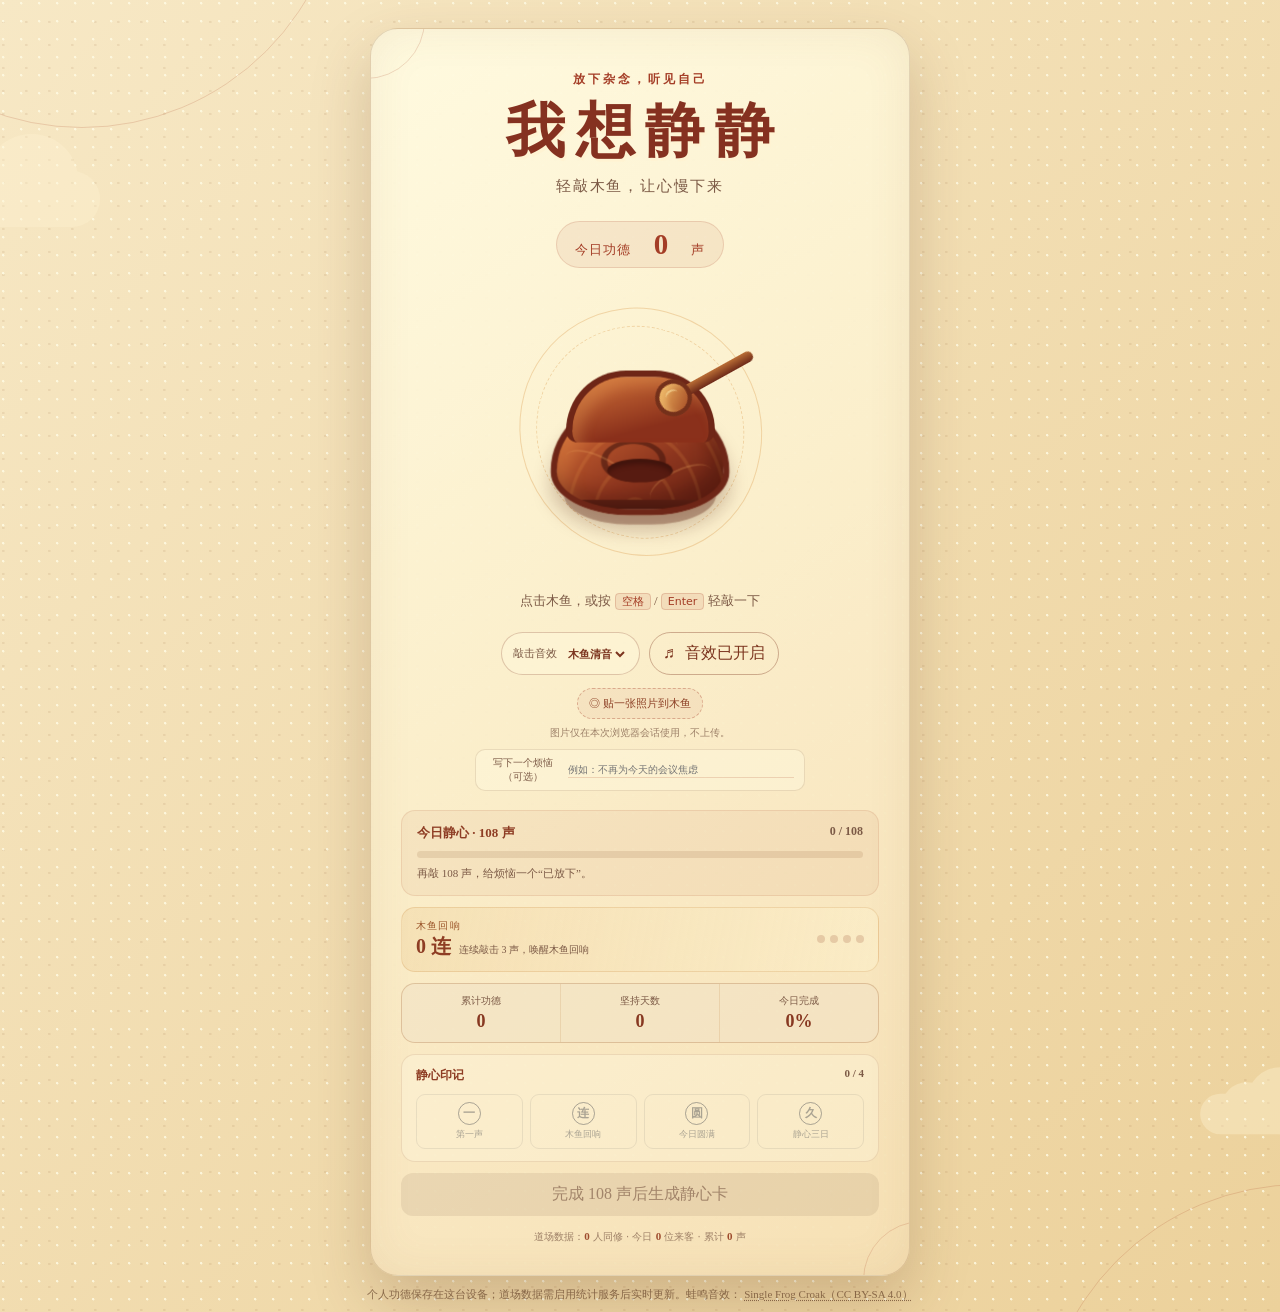
==== index.html @ 7ac3e167 "feat: initialize quiet woodfish game" ====
<!doctype html>
<html lang="zh-CN">
  <head>
    <meta charset="UTF-8" />
    <meta name="viewport" content="width=device-width, initial-scale=1.0" />
    <meta name="theme-color" content="#b4502f" />
    <meta
      name="description"
      content="我想静静：一个无需联网、轻轻敲木鱼的静心小游戏。"
    />
    <title>我想静静 · 敲木鱼</title>
    <link rel="stylesheet" href="style.css" />
  </head>
  <body>
    <main class="page-shell">
      <div class="cloud cloud-left" aria-hidden="true"></div>
      <div class="cloud cloud-right" aria-hidden="true"></div>
      <div class="moon" aria-hidden="true"></div>

      <section class="game-card" aria-labelledby="game-title">
        <header class="game-header">
          <p class="eyebrow">放下杂念，听见自己</p>
          <h1 id="game-title">我想静静</h1>
          <p class="subtitle">轻敲木鱼，让心慢下来</p>
        </header>

        <div class="merit-board" aria-live="polite" aria-atomic="true">
          <span>今日功德</span>
          <strong id="merit-count">0</strong>
          <small>声</small>
        </div>

        <div class="fish-stage" id="fish-stage" data-model="classic">
          <div class="halo halo-one" aria-hidden="true"></div>
          <div class="halo halo-two" aria-hidden="true"></div>
          <button
            class="wood-fish"
            id="wood-fish"
            type="button"
            aria-label="敲一下木鱼，增加一声功德"
          >
            <span class="fish-cap" aria-hidden="true"></span>
            <span class="fish-body" aria-hidden="true">
              <span class="fish-grain grain-one"></span>
              <span class="fish-grain grain-two"></span>
              <span class="fish-opening"></span>
              <span class="photo-frame" id="photo-frame" aria-hidden="true">
                <img id="photo-overlay" alt="" />
              </span>
            </span>
            <span class="fish-side side-left" aria-hidden="true"></span>
            <span class="fish-side side-right" aria-hidden="true"></span>
            <span class="fish-base" aria-hidden="true"></span>
            <span class="fish-mallet" aria-hidden="true">
              <span></span>
            </span>
          </button>
          <div class="feedback-layer" id="feedback-layer" aria-hidden="true"></div>
        </div>

        <p class="hint">点击木鱼，或按 <kbd>空格</kbd> / <kbd>Enter</kbd> 轻敲一下</p>

        <section class="play-controls" aria-label="游戏设置">
          <label class="sound-picker" for="sound-select">
            <span>敲击音效</span>
            <select id="sound-select" aria-label="选择敲击音效">
              <option value="wood">木鱼清音</option>
              <option value="frog">池畔蛙鸣</option>
              <option value="chime">山寺风铃</option>
            </select>
          </label>
          <button class="sound-toggle" id="sound-toggle" type="button" aria-pressed="true">
            <span class="sound-icon" aria-hidden="true">♬</span>
            <span id="sound-label">音效已开启</span>
          </button>
        </section>

        <section class="photo-play" aria-label="照片木鱼趣味玩法">
          <label class="photo-upload" for="photo-input">
            <span aria-hidden="true">◎</span> 贴一张照片到木鱼
          </label>
          <input id="photo-input" type="file" accept="image/png,image/jpeg,image/webp,image/gif" />
          <button class="photo-clear" id="photo-clear" type="button" hidden>取下照片</button>
          <small id="photo-tip">图片仅在本次浏览器会话使用，不上传。</small>
          <label class="worry-input" for="worry-input">
            <span>写下一个烦恼（可选）</span>
            <input id="worry-input" maxlength="24" placeholder="例如：不再为今天的会议焦虑" />
          </label>
        </section>

        <section class="stillness-level" aria-label="静心进度">
          <div class="level-heading"><span id="level-name">今日静心 · 108 声</span><small id="level-progress">0 / 108</small></div>
          <div class="level-track" aria-hidden="true"><span id="level-fill"></span></div>
          <p id="level-note">完成 108 声，给今天的烦恼一个“已放下”。</p>
        </section>

        <section class="rhythm-mode" aria-label="节奏连击玩法">
          <div>
            <span class="rhythm-eyebrow">木鱼回响</span>
            <strong id="combo-count">0 连</strong>
            <small id="rhythm-status">连续敲击 3 声，唤醒木鱼回响</small>
          </div>
          <div class="rhythm-dots" id="rhythm-dots" aria-hidden="true"><i></i><i></i><i></i><i></i></div>
        </section>

        <section class="personal-progress" aria-label="个人静心记录">
          <div><span>累计功德</span><strong id="total-count">0</strong></div>
          <div><span>坚持天数</span><strong id="streak-count">0</strong></div>
          <div><span>今日完成</span><strong id="completion-rate">0%</strong></div>
        </section>

        <section class="achievement-board" aria-label="静心印记">
          <div class="achievement-heading"><span>静心印记</span><small id="achievement-count">0 / 4</small></div>
          <div class="achievement-list" id="achievement-list"></div>
        </section>

        <button class="share-card" id="share-card" type="button" disabled>完成 108 声后生成静心卡</button>

        <section class="temple-stats" aria-label="道场数据">
          <span>道场数据：<b id="online-count">0</b> 人同修 · 今日 <b id="visitor-count">0</b> 位来客 · 累计 <b id="global-merit-count">0</b> 声</span>
        </section>

        <aside class="wisdom-toast" id="wisdom-toast" role="status" aria-live="polite" aria-hidden="true">
          <span class="toast-seal">静</span>
          <p id="wisdom-text"></p>
        </aside>
      </section>

      <p class="local-note">
        个人功德保存在这台设备；道场数据需启用统计服务后实时更新。蛙鸣音效：
        <a href="https://commons.wikimedia.org/wiki/File:Single_Frog_Croak.oga" target="_blank" rel="noopener">Single Frog Croak（CC BY-SA 4.0）</a>
      </p>
    </main>
    <section class="release-modal" id="release-modal" role="dialog" aria-modal="true" aria-labelledby="release-title" hidden>
      <div class="release-card">
        <span class="release-mark">放</span>
        <p class="release-kicker">今日静心已圆满</p>
        <h2 id="release-title">已放下</h2>
        <p id="release-text">愿此刻的心事，随木鱼声慢慢远去。</p>
        <button id="release-close" type="button">收下此刻</button>
      </div>
    </section>
    <audio id="frog-audio" preload="auto" src="assets/single-frog-croak.oga"></audio>
    <script src="stats-config.js"></script>
    <script src="game.js"></script>
  </body>
</html>
---- style.css ----
:root {
  color-scheme: light;
  --ink: #3a251c;
  --muted: #7c5a46;
  --paper: #f8eaca;
  --paper-deep: #eed3a1;
  --red: #a43d26;
  --red-light: #d66c40;
  --wood: #8c351e;
  --wood-light: #c66031;
  --gold: #d99538;
  font-family: "Noto Serif SC", "Songti SC", "STSong", "SimSun", serif;
}

* { box-sizing: border-box; }

body {
  min-width: 320px;
  min-height: 100vh;
  margin: 0;
  color: var(--ink);
  background:
    radial-gradient(circle at 18% 18%, rgb(255 252 229 / 80%) 0 1px, transparent 1.5px) 0 0 / 18px 18px,
    radial-gradient(circle at 80% 65%, rgb(132 82 40 / 10%) 0 1px, transparent 1.5px) 8px 7px / 23px 23px,
    linear-gradient(135deg, #f7e8c5, #ecd19b);
}

button { font: inherit; }

.page-shell {
  position: relative;
  display: grid;
  min-height: 100vh;
  place-items: center;
  overflow: hidden;
  padding: 28px 18px 36px;
}

.page-shell::before,
.page-shell::after {
  position: absolute;
  width: min(55vw, 520px);
  height: min(55vw, 520px);
  border: 1px solid rgb(164 61 38 / 18%);
  border-radius: 50%;
  content: "";
  pointer-events: none;
}

.page-shell::before { top: -30%; left: -14%; }
.page-shell::after { right: -22%; bottom: -30%; }

.game-card {
  position: relative;
  z-index: 1;
  width: min(100%, 540px);
  min-height: 800px;
  overflow: hidden;
  padding: 42px 30px 30px;
  text-align: center;
  background:
    linear-gradient(90deg, transparent 49.5%, rgb(148 84 46 / 7%) 50%, transparent 50.5%) 0 0 / 22px 22px,
    linear-gradient(145deg, rgb(255 251 225 / 95%), rgb(246 225 182 / 95%));
  border: 1px solid rgb(122 73 35 / 22%);
  border-radius: 28px;
  box-shadow: 0 26px 60px rgb(92 48 22 / 22%), inset 0 0 45px rgb(149 86 35 / 9%);
}

.game-card::before,
.game-card::after {
  position: absolute;
  width: 116px;
  height: 116px;
  border: 1px solid rgb(164 61 38 / 18%);
  border-radius: 50%;
  content: "";
  pointer-events: none;
}

.game-card::before { top: -68px; left: -64px; }
.game-card::after { right: -72px; bottom: -64px; }

.game-header { position: relative; z-index: 1; }

.eyebrow {
  margin: 0 0 11px;
  color: var(--red);
  font-family: system-ui, sans-serif;
  font-size: 12px;
  font-weight: 700;
  letter-spacing: .25em;
}

h1 {
  margin: 0;
  color: #853120;
  font-size: clamp(42px, 9vw, 59px);
  font-weight: 800;
  letter-spacing: .18em;
  line-height: 1.1;
  text-indent: .18em;
  text-shadow: 2px 3px 0 rgb(255 243 209 / 90%);
}

.subtitle { margin: 13px 0 0; color: var(--muted); font-size: 15px; letter-spacing: .12em; }

.temple-stats { position: relative; z-index: 1; margin-top: 12px; color: rgb(124 90 70 / 72%); font-family: system-ui, sans-serif; font-size: 10px; line-height: 1.6; }
.temple-stats b { color: #9e4c2e; font-family: Georgia, serif; font-size: 11px; }

.merit-board {
  position: relative;
  z-index: 1;
  display: inline-flex;
  align-items: baseline;
  gap: 7px;
  margin-top: 25px;
  padding: 8px 18px;
  color: var(--red);
  background: rgb(167 64 38 / 8%);
  border: 1px solid rgb(167 64 38 / 16%);
  border-radius: 999px;
}

.merit-board span, .merit-board small { font-size: 13px; letter-spacing: .08em; }
.merit-board strong { min-width: 1.6em; font-family: Georgia, serif; font-size: 29px; line-height: 1; }

.fish-stage {
  position: relative;
  display: grid;
  height: 320px;
  place-items: center;
  margin: 4px auto 0;
  perspective: 700px;
}

.fish-stage.is-impact { animation: stage-jolt .34s cubic-bezier(.22, .75, .3, 1); }

.halo {
  position: absolute;
  width: 245px;
  height: 245px;
  border: 1px solid rgb(210 132 46 / 28%);
  border-radius: 48% 52% 47% 53%;
  transform: rotate(15deg);
}

.halo-one { animation: breathe 4.2s ease-in-out infinite; }
.halo-two { width: 210px; height: 210px; border-style: dashed; animation: breathe 4.2s ease-in-out 1.2s infinite reverse; }

.wood-fish {
  position: relative;
  z-index: 1;
  width: 230px;
  height: 195px;
  padding: 0;
  cursor: pointer;
  background: none;
  border: 0;
  outline: none;
  transform-origin: 50% 65%;
  transform-style: preserve-3d;
  -webkit-tap-highlight-color: transparent;
}

.wood-fish:focus-visible { filter: drop-shadow(0 0 0 4px rgb(164 61 38 / 38%)); }
.wood-fish:active, .wood-fish.is-knocking { animation: knock .28s cubic-bezier(.2, .75, .25, 1); }
.fish-stage[data-model="3d"] .wood-fish:active, .fish-stage[data-model="3d"] .wood-fish.is-knocking { animation: knock-3d .28s cubic-bezier(.2, .75, .25, 1); }
.wood-fish.is-knocking .fish-mallet { animation: mallet .28s ease-out; }
.wood-fish.is-knocking .fish-body { filter: saturate(1.24) brightness(1.1); }

.fish-body {
  position: absolute;
  bottom: 16px;
  left: 28px;
  width: 174px;
  height: 116px;
  overflow: hidden;
  background:
    radial-gradient(ellipse at 46% 55%, transparent 0 20%, rgb(65 20 13 / 58%) 21% 25%, transparent 26%),
    repeating-radial-gradient(ellipse at 47% 110%, transparent 0 13px, rgb(255 177 84 / 14%) 14px 16px, transparent 17px 25px),
    linear-gradient(148deg, #db7a3d, var(--wood-light) 18%, var(--wood) 60%, #612012);
  border: 6px solid #6e2617;
  border-radius: 48% 48% 44% 44% / 62% 62% 36% 36%;
  box-shadow: inset 12px 13px 16px rgb(255 184 93 / 20%), inset -12px -12px 17px rgb(55 13 8 / 34%), 0 15px 19px rgb(88 37 20 / 25%), 0 22px 0 -13px rgb(91 31 16 / 35%);
  transform: translateZ(18px);
}

.fish-body::before { position: absolute; right: 15px; bottom: -19px; left: 15px; height: 28px; background: linear-gradient(#6c2516, #40120b); border-radius: 0 0 50% 50%; content: ""; filter: brightness(.8); }
.fish-body::after { position: absolute; top: 11px; left: 19px; width: 100px; height: 35px; border-top: 3px solid rgb(255 210 129 / 19%); border-radius: 50%; content: ""; transform: rotate(16deg); }

.fish-cap {
  position: absolute;
  z-index: 2;
  top: 39px;
  left: 44px;
  width: 143px;
  height: 69px;
  background: linear-gradient(165deg, #d3743b, #8a301b 70%);
  border: 6px solid #6e2617;
  border-bottom: 0;
  border-radius: 72px 72px 14px 14px;
  box-shadow: inset 8px 9px 12px rgb(255 191 104 / 22%);
  transform: translateZ(28px);
}

.fish-opening {
  position: absolute;
  bottom: 26px;
  left: 49px;
  width: 64px;
  height: 23px;
  background: #571b11;
  border-radius: 50%;
  box-shadow: inset 0 5px 4px rgb(0 0 0 / 25%);
}

.photo-frame { position: absolute; z-index: 2; top: 39px; left: 62px; display: none; width: 50px; height: 50px; overflow: hidden; background: #e9c47e; border: 3px solid #f6dda4; border-radius: 50% 50% 47% 47%; box-shadow: 0 3px 7px rgb(48 12 8 / 42%); transform: rotate(-6deg); }
.photo-frame.is-visible { display: block; }
.photo-frame img { display: block; width: 100%; height: 100%; object-fit: cover; }
.wood-fish.is-knocking .photo-frame { animation: photo-knock .28s ease-out; }

.fish-grain { position: absolute; width: 66px; height: 30px; border-top: 2px solid rgb(255 192 110 / 22%); border-radius: 50%; }
.grain-one { top: 51px; left: 5px; transform: rotate(25deg); }
.grain-two { top: 65px; right: 8px; transform: rotate(-26deg); }

.fish-mallet {
  position: absolute;
  z-index: 3;
  top: 19px;
  right: 9px;
  width: 100px;
  height: 34px;
  transform: rotate(-29deg);
  transform-origin: 80% 50%;
  transform: translateZ(55px) rotate(-29deg);
}

.fish-mallet::before {
  position: absolute;
  top: 12px;
  right: 0;
  width: 72px;
  height: 10px;
  background: linear-gradient(#b96d35, #6f2b19);
  border-radius: 9px;
  content: "";
}

.fish-mallet span { position: absolute; top: 0; left: 0; width: 34px; height: 34px; background: linear-gradient(140deg, #f0b55f, #a54c25); border: 4px solid #74301a; border-radius: 50%; box-shadow: inset 5px 5px 5px rgb(255 224 145 / 28%); }

.fish-mallet span::after { position: absolute; top: 5px; left: 7px; width: 12px; height: 8px; border-top: 2px solid rgb(255 241 180 / 44%); border-radius: 50%; content: ""; }

.fish-side, .fish-base { position: absolute; display: none; pointer-events: none; }
.fish-stage[data-model="3d"] .fish-side { display: block; }
.fish-stage[data-model="3d"] .side-left { bottom: 22px; left: 26px; width: 30px; height: 101px; background: linear-gradient(90deg, #4b160e, #7a2918); border: 5px solid #5d1d12; border-right: 0; border-radius: 45% 0 0 48% / 58% 0 0 37%; transform: rotateY(-72deg) translateZ(5px); transform-origin: right center; }
.fish-stage[data-model="3d"] .side-right { right: 26px; bottom: 22px; width: 28px; height: 101px; background: linear-gradient(90deg, #7a2918, #43120c); border: 5px solid #5d1d12; border-left: 0; border-radius: 0 45% 48% 0 / 0 58% 37% 0; transform: rotateY(72deg) translateZ(5px); transform-origin: left center; }
.fish-stage[data-model="3d"] .fish-base { display: block; bottom: 4px; left: 46px; width: 138px; height: 39px; background: radial-gradient(ellipse, #4c160d 10%, #742618 52%, #351009 72%); border: 4px solid #542016; border-radius: 50%; box-shadow: 0 15px 18px rgb(63 23 12 / 32%); transform: rotateX(64deg) translateZ(-6px); }
.fish-stage[data-model="3d"] .wood-fish { transform: rotateX(8deg) rotateY(-11deg); }
.fish-stage[data-model="3d"] .fish-cap { box-shadow: inset 8px 9px 12px rgb(255 191 104 / 22%), 8px 11px 0 #5d1b10; }
.fish-stage[data-model="3d"] .fish-body { box-shadow: inset 12px 13px 16px rgb(255 184 93 / 20%), inset -12px -12px 17px rgb(55 13 8 / 34%), 12px 15px 0 #5c1b10, 0 23px 26px rgb(68 22 11 / 36%); }

.feedback-layer { position: absolute; inset: 0; pointer-events: none; }
.merit-pop { position: absolute; top: 74px; left: 50%; color: var(--red); font-size: 25px; font-weight: 800; letter-spacing: .08em; text-shadow: 0 2px #fff1c9; animation: float-up .82s ease-out forwards; }
.ripple { position: absolute; top: 50%; left: 50%; width: 68px; height: 68px; border: 2px solid rgb(214 125 43 / 65%); border-radius: 50%; animation: ripple .65s ease-out forwards; }
.spark { position: absolute; top: 51%; left: 50%; width: 7px; height: 7px; background: #e4a23f; border-radius: 50%; box-shadow: 0 0 8px #ffd87b; animation: spark .65s ease-out forwards; }
.spark.ember { width: 4px; height: 12px; border-radius: 99px; background: #f7d581; }
.impact-mark { position: absolute; top: 49%; left: 50%; width: 45px; height: 45px; border: 3px solid rgb(255 230 147 / 90%); border-radius: 50%; box-shadow: 0 0 20px rgb(233 160 45 / 75%); animation: impact-mark .38s ease-out forwards; }

.hint { margin: -3px 0 20px; color: var(--muted); font-size: 13px; line-height: 1.8; }
kbd { padding: 1px 6px; color: var(--red); font-family: system-ui, sans-serif; font-size: 11px; background: rgb(164 61 38 / 10%); border: 1px solid rgb(164 61 38 / 20%); border-radius: 4px; }

.play-controls { position: relative; z-index: 1; display: flex; flex-wrap: wrap; align-items: stretch; justify-content: center; gap: 9px; }
.sound-picker { display: flex; align-items: center; gap: 7px; padding: 0 11px; color: var(--muted); background: rgb(255 248 219 / 45%); border: 1px solid rgb(126 53 31 / 24%); border-radius: 999px; font-size: 11px; }
.sound-picker select { max-width: 93px; padding: 9px 0; color: #7c351f; font: inherit; font-weight: 700; background: transparent; border: 0; outline: none; }
.sound-toggle { position: relative; z-index: 1; min-width: 120px; padding: 10px 13px; color: #7c351f; cursor: pointer; background: transparent; border: 1px solid rgb(126 53 31 / 36%); border-radius: 999px; transition: transform .16s ease, background-color .16s ease; }
.sound-toggle:hover { background: rgb(164 61 38 / 8%); transform: translateY(-1px); }
.sound-toggle:focus-visible { outline: 3px solid rgb(164 61 38 / 32%); outline-offset: 3px; }
.sound-icon { margin-right: 6px; font-weight: 800; }

.photo-play { position: relative; z-index: 1; display: flex; flex-wrap: wrap; align-items: center; justify-content: center; gap: 7px 10px; margin-top: 13px; }
.photo-upload, .photo-clear { padding: 7px 11px; color: #8d4026; cursor: pointer; background: rgb(164 61 38 / 6%); border: 1px dashed rgb(164 61 38 / 34%); border-radius: 99px; font: inherit; font-size: 11px; }
.photo-upload:hover, .photo-clear:hover { background: rgb(164 61 38 / 12%); }
.photo-clear { border-style: solid; }
.photo-play input { position: absolute; width: 1px; height: 1px; overflow: hidden; clip: rect(0 0 0 0); clip-path: inset(50%); white-space: nowrap; }
.photo-play small { width: 100%; color: rgb(124 90 70 / 74%); font-size: 10px; }
.worry-input { display: flex; width: min(100%, 330px); align-items: center; gap: 8px; margin-top: 2px; padding: 6px 10px; color: var(--muted); background: rgb(255 249 225 / 42%); border: 1px solid rgb(122 73 35 / 15%); border-radius: 10px; font-size: 10px; }
.worry-input input { position: static; width: 100%; height: auto; min-width: 0; padding: 2px 0; color: #783720; font: inherit; background: transparent; border: 0; border-bottom: 1px solid rgb(164 61 38 / 18%); border-radius: 0; clip: auto; clip-path: none; outline: none; }
.worry-input input:focus { border-bottom-color: var(--red); }

.stillness-level { position: relative; z-index: 1; margin-top: 19px; padding: 13px 15px; text-align: left; background: rgb(166 67 39 / 6%); border: 1px solid rgb(166 67 39 / 12%); border-radius: 14px; }
.level-heading { display: flex; justify-content: space-between; color: #8e3d24; font-size: 13px; font-weight: 700; }
.level-heading small { color: var(--muted); font-family: Georgia, serif; font-size: 12px; }
.level-track { height: 7px; margin: 9px 0 7px; overflow: hidden; background: rgb(122 73 35 / 13%); border-radius: 99px; }
.level-track span { display: block; width: 0; height: 100%; background: linear-gradient(90deg, #c66835, #e6b752); border-radius: inherit; transition: width .3s ease; }
.stillness-level p { margin: 0; color: var(--muted); font-size: 11px; line-height: 1.5; }

.rhythm-mode { position: relative; z-index: 1; display: flex; align-items: center; justify-content: space-between; gap: 16px; margin-top: 11px; padding: 11px 14px; text-align: left; background: linear-gradient(100deg, rgb(216 149 56 / 12%), rgb(255 247 211 / 35%)); border: 1px solid rgb(192 119 40 / 19%); border-radius: 14px; }
.rhythm-mode > div:first-child { display: grid; grid-template-columns: auto auto; column-gap: 8px; align-items: baseline; }
.rhythm-eyebrow { grid-column: 1 / -1; color: #9b552a; font-family: system-ui, sans-serif; font-size: 10px; letter-spacing: .12em; }
.rhythm-mode strong { color: #8e3d24; font-family: Georgia, serif; font-size: 20px; }
.rhythm-mode small { color: var(--muted); font-size: 10px; }
.rhythm-dots { display: flex; gap: 5px; }
.rhythm-dots i { width: 8px; height: 8px; background: rgb(140 53 30 / 18%); border-radius: 50%; transition: background-color .18s ease, transform .18s ease; }
.rhythm-dots i.is-active { background: #d99538; box-shadow: 0 0 10px rgb(217 149 56 / 70%); transform: scale(1.2); }

.personal-progress { position: relative; z-index: 1; display: grid; grid-template-columns: repeat(3, 1fr); gap: 1px; margin-top: 11px; overflow: hidden; background: rgb(139 73 37 / 13%); border: 1px solid rgb(139 73 37 / 14%); border-radius: 14px; }
.personal-progress div { display: grid; gap: 3px; padding: 10px 5px; background: rgb(255 249 223 / 46%); }
.personal-progress span { color: var(--muted); font-family: system-ui, sans-serif; font-size: 10px; }
.personal-progress strong { color: #873821; font-family: Georgia, serif; font-size: 18px; }

.achievement-board { position: relative; z-index: 1; margin-top: 11px; padding: 12px 14px; text-align: left; background: rgb(255 249 223 / 33%); border: 1px solid rgb(139 73 37 / 13%); border-radius: 14px; }
.achievement-heading { display: flex; justify-content: space-between; color: #8e3d24; font-size: 12px; font-weight: 700; }
.achievement-heading small { color: var(--muted); font-family: Georgia, serif; font-size: 11px; }
.achievement-list { display: grid; grid-template-columns: repeat(4, 1fr); gap: 7px; margin-top: 10px; }
.achievement { display: grid; place-items: center; gap: 3px; min-width: 0; padding: 7px 2px; color: rgb(124 90 70 / 52%); border: 1px solid rgb(124 90 70 / 12%); border-radius: 9px; filter: grayscale(1); }
.achievement b { display: grid; width: 23px; height: 23px; place-items: center; color: inherit; border: 1px solid currentColor; border-radius: 50%; font-size: 12px; }
.achievement i { overflow: hidden; max-width: 100%; font-size: 9px; font-style: normal; text-overflow: ellipsis; white-space: nowrap; }
.achievement.is-unlocked { color: #a54a28; background: rgb(217 149 56 / 9%); border-color: rgb(184 109 44 / 35%); filter: none; }
.achievement.is-unlocked b { color: #fff2cb; background: #b4512c; border-color: #b4512c; }

.share-card { position: relative; z-index: 1; width: 100%; margin-top: 11px; padding: 11px 14px; color: #fff3d2; cursor: pointer; background: linear-gradient(105deg, #a84328, #cf7540); border: 0; border-radius: 12px; box-shadow: 0 5px 12px rgb(105 40 21 / 20%); transition: transform .16s ease, filter .16s ease; }
.share-card:hover:not(:disabled) { filter: brightness(1.06); transform: translateY(-1px); }
.share-card:disabled { color: rgb(124 90 70 / 65%); cursor: not-allowed; background: rgb(124 90 70 / 12%); box-shadow: none; }

.wisdom-toast { position: absolute; z-index: 5; right: 18px; bottom: 42px; left: 18px; display: flex; align-items: center; gap: 10px; padding: 12px 14px; text-align: left; pointer-events: none; background: rgb(255 246 215 / 97%); border: 1px solid rgb(164 61 38 / 26%); border-radius: 14px; box-shadow: 0 10px 28px rgb(92 48 22 / 18%); opacity: 0; transform: translateY(14px); transition: opacity .24s ease, transform .24s ease; }
.wisdom-toast.is-visible { opacity: 1; transform: translateY(0); }
.wisdom-toast p { margin: 0; color: #703621; font-size: 13px; line-height: 1.55; }
.toast-seal { display: grid; width: 30px; height: 30px; flex: 0 0 auto; place-items: center; color: #fff5d3; background: var(--red); border-radius: 50%; font-size: 16px; font-weight: 800; }

.cloud { position: absolute; width: 180px; height: 56px; opacity: .38; background: #fff3d2; border-radius: 80px; filter: blur(.2px); }
.cloud::before, .cloud::after { position: absolute; bottom: 0; background: inherit; border-radius: 50%; content: ""; }
.cloud::before { left: 29px; width: 72px; height: 72px; }
.cloud::after { right: 22px; width: 93px; height: 93px; }
.cloud-left { top: 13%; left: -80px; }
.cloud-right { right: -75px; bottom: 13%; transform: scale(.72); }
.moon { position: fixed; z-index: 0; top: 9%; right: 9%; width: 74px; height: 74px; pointer-events: none; background: #fff0ba; border-radius: 50%; box-shadow: 0 0 38px rgb(255 231 157 / 65%); opacity: 0; transform: translateY(-10px); transition: opacity .5s ease, transform .5s ease; }
.local-note { position: absolute; bottom: 10px; max-width: min(92vw, 720px); margin: 0; color: rgb(91 55 33 / 65%); font-size: 11px; text-align: center; }
.local-note a { color: inherit; text-decoration-style: dotted; text-underline-offset: 2px; }

.release-modal { position: fixed; z-index: 20; inset: 0; display: grid; place-items: center; padding: 22px; background: rgb(53 26 21 / 48%); backdrop-filter: blur(6px); }
.release-modal[hidden] { display: none; }
.release-card { width: min(100%, 370px); padding: 31px 28px 25px; text-align: center; background: linear-gradient(145deg, #fff5d7, #f0d397); border: 1px solid rgb(255 242 196 / 70%); border-radius: 23px; box-shadow: 0 24px 70px rgb(43 16 9 / 38%); animation: release-in .35s cubic-bezier(.2, .8, .25, 1); }
.release-mark { display: grid; width: 48px; height: 48px; margin: 0 auto 12px; place-items: center; color: #fff3d2; background: #a74329; border-radius: 50%; font-size: 25px; font-weight: 800; }
.release-kicker { margin: 0; color: #a05630; font-size: 11px; letter-spacing: .17em; }
.release-card h2 { margin: 8px 0; color: #7d311e; font-size: 37px; letter-spacing: .14em; text-indent: .14em; }
.release-card > p:not(.release-kicker) { min-height: 45px; margin: 0; color: #75452d; font-size: 14px; line-height: 1.75; }
.release-card button { width: 100%; margin-top: 19px; padding: 10px; color: #fff3d2; cursor: pointer; background: #a74329; border: 0; border-radius: 10px; }

body.night-mode { --ink: #f5e5be; --muted: #d7bd90; background: radial-gradient(circle at 18% 18%, rgb(255 238 172 / 12%) 0 1px, transparent 1.5px) 0 0 / 18px 18px, linear-gradient(135deg, #192738, #563226); }
.night-mode .game-card { background: linear-gradient(90deg, transparent 49.5%, rgb(255 232 174 / 4%) 50%, transparent 50.5%) 0 0 / 22px 22px, linear-gradient(145deg, rgb(43 51 59 / 97%), rgb(93 54 39 / 97%)); border-color: rgb(255 225 163 / 18%); box-shadow: 0 26px 60px rgb(4 10 17 / 42%), inset 0 0 45px rgb(255 211 114 / 6%); }
.night-mode h1, .night-mode .level-heading, .night-mode .achievement-heading, .night-mode .rhythm-mode strong, .night-mode .personal-progress strong { color: #ffd998; text-shadow: none; }
.night-mode .subtitle, .night-mode .hint, .night-mode .stillness-level p, .night-mode .rhythm-mode small, .night-mode .personal-progress span, .night-mode .achievement-heading small { color: #d7bd90; }
.night-mode .stillness-level, .night-mode .rhythm-mode, .night-mode .achievement-board, .night-mode .personal-progress div { background-color: rgb(255 237 188 / 5%); border-color: rgb(255 226 166 / 15%); }
.night-mode .moon { opacity: 1; transform: translateY(0); }
.night-mode .local-note, .night-mode .temple-stats { color: rgb(237 217 173 / 66%); }

@keyframes breathe { 50% { opacity: .52; transform: rotate(15deg) scale(1.06); } }
@keyframes knock { 40% { transform: scale(.9) translateY(8px) rotate(-2deg); } 72% { transform: scale(1.03) translateY(-3px) rotate(1deg); } }
@keyframes knock-3d { 40% { transform: rotateX(8deg) rotateY(-11deg) scale(.9) translateY(8px) rotateZ(-2deg); } 72% { transform: rotateX(8deg) rotateY(-11deg) scale(1.03) translateY(-3px) rotateZ(1deg); } }
@keyframes mallet { 35% { transform: rotate(-10deg) translate(-8px, 9px); } 100% { transform: rotate(-29deg); } }
@keyframes float-up { from { opacity: 0; transform: translate(-50%, 16px) scale(.72); } 20% { opacity: 1; } to { opacity: 0; transform: translate(-50%, -76px) scale(1.08); } }
@keyframes ripple { from { opacity: .95; transform: translate(-50%, -50%) scale(.4); } to { opacity: 0; transform: translate(-50%, -50%) scale(3.2); } }
@keyframes spark { from { opacity: 1; transform: translate(-50%, -50%) rotate(var(--angle)) translateY(20px) scale(1); } to { opacity: 0; transform: translate(-50%, -50%) rotate(var(--angle)) translateY(-85px) scale(.2); } }
@keyframes photo-knock { 45% { transform: rotate(9deg) scale(.82); } 100% { transform: rotate(-6deg) scale(1); } }
@keyframes impact-mark { from { opacity: 1; transform: translate(-50%, -50%) scale(.25); } to { opacity: 0; transform: translate(-50%, -50%) scale(2.25); } }
@keyframes stage-jolt { 25% { transform: translateX(-5px) rotate(-.6deg); } 55% { transform: translateX(4px) rotate(.5deg); } }
@keyframes release-in { from { opacity: 0; transform: translateY(18px) scale(.93); } to { opacity: 1; transform: translateY(0) scale(1); } }

@media (max-width: 480px) {
  .page-shell { padding: 14px 12px 32px; }
  .game-card { min-height: 750px; padding: 34px 18px 24px; border-radius: 23px; }
  .fish-stage { height: 292px; }
  .wood-fish { transform: scale(.88); }
  .fish-stage[data-model="3d"] .wood-fish { transform: scale(.88) rotateX(8deg) rotateY(-11deg); }
  .halo { transform: rotate(15deg) scale(.88); }
  .hint { margin-top: -10px; }
  .sound-picker span { display: none; }
  .wisdom-toast { right: 12px; bottom: 34px; left: 12px; }
}

@media (prefers-reduced-motion: reduce) {
  *, *::before, *::after { scroll-behavior: auto !important; animation-duration: .01ms !important; animation-iteration-count: 1 !important; transition-duration: .01ms !important; }
}
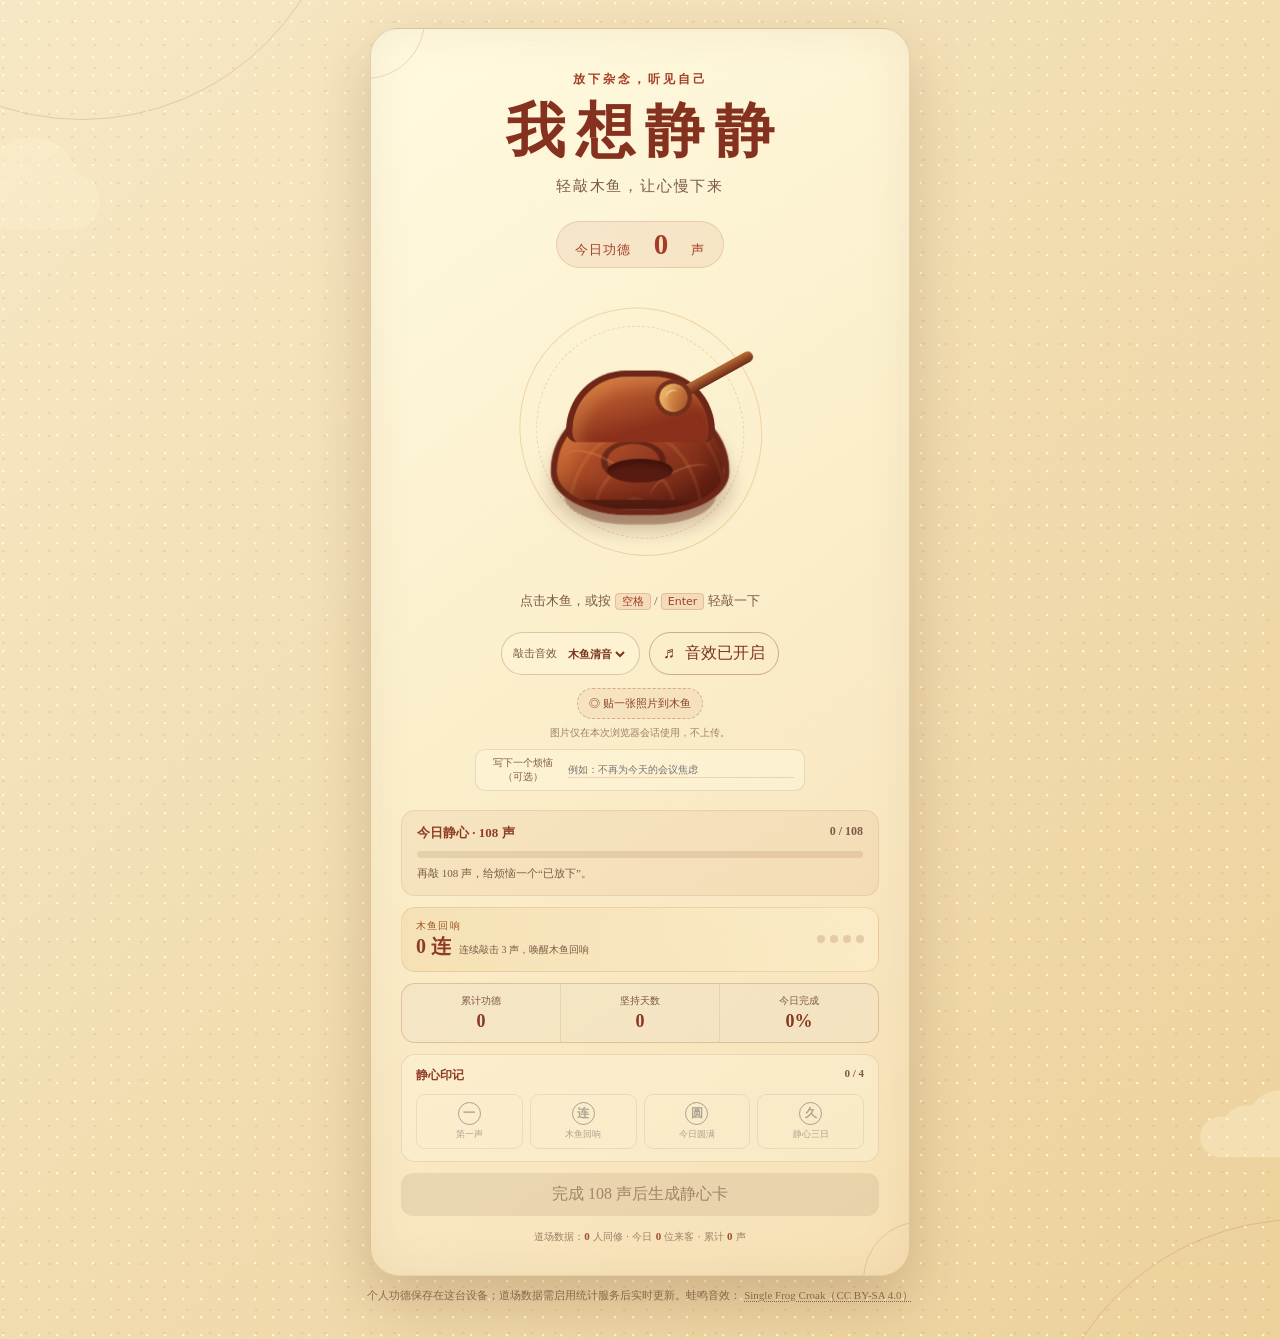
==== commit a7bd5971: "feat: add self-hosted stats and mobile fixes" ====
--- a/index.html
+++ b/index.html
@@ -9,7 +9,7 @@
       content="我想静静：一个无需联网、轻轻敲木鱼的静心小游戏。"
     />
     <title>我想静静 · 敲木鱼</title>
-    <link rel="stylesheet" href="style.css" />
+    <link rel="stylesheet" href="style.css?v=20260804-2" />
   </head>
   <body>
     <main class="page-shell">
--- a/style.css
+++ b/style.css
@@ -29,9 +29,11 @@
 
 .page-shell {
   position: relative;
-  display: grid;
+  display: flex;
+  flex-direction: column;
+  align-items: center;
+  justify-content: center;
   min-height: 100vh;
-  place-items: center;
   overflow: hidden;
   padding: 28px 18px 36px;
 }
@@ -159,6 +161,9 @@
   outline: none;
   transform-origin: 50% 65%;
   transform-style: preserve-3d;
+  touch-action: manipulation;
+  -webkit-user-select: none;
+  user-select: none;
   -webkit-tap-highlight-color: transparent;
 }
 
@@ -322,8 +327,8 @@
 .share-card:hover:not(:disabled) { filter: brightness(1.06); transform: translateY(-1px); }
 .share-card:disabled { color: rgb(124 90 70 / 65%); cursor: not-allowed; background: rgb(124 90 70 / 12%); box-shadow: none; }
 
-.wisdom-toast { position: absolute; z-index: 5; right: 18px; bottom: 42px; left: 18px; display: flex; align-items: center; gap: 10px; padding: 12px 14px; text-align: left; pointer-events: none; background: rgb(255 246 215 / 97%); border: 1px solid rgb(164 61 38 / 26%); border-radius: 14px; box-shadow: 0 10px 28px rgb(92 48 22 / 18%); opacity: 0; transform: translateY(14px); transition: opacity .24s ease, transform .24s ease; }
-.wisdom-toast.is-visible { opacity: 1; transform: translateY(0); }
+.wisdom-toast { position: relative; z-index: 5; display: flex; max-height: 0; align-items: center; gap: 10px; margin: 0; padding: 0 14px; overflow: hidden; text-align: left; pointer-events: none; background: rgb(255 246 215 / 97%); border: 0 solid rgb(164 61 38 / 26%); border-radius: 14px; box-shadow: none; opacity: 0; transform: translateY(8px); transition: max-height .24s ease, margin .24s ease, padding .24s ease, opacity .24s ease, transform .24s ease; }
+.wisdom-toast.is-visible { max-height: 96px; margin-top: 12px; padding: 12px 14px; border-width: 1px; box-shadow: 0 10px 28px rgb(92 48 22 / 18%); opacity: 1; transform: translateY(0); }
 .wisdom-toast p { margin: 0; color: #703621; font-size: 13px; line-height: 1.55; }
 .toast-seal { display: grid; width: 30px; height: 30px; flex: 0 0 auto; place-items: center; color: #fff5d3; background: var(--red); border-radius: 50%; font-size: 16px; font-weight: 800; }
 
@@ -334,7 +339,7 @@
 .cloud-left { top: 13%; left: -80px; }
 .cloud-right { right: -75px; bottom: 13%; transform: scale(.72); }
 .moon { position: fixed; z-index: 0; top: 9%; right: 9%; width: 74px; height: 74px; pointer-events: none; background: #fff0ba; border-radius: 50%; box-shadow: 0 0 38px rgb(255 231 157 / 65%); opacity: 0; transform: translateY(-10px); transition: opacity .5s ease, transform .5s ease; }
-.local-note { position: absolute; bottom: 10px; max-width: min(92vw, 720px); margin: 0; color: rgb(91 55 33 / 65%); font-size: 11px; text-align: center; }
+.local-note { position: relative; z-index: 1; max-width: min(92vw, 720px); margin: 12px auto 0; color: rgb(91 55 33 / 65%); font-size: 11px; text-align: center; }
 .local-note a { color: inherit; text-decoration-style: dotted; text-underline-offset: 2px; }
 
 .release-modal { position: fixed; z-index: 20; inset: 0; display: grid; place-items: center; padding: 22px; background: rgb(53 26 21 / 48%); backdrop-filter: blur(6px); }
@@ -375,7 +380,7 @@
   .halo { transform: rotate(15deg) scale(.88); }
   .hint { margin-top: -10px; }
   .sound-picker span { display: none; }
-  .wisdom-toast { right: 12px; bottom: 34px; left: 12px; }
+  .wisdom-toast.is-visible { max-height: 120px; }
 }
 
 @media (prefers-reduced-motion: reduce) {
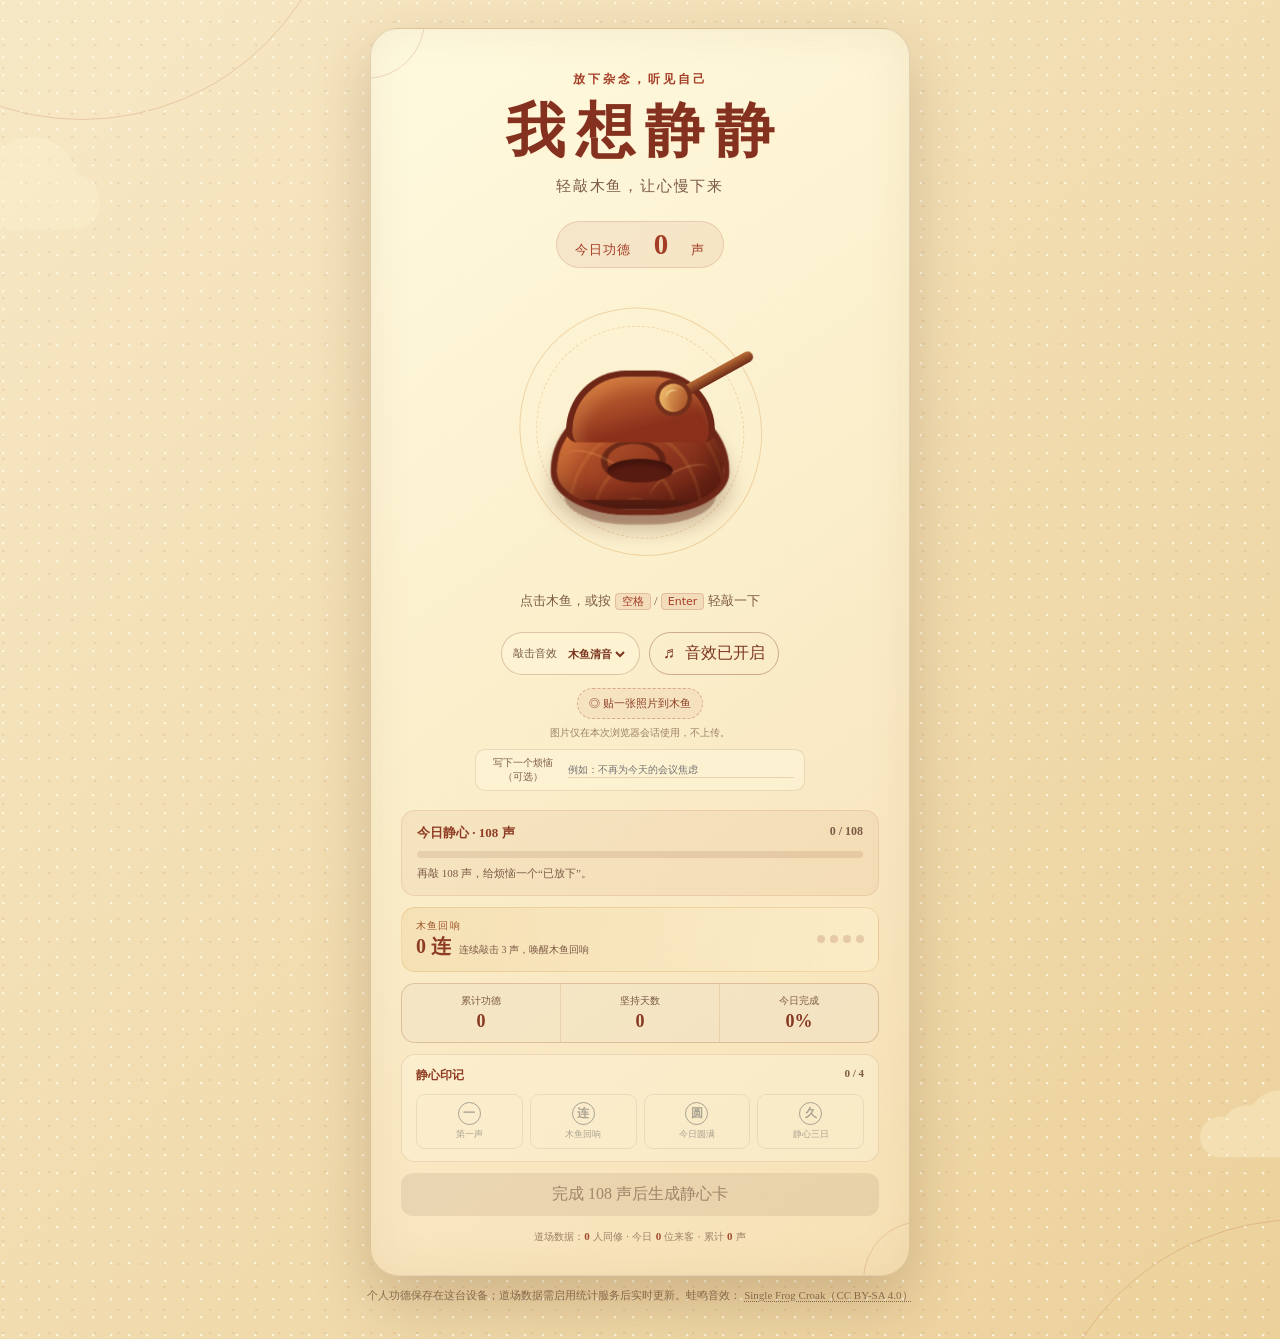
==== commit 53898fc9: "feat: enhance woodfish sound" ====
--- a/index.html
+++ b/index.html
@@ -142,6 +142,6 @@
     </section>
     <audio id="frog-audio" preload="auto" src="assets/single-frog-croak.oga"></audio>
     <script src="stats-config.js"></script>
-    <script src="game.js"></script>
+    <script src="game.js?v=20260804-2"></script>
   </body>
 </html>
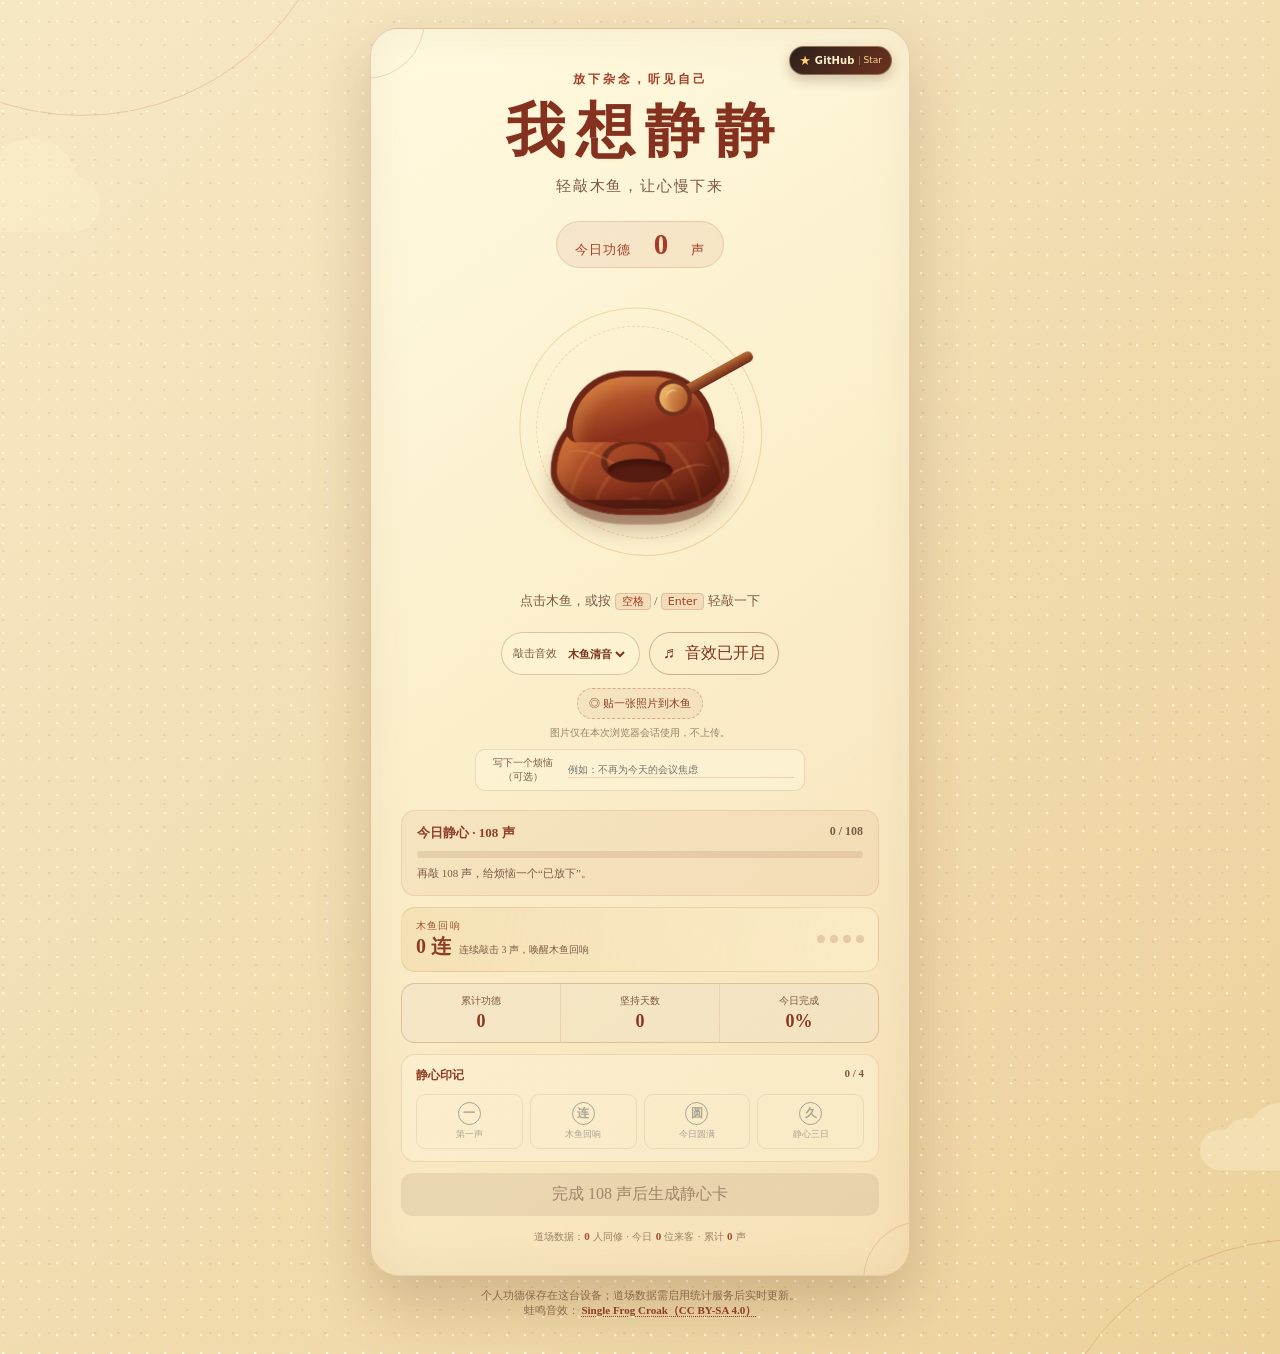
==== commit da33cd1f: "feat: improve mobile layout and GitHub entry" ====
--- a/index.html
+++ b/index.html
@@ -9,7 +9,7 @@
       content="我想静静：一个无需联网、轻轻敲木鱼的静心小游戏。"
     />
     <title>我想静静 · 敲木鱼</title>
-    <link rel="stylesheet" href="style.css?v=20260804-2" />
+    <link rel="stylesheet" href="style.css?v=20260804-3" />
   </head>
   <body>
     <main class="page-shell">
@@ -18,6 +18,9 @@
       <div class="moon" aria-hidden="true"></div>
 
       <section class="game-card" aria-labelledby="game-title">
+        <a class="github-corner" href="https://github.com/lizhicaho/jingjing" target="_blank" rel="noopener noreferrer" aria-label="前往 GitHub 仓库并支持一个 Star">
+          <span aria-hidden="true">★</span><b>GitHub</b><small>Star</small>
+        </a>
         <header class="game-header">
           <p class="eyebrow">放下杂念，听见自己</p>
           <h1 id="game-title">我想静静</h1>
@@ -127,7 +130,8 @@
       </section>
 
       <p class="local-note">
-        个人功德保存在这台设备；道场数据需启用统计服务后实时更新。蛙鸣音效：
+        个人功德保存在这台设备；道场数据需启用统计服务后实时更新。<br />
+        蛙鸣音效：
         <a href="https://commons.wikimedia.org/wiki/File:Single_Frog_Croak.oga" target="_blank" rel="noopener">Single Frog Croak（CC BY-SA 4.0）</a>
       </p>
     </main>
--- a/style.css
+++ b/style.css
@@ -83,6 +83,13 @@
 .game-card::after { right: -72px; bottom: -64px; }
 
 .game-header { position: relative; z-index: 1; }
+
+.github-corner { position: absolute; z-index: 6; top: 17px; right: 17px; display: inline-flex; align-items: center; gap: 4px; padding: 7px 9px; color: #fff2cb; font-family: system-ui, sans-serif; font-size: 10px; line-height: 1; text-decoration: none; background: linear-gradient(135deg, #2d211d, #6d321e); border: 1px solid rgb(255 231 167 / 38%); border-radius: 999px; box-shadow: 0 5px 13px rgb(67 28 15 / 24%); transition: transform .16s ease, filter .16s ease; }
+.github-corner span { color: #ffd36b; font-size: 13px; animation: github-star 2.8s ease-in-out infinite; }
+.github-corner b { font-weight: 700; letter-spacing: .01em; }
+.github-corner small { padding-left: 4px; color: #ffd995; border-left: 1px solid rgb(255 225 156 / 32%); font-size: 9px; }
+.github-corner:hover { filter: brightness(1.12); transform: translateY(-2px) scale(1.03); }
+.github-corner:focus-visible { outline: 3px solid rgb(164 61 38 / 35%); outline-offset: 3px; }
 
 .eyebrow {
   margin: 0 0 11px;
@@ -340,7 +347,7 @@
 .cloud-right { right: -75px; bottom: 13%; transform: scale(.72); }
 .moon { position: fixed; z-index: 0; top: 9%; right: 9%; width: 74px; height: 74px; pointer-events: none; background: #fff0ba; border-radius: 50%; box-shadow: 0 0 38px rgb(255 231 157 / 65%); opacity: 0; transform: translateY(-10px); transition: opacity .5s ease, transform .5s ease; }
 .local-note { position: relative; z-index: 1; max-width: min(92vw, 720px); margin: 12px auto 0; color: rgb(91 55 33 / 65%); font-size: 11px; text-align: center; }
-.local-note a { color: inherit; text-decoration-style: dotted; text-underline-offset: 2px; }
+.local-note a { color: #8e3d24; font-weight: 700; text-decoration-style: dotted; text-underline-offset: 2px; }
 
 .release-modal { position: fixed; z-index: 20; inset: 0; display: grid; place-items: center; padding: 22px; background: rgb(53 26 21 / 48%); backdrop-filter: blur(6px); }
 .release-modal[hidden] { display: none; }
@@ -370,15 +377,17 @@
 @keyframes impact-mark { from { opacity: 1; transform: translate(-50%, -50%) scale(.25); } to { opacity: 0; transform: translate(-50%, -50%) scale(2.25); } }
 @keyframes stage-jolt { 25% { transform: translateX(-5px) rotate(-.6deg); } 55% { transform: translateX(4px) rotate(.5deg); } }
 @keyframes release-in { from { opacity: 0; transform: translateY(18px) scale(.93); } to { opacity: 1; transform: translateY(0) scale(1); } }
+@keyframes github-star { 50% { filter: drop-shadow(0 0 5px #ffd36b); transform: rotate(18deg) scale(1.16); } }
 
 @media (max-width: 480px) {
   .page-shell { padding: 14px 12px 32px; }
   .game-card { min-height: 750px; padding: 34px 18px 24px; border-radius: 23px; }
-  .fish-stage { height: 292px; }
-  .wood-fish { transform: scale(.88); }
-  .fish-stage[data-model="3d"] .wood-fish { transform: scale(.88) rotateX(8deg) rotateY(-11deg); }
-  .halo { transform: rotate(15deg) scale(.88); }
-  .hint { margin-top: -10px; }
+  .github-corner { top: 13px; right: 13px; }
+  .fish-stage { height: 322px; }
+  .wood-fish { transform: scale(1.04); }
+  .fish-stage[data-model="3d"] .wood-fish { transform: scale(1.04) rotateX(8deg) rotateY(-11deg); }
+  .halo { transform: rotate(15deg) scale(1.02); }
+  .hint { margin-top: -2px; }
   .sound-picker span { display: none; }
   .wisdom-toast.is-visible { max-height: 120px; }
 }
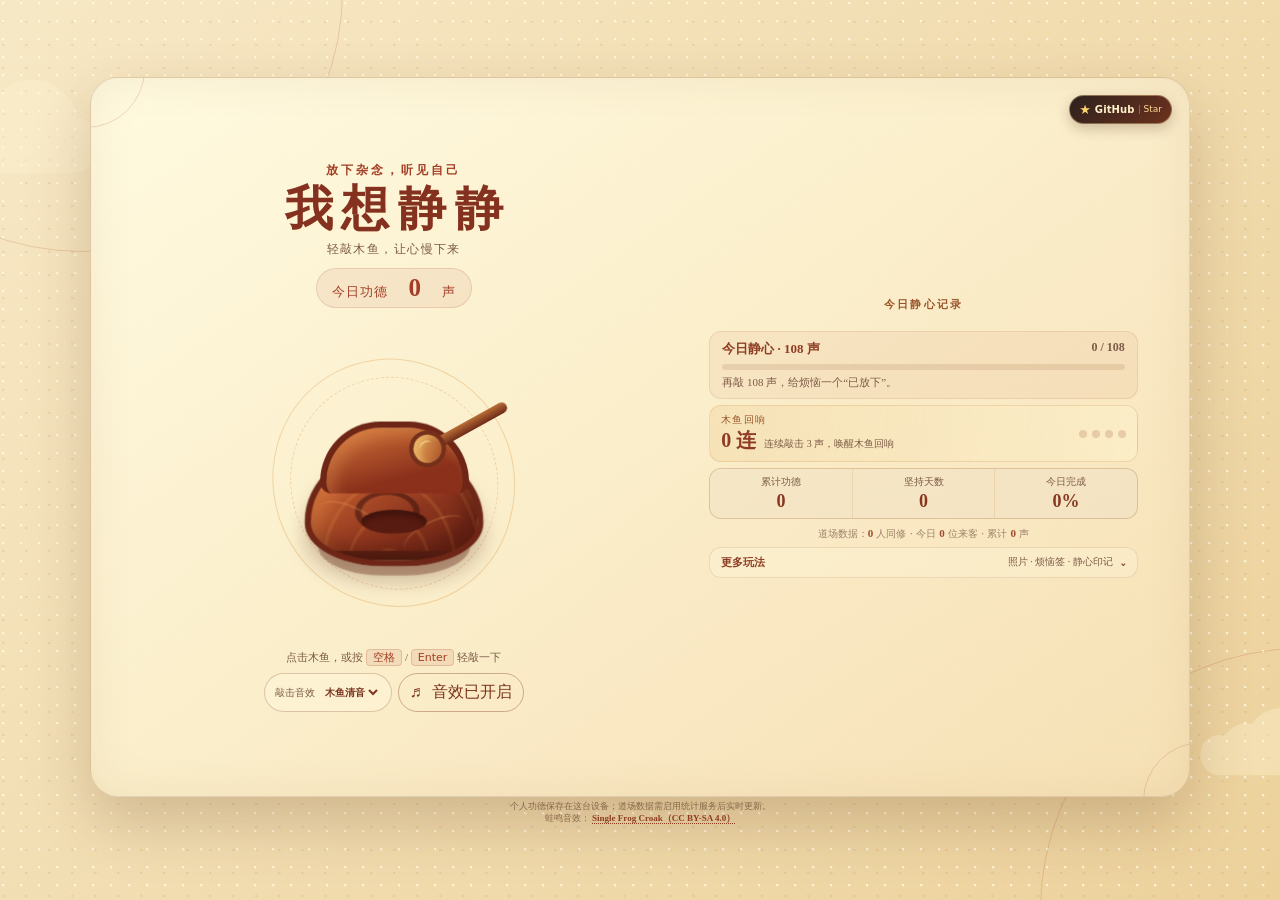
==== commit 5c246a38: "feat: refine mobile fullscreen experience" ====
--- a/index.html
+++ b/index.html
@@ -2,14 +2,14 @@
 <html lang="zh-CN">
   <head>
     <meta charset="UTF-8" />
-    <meta name="viewport" content="width=device-width, initial-scale=1.0" />
+    <meta name="viewport" content="width=device-width, initial-scale=1.0, maximum-scale=1.0, user-scalable=no, viewport-fit=cover" />
     <meta name="theme-color" content="#b4502f" />
     <meta
       name="description"
       content="我想静静：一个无需联网、轻轻敲木鱼的静心小游戏。"
     />
     <title>我想静静 · 敲木鱼</title>
-    <link rel="stylesheet" href="style.css?v=20260804-3" />
+    <link rel="stylesheet" href="style.css?v=20260804-10" />
   </head>
   <body>
     <main class="page-shell">
@@ -21,6 +21,7 @@
         <a class="github-corner" href="https://github.com/lizhicaho/jingjing" target="_blank" rel="noopener noreferrer" aria-label="前往 GitHub 仓库并支持一个 Star">
           <span aria-hidden="true">★</span><b>GitHub</b><small>Star</small>
         </a>
+        <section class="hero-zone">
         <header class="game-header">
           <p class="eyebrow">放下杂念，听见自己</p>
           <h1 id="game-title">我想静静</h1>
@@ -77,20 +78,9 @@
             <span id="sound-label">音效已开启</span>
           </button>
         </section>
-
-        <section class="photo-play" aria-label="照片木鱼趣味玩法">
-          <label class="photo-upload" for="photo-input">
-            <span aria-hidden="true">◎</span> 贴一张照片到木鱼
-          </label>
-          <input id="photo-input" type="file" accept="image/png,image/jpeg,image/webp,image/gif" />
-          <button class="photo-clear" id="photo-clear" type="button" hidden>取下照片</button>
-          <small id="photo-tip">图片仅在本次浏览器会话使用，不上传。</small>
-          <label class="worry-input" for="worry-input">
-            <span>写下一个烦恼（可选）</span>
-            <input id="worry-input" maxlength="24" placeholder="例如：不再为今天的会议焦虑" />
-          </label>
         </section>
 
+        <section class="info-zone">
         <section class="stillness-level" aria-label="静心进度">
           <div class="level-heading"><span id="level-name">今日静心 · 108 声</span><small id="level-progress">0 / 108</small></div>
           <div class="level-track" aria-hidden="true"><span id="level-fill"></span></div>
@@ -112,15 +102,34 @@
           <div><span>今日完成</span><strong id="completion-rate">0%</strong></div>
         </section>
 
-        <section class="achievement-board" aria-label="静心印记">
-          <div class="achievement-heading"><span>静心印记</span><small id="achievement-count">0 / 4</small></div>
-          <div class="achievement-list" id="achievement-list"></div>
+        <section class="temple-stats" aria-label="道场数据">
+          <span>道场数据：<b id="online-count">0</b> 人同修 · 今日 <b id="visitor-count">0</b> 位来客 · 累计 <b id="global-merit-count">0</b> 声</span>
         </section>
 
-        <button class="share-card" id="share-card" type="button" disabled>完成 108 声后生成静心卡</button>
+        <details class="more-play">
+          <summary><span>更多玩法</span><small>照片 · 烦恼签 · 静心印记</small></summary>
+          <div class="more-play-content">
+            <section class="photo-play" aria-label="照片木鱼趣味玩法">
+              <label class="photo-upload" for="photo-input">
+                <span aria-hidden="true">◎</span> 贴一张照片到木鱼
+              </label>
+              <input id="photo-input" type="file" accept="image/png,image/jpeg,image/webp,image/gif" />
+              <button class="photo-clear" id="photo-clear" type="button" hidden>取下照片</button>
+              <small id="photo-tip">图片仅在本次浏览器会话使用，不上传。</small>
+              <label class="worry-input" for="worry-input">
+                <span>写下一个烦恼（可选）</span>
+                <input id="worry-input" maxlength="24" placeholder="例如：不再为今天的会议焦虑" />
+              </label>
+            </section>
 
-        <section class="temple-stats" aria-label="道场数据">
-          <span>道场数据：<b id="online-count">0</b> 人同修 · 今日 <b id="visitor-count">0</b> 位来客 · 累计 <b id="global-merit-count">0</b> 声</span>
+            <section class="achievement-board" aria-label="静心印记">
+              <div class="achievement-heading"><span>静心印记</span><small id="achievement-count">0 / 4</small></div>
+              <div class="achievement-list" id="achievement-list"></div>
+            </section>
+
+            <button class="share-card" id="share-card" type="button" disabled>完成 108 声后生成静心卡</button>
+          </div>
+        </details>
         </section>
 
         <aside class="wisdom-toast" id="wisdom-toast" role="status" aria-live="polite" aria-hidden="true">
--- a/style.css
+++ b/style.css
@@ -16,7 +16,9 @@
 
 body {
   min-width: 320px;
+  height: 100dvh;
   min-height: 100vh;
+  overflow: hidden;
   margin: 0;
   color: var(--ink);
   background:
@@ -33,9 +35,10 @@
   flex-direction: column;
   align-items: center;
   justify-content: center;
-  min-height: 100vh;
+  height: 100dvh;
+  min-height: 0;
   overflow: hidden;
-  padding: 28px 18px 36px;
+  padding: 8px 18px 6px;
 }
 
 .page-shell::before,
@@ -55,10 +58,14 @@
 .game-card {
   position: relative;
   z-index: 1;
-  width: min(100%, 540px);
-  min-height: 800px;
+  display: grid;
+  grid-template-columns: minmax(390px, 1.08fr) minmax(330px, .92fr);
+  gap: clamp(28px, 5vw, 76px);
+  width: min(94vw, 1100px);
+  height: min(720px, calc(100dvh - 42px));
+  min-height: 0;
   overflow: hidden;
-  padding: 42px 30px 30px;
+  padding: 28px clamp(28px, 4vw, 58px);
   text-align: center;
   background:
     linear-gradient(90deg, transparent 49.5%, rgb(148 84 46 / 7%) 50%, transparent 50.5%) 0 0 / 22px 22px,
@@ -66,7 +73,13 @@
   border: 1px solid rgb(122 73 35 / 22%);
   border-radius: 28px;
   box-shadow: 0 26px 60px rgb(92 48 22 / 22%), inset 0 0 45px rgb(149 86 35 / 9%);
-}
+  scrollbar-width: none;
+}
+.game-card::-webkit-scrollbar { display: none; }
+
+.hero-zone { display: flex; min-width: 0; flex-direction: column; align-items: center; justify-content: center; }
+.info-zone { position: relative; z-index: 1; display: flex; min-width: 0; flex-direction: column; justify-content: center; }
+.info-zone::before { margin-bottom: 12px; color: #9b552a; font-family: system-ui, sans-serif; font-size: 11px; font-weight: 700; letter-spacing: .2em; content: "今日静心记录"; }
 
 .game-card::before,
 .game-card::after {
@@ -92,7 +105,7 @@
 .github-corner:focus-visible { outline: 3px solid rgb(164 61 38 / 35%); outline-offset: 3px; }
 
 .eyebrow {
-  margin: 0 0 11px;
+  margin: 0 0 4px;
   color: var(--red);
   font-family: system-ui, sans-serif;
   font-size: 12px;
@@ -103,7 +116,7 @@
 h1 {
   margin: 0;
   color: #853120;
-  font-size: clamp(42px, 9vw, 59px);
+  font-size: clamp(36px, 7vw, 48px);
   font-weight: 800;
   letter-spacing: .18em;
   line-height: 1.1;
@@ -111,9 +124,9 @@
   text-shadow: 2px 3px 0 rgb(255 243 209 / 90%);
 }
 
-.subtitle { margin: 13px 0 0; color: var(--muted); font-size: 15px; letter-spacing: .12em; }
-
-.temple-stats { position: relative; z-index: 1; margin-top: 12px; color: rgb(124 90 70 / 72%); font-family: system-ui, sans-serif; font-size: 10px; line-height: 1.6; }
+.subtitle { margin: 5px 0 0; color: var(--muted); font-size: 12px; letter-spacing: .12em; }
+
+.temple-stats { position: relative; z-index: 1; margin-top: 7px; color: rgb(124 90 70 / 72%); font-family: system-ui, sans-serif; font-size: 10px; line-height: 1.35; }
 .temple-stats b { color: #9e4c2e; font-family: Georgia, serif; font-size: 11px; }
 
 .merit-board {
@@ -122,8 +135,8 @@
   display: inline-flex;
   align-items: baseline;
   gap: 7px;
-  margin-top: 25px;
-  padding: 8px 18px;
+  margin-top: 10px;
+  padding: 6px 15px;
   color: var(--red);
   background: rgb(167 64 38 / 8%);
   border: 1px solid rgb(167 64 38 / 16%);
@@ -131,12 +144,12 @@
 }
 
 .merit-board span, .merit-board small { font-size: 13px; letter-spacing: .08em; }
-.merit-board strong { min-width: 1.6em; font-family: Georgia, serif; font-size: 29px; line-height: 1; }
+.merit-board strong { min-width: 1.6em; font-family: Georgia, serif; font-size: 25px; line-height: 1; }
 
 .fish-stage {
   position: relative;
   display: grid;
-  height: 320px;
+  height: clamp(260px, 38vh, 345px);
   place-items: center;
   margin: 4px auto 0;
   perspective: 700px;
@@ -278,13 +291,13 @@
 .spark.ember { width: 4px; height: 12px; border-radius: 99px; background: #f7d581; }
 .impact-mark { position: absolute; top: 49%; left: 50%; width: 45px; height: 45px; border: 3px solid rgb(255 230 147 / 90%); border-radius: 50%; box-shadow: 0 0 20px rgb(233 160 45 / 75%); animation: impact-mark .38s ease-out forwards; }
 
-.hint { margin: -3px 0 20px; color: var(--muted); font-size: 13px; line-height: 1.8; }
+.hint { margin: -5px 0 7px; color: var(--muted); font-size: 11px; line-height: 1.5; }
 kbd { padding: 1px 6px; color: var(--red); font-family: system-ui, sans-serif; font-size: 11px; background: rgb(164 61 38 / 10%); border: 1px solid rgb(164 61 38 / 20%); border-radius: 4px; }
 
-.play-controls { position: relative; z-index: 1; display: flex; flex-wrap: wrap; align-items: stretch; justify-content: center; gap: 9px; }
-.sound-picker { display: flex; align-items: center; gap: 7px; padding: 0 11px; color: var(--muted); background: rgb(255 248 219 / 45%); border: 1px solid rgb(126 53 31 / 24%); border-radius: 999px; font-size: 11px; }
-.sound-picker select { max-width: 93px; padding: 9px 0; color: #7c351f; font: inherit; font-weight: 700; background: transparent; border: 0; outline: none; }
-.sound-toggle { position: relative; z-index: 1; min-width: 120px; padding: 10px 13px; color: #7c351f; cursor: pointer; background: transparent; border: 1px solid rgb(126 53 31 / 36%); border-radius: 999px; transition: transform .16s ease, background-color .16s ease; }
+.play-controls { position: relative; z-index: 1; display: flex; flex-wrap: wrap; align-items: stretch; justify-content: center; gap: 6px; }
+.sound-picker { display: flex; align-items: center; gap: 6px; padding: 0 10px; color: var(--muted); background: rgb(255 248 219 / 45%); border: 1px solid rgb(126 53 31 / 24%); border-radius: 999px; font-size: 10px; }
+.sound-picker select { max-width: 93px; padding: 7px 0; color: #7c351f; font: inherit; font-weight: 700; background: transparent; border: 0; outline: none; }
+.sound-toggle { position: relative; z-index: 1; min-width: 108px; padding: 8px 11px; color: #7c351f; cursor: pointer; background: transparent; border: 1px solid rgb(126 53 31 / 36%); border-radius: 999px; transition: transform .16s ease, background-color .16s ease; }
 .sound-toggle:hover { background: rgb(164 61 38 / 8%); transform: translateY(-1px); }
 .sound-toggle:focus-visible { outline: 3px solid rgb(164 61 38 / 32%); outline-offset: 3px; }
 .sound-icon { margin-right: 6px; font-weight: 800; }
@@ -299,14 +312,14 @@
 .worry-input input { position: static; width: 100%; height: auto; min-width: 0; padding: 2px 0; color: #783720; font: inherit; background: transparent; border: 0; border-bottom: 1px solid rgb(164 61 38 / 18%); border-radius: 0; clip: auto; clip-path: none; outline: none; }
 .worry-input input:focus { border-bottom-color: var(--red); }
 
-.stillness-level { position: relative; z-index: 1; margin-top: 19px; padding: 13px 15px; text-align: left; background: rgb(166 67 39 / 6%); border: 1px solid rgb(166 67 39 / 12%); border-radius: 14px; }
+.stillness-level { position: relative; z-index: 1; margin-top: 7px; padding: 8px 12px; text-align: left; background: rgb(166 67 39 / 6%); border: 1px solid rgb(166 67 39 / 12%); border-radius: 12px; }
 .level-heading { display: flex; justify-content: space-between; color: #8e3d24; font-size: 13px; font-weight: 700; }
 .level-heading small { color: var(--muted); font-family: Georgia, serif; font-size: 12px; }
-.level-track { height: 7px; margin: 9px 0 7px; overflow: hidden; background: rgb(122 73 35 / 13%); border-radius: 99px; }
+.level-track { height: 6px; margin: 6px 0 4px; overflow: hidden; background: rgb(122 73 35 / 13%); border-radius: 99px; }
 .level-track span { display: block; width: 0; height: 100%; background: linear-gradient(90deg, #c66835, #e6b752); border-radius: inherit; transition: width .3s ease; }
 .stillness-level p { margin: 0; color: var(--muted); font-size: 11px; line-height: 1.5; }
 
-.rhythm-mode { position: relative; z-index: 1; display: flex; align-items: center; justify-content: space-between; gap: 16px; margin-top: 11px; padding: 11px 14px; text-align: left; background: linear-gradient(100deg, rgb(216 149 56 / 12%), rgb(255 247 211 / 35%)); border: 1px solid rgb(192 119 40 / 19%); border-radius: 14px; }
+.rhythm-mode { position: relative; z-index: 1; display: flex; align-items: center; justify-content: space-between; gap: 12px; margin-top: 6px; padding: 7px 11px; text-align: left; background: linear-gradient(100deg, rgb(216 149 56 / 12%), rgb(255 247 211 / 35%)); border: 1px solid rgb(192 119 40 / 19%); border-radius: 12px; }
 .rhythm-mode > div:first-child { display: grid; grid-template-columns: auto auto; column-gap: 8px; align-items: baseline; }
 .rhythm-eyebrow { grid-column: 1 / -1; color: #9b552a; font-family: system-ui, sans-serif; font-size: 10px; letter-spacing: .12em; }
 .rhythm-mode strong { color: #8e3d24; font-family: Georgia, serif; font-size: 20px; }
@@ -315,8 +328,8 @@
 .rhythm-dots i { width: 8px; height: 8px; background: rgb(140 53 30 / 18%); border-radius: 50%; transition: background-color .18s ease, transform .18s ease; }
 .rhythm-dots i.is-active { background: #d99538; box-shadow: 0 0 10px rgb(217 149 56 / 70%); transform: scale(1.2); }
 
-.personal-progress { position: relative; z-index: 1; display: grid; grid-template-columns: repeat(3, 1fr); gap: 1px; margin-top: 11px; overflow: hidden; background: rgb(139 73 37 / 13%); border: 1px solid rgb(139 73 37 / 14%); border-radius: 14px; }
-.personal-progress div { display: grid; gap: 3px; padding: 10px 5px; background: rgb(255 249 223 / 46%); }
+.personal-progress { position: relative; z-index: 1; display: grid; grid-template-columns: repeat(3, 1fr); gap: 1px; margin-top: 6px; overflow: hidden; background: rgb(139 73 37 / 13%); border: 1px solid rgb(139 73 37 / 14%); border-radius: 12px; }
+.personal-progress div { display: grid; gap: 2px; padding: 6px 5px; background: rgb(255 249 223 / 46%); }
 .personal-progress span { color: var(--muted); font-family: system-ui, sans-serif; font-size: 10px; }
 .personal-progress strong { color: #873821; font-family: Georgia, serif; font-size: 18px; }
 
@@ -334,8 +347,19 @@
 .share-card:hover:not(:disabled) { filter: brightness(1.06); transform: translateY(-1px); }
 .share-card:disabled { color: rgb(124 90 70 / 65%); cursor: not-allowed; background: rgb(124 90 70 / 12%); box-shadow: none; }
 
-.wisdom-toast { position: relative; z-index: 5; display: flex; max-height: 0; align-items: center; gap: 10px; margin: 0; padding: 0 14px; overflow: hidden; text-align: left; pointer-events: none; background: rgb(255 246 215 / 97%); border: 0 solid rgb(164 61 38 / 26%); border-radius: 14px; box-shadow: none; opacity: 0; transform: translateY(8px); transition: max-height .24s ease, margin .24s ease, padding .24s ease, opacity .24s ease, transform .24s ease; }
-.wisdom-toast.is-visible { max-height: 96px; margin-top: 12px; padding: 12px 14px; border-width: 1px; box-shadow: 0 10px 28px rgb(92 48 22 / 18%); opacity: 1; transform: translateY(0); }
+.more-play { position: relative; z-index: 1; margin-top: 6px; text-align: left; border: 1px solid rgb(139 73 37 / 14%); border-radius: 12px; background: rgb(255 249 223 / 30%); }
+.more-play summary { display: flex; align-items: center; justify-content: space-between; min-height: 29px; padding: 7px 11px; color: #8e3d24; cursor: pointer; font-size: 11px; font-weight: 700; list-style: none; }
+.more-play summary::-webkit-details-marker { display: none; }
+.more-play summary::after { margin-left: 7px; content: "⌄"; transition: transform .18s ease; }
+.more-play[open] summary::after { transform: rotate(180deg); }
+.more-play summary small { margin-left: auto; color: var(--muted); font-size: 10px; font-weight: 400; }
+.more-play-content { padding: 0 10px 10px; }
+.more-play .photo-play { margin-top: 0; }
+.more-play .achievement-board { margin-top: 8px; }
+.more-play .share-card { margin-top: 8px; }
+
+.wisdom-toast { position: fixed; z-index: 30; top: 10px; left: 50%; display: flex; width: min(92vw, 420px); align-items: center; gap: 10px; margin: 0; padding: 10px 14px; overflow: hidden; text-align: left; pointer-events: none; background: rgb(255 246 215 / 97%); border: 1px solid rgb(164 61 38 / 26%); border-radius: 14px; box-shadow: 0 10px 28px rgb(92 48 22 / 18%); opacity: 0; transform: translate(-50%, -14px); transition: opacity .24s ease, transform .24s ease; }
+.wisdom-toast.is-visible { opacity: 1; transform: translate(-50%, 0); }
 .wisdom-toast p { margin: 0; color: #703621; font-size: 13px; line-height: 1.55; }
 .toast-seal { display: grid; width: 30px; height: 30px; flex: 0 0 auto; place-items: center; color: #fff5d3; background: var(--red); border-radius: 50%; font-size: 16px; font-weight: 800; }
 
@@ -346,7 +370,7 @@
 .cloud-left { top: 13%; left: -80px; }
 .cloud-right { right: -75px; bottom: 13%; transform: scale(.72); }
 .moon { position: fixed; z-index: 0; top: 9%; right: 9%; width: 74px; height: 74px; pointer-events: none; background: #fff0ba; border-radius: 50%; box-shadow: 0 0 38px rgb(255 231 157 / 65%); opacity: 0; transform: translateY(-10px); transition: opacity .5s ease, transform .5s ease; }
-.local-note { position: relative; z-index: 1; max-width: min(92vw, 720px); margin: 12px auto 0; color: rgb(91 55 33 / 65%); font-size: 11px; text-align: center; }
+.local-note { position: relative; z-index: 1; max-width: min(92vw, 720px); margin: 4px auto 0; color: rgb(91 55 33 / 65%); font-size: 9px; line-height: 1.3; text-align: center; }
 .local-note a { color: #8e3d24; font-weight: 700; text-decoration-style: dotted; text-underline-offset: 2px; }
 
 .release-modal { position: fixed; z-index: 20; inset: 0; display: grid; place-items: center; padding: 22px; background: rgb(53 26 21 / 48%); backdrop-filter: blur(6px); }
@@ -380,16 +404,68 @@
 @keyframes github-star { 50% { filter: drop-shadow(0 0 5px #ffd36b); transform: rotate(18deg) scale(1.16); } }
 
 @media (max-width: 480px) {
-  .page-shell { padding: 14px 12px 32px; }
-  .game-card { min-height: 750px; padding: 34px 18px 24px; border-radius: 23px; }
-  .github-corner { top: 13px; right: 13px; }
-  .fish-stage { height: 322px; }
-  .wood-fish { transform: scale(1.04); }
-  .fish-stage[data-model="3d"] .wood-fish { transform: scale(1.04) rotateX(8deg) rotateY(-11deg); }
-  .halo { transform: rotate(15deg) scale(1.02); }
-  .hint { margin-top: -2px; }
+  html, body { width: 100%; height: 100%; min-height: 100%; max-width: 100%; overflow: hidden; overscroll-behavior: none; }
+  body { min-width: 0; touch-action: manipulation; }
+  .page-shell { position: fixed; inset: 0; width: 100%; height: auto; min-height: 0; max-width: 100%; overflow: hidden; padding: 0; background: linear-gradient(145deg, #222b39, #573228); }
+  .game-card { display: flex; width: 100%; height: 100%; min-height: 0; max-width: 100%; flex-direction: column; align-items: stretch; overflow: hidden; padding: max(18px, env(safe-area-inset-top)) 18px max(78px, env(safe-area-inset-bottom)); background: linear-gradient(145deg, rgb(43 51 59 / 99%), rgb(93 54 39 / 99%)); border: 0; border-radius: 0; box-shadow: none; }
+  .hero-zone { display: flex; min-height: 0; flex: 1 1 auto; flex-direction: column; align-items: center; }
+  .info-zone { display: flex; flex: 0 0 auto; flex-direction: column; }
+  .info-zone::before { display: none; }
+  .github-corner { top: 14px; right: 14px; gap: 0; padding: 8px 10px; }
+  .github-corner span, .github-corner small { display: none; }
+  .github-corner b { font-size: 11px; }
+  .eyebrow { margin-bottom: 2px; font-size: 9px; }
+  h1 { font-size: clamp(32px, 10vw, 40px); }
+  .subtitle { margin-top: 2px; font-size: 10px; }
+  .merit-board { margin-top: 7px; padding: 5px 12px; }
+  .merit-board span, .merit-board small { font-size: 11px; }
+  .merit-board strong { font-size: 23px; }
+  .fish-stage { width: 100%; height: auto; min-height: min(34vh, 235px); flex: 1 1 auto; }
+  .wood-fish { transform: scale(1.06); }
+  .fish-stage[data-model="3d"] .wood-fish { transform: scale(1.06) rotateX(8deg) rotateY(-11deg); }
+  .halo { transform: rotate(15deg) scale(.92); }
+  .hint { margin: -4px 0 5px; font-size: 10px; }
+  .stillness-level { margin-top: 6px; padding: 7px 10px; }
+  .level-heading { font-size: 11px; }
+  .stillness-level p { font-size: 10px; }
+  .rhythm-mode { margin-top: 5px; padding: 6px 9px; }
+  .rhythm-mode strong { font-size: 18px; }
+  .personal-progress { margin-top: 5px; }
+  .personal-progress div { padding: 5px 3px; }
+  .personal-progress strong { font-size: 16px; }
+  .more-play { position: fixed; z-index: 40; right: 17px; bottom: max(17px, env(safe-area-inset-bottom)); left: auto; width: auto; max-height: none; margin: 0; overflow: visible; text-align: left; background: transparent; border: 0; border-radius: 0; box-shadow: none; }
+  .more-play summary { position: relative; z-index: 1; display: flex; min-height: 40px; align-items: center; padding: 8px 13px; color: #fff1c8; background: linear-gradient(135deg, #8f3c26, #c66935); border: 1px solid rgb(255 228 164 / 36%); border-radius: 999px; box-shadow: 0 7px 18px rgb(49 19 10 / 30%); font-size: 11px; }
+  .more-play summary::before { display: none; }
+  .more-play summary small { display: none; }
+  .more-play[open] { position: fixed; right: 0; bottom: 0; left: 0; width: 100%; max-height: 76vh; overflow-y: auto; background: linear-gradient(160deg, #fff8df, #efd7a4); border-radius: 24px 24px 0 0; box-shadow: 0 -14px 42px rgb(17 11 10 / 34%); -webkit-overflow-scrolling: touch; }
+  .more-play[open] summary { position: sticky; top: 0; min-height: 62px; padding: 14px 20px; color: #843c25; background: linear-gradient(90deg, #fff6d9, #efd39a); border: 0; border-bottom: 1px solid rgb(137 66 33 / 12%); border-radius: 24px 24px 0 0; box-shadow: none; font-size: 14px; }
+  .more-play[open] summary::before { position: absolute; top: 8px; left: 50%; display: block; width: 36px; height: 4px; background: rgb(129 66 37 / 25%); border-radius: 99px; content: ""; transform: translateX(-50%); }
+  .more-play[open] summary small { display: block; font-size: 11px; }
+  .more-play-content { padding: 4px 16px calc(24px + env(safe-area-inset-bottom)); }
+  .more-play[open]::before { position: fixed; z-index: -1; inset: -100vh 0 0; background: rgb(8 12 18 / 42%); content: ""; }
+  .temple-stats { margin-top: 6px; font-size: 9px; }
+  .rhythm-mode, .personal-progress { display: none; }
+  .temple-stats { display: block; margin-top: 8px; padding-right: 88px; color: rgb(255 232 182 / 70%); font-size: 9px; line-height: 1.35; text-align: left; }
+  .temple-stats b { color: #f5c45c; }
+  .local-note { display: none; }
   .sound-picker span { display: none; }
-  .wisdom-toast.is-visible { max-height: 120px; }
+  .wood-fish, .more-play, .sound-toggle, .sound-picker { touch-action: manipulation; }
+}
+
+@media (max-width: 480px) and (max-height: 680px) {
+  .eyebrow, .subtitle { display: none; }
+  .game-card { padding-top: max(13px, env(safe-area-inset-top)); }
+  .merit-board { margin-top: 3px; }
+  .fish-stage { min-height: min(30vh, 205px); }
+  .stillness-level p { display: none; }
+  .stillness-level { padding-block: 6px; }
+}
+
+@media (min-width: 481px) and (max-width: 760px) {
+  .game-card { display: block; width: min(94vw, 580px); height: min(760px, calc(100dvh - 34px)); overflow-y: auto; }
+  .hero-zone, .info-zone { display: block; }
+  .info-zone::before { display: none; }
+  .fish-stage { height: clamp(230px, 34vh, 300px); }
 }
 
 @media (prefers-reduced-motion: reduce) {
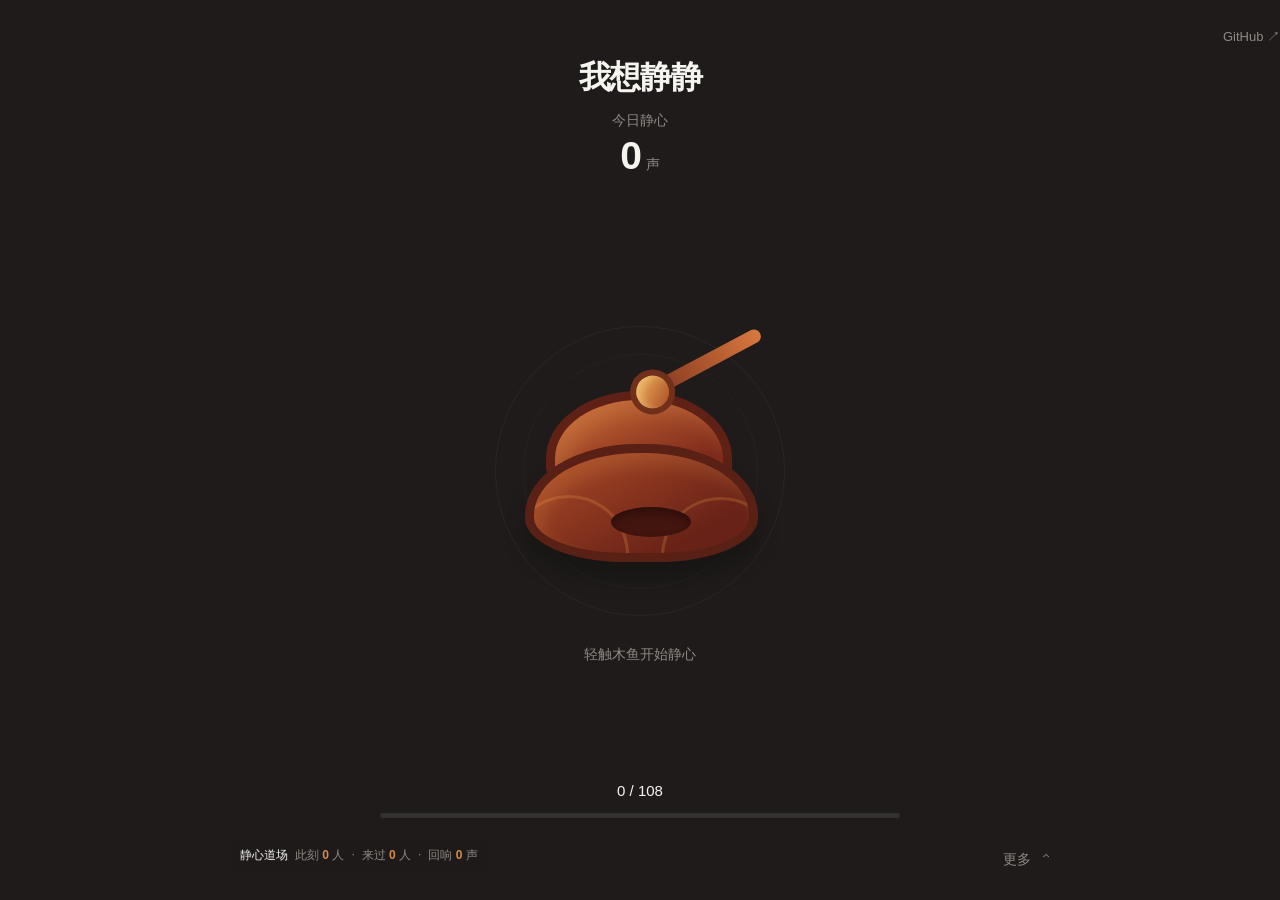
==== commit 7314b397: "merge: digital zen room redesign" ====
--- a/index.html
+++ b/index.html
@@ -2,159 +2,77 @@
 <html lang="zh-CN">
   <head>
     <meta charset="UTF-8" />
-    <meta name="viewport" content="width=device-width, initial-scale=1.0, maximum-scale=1.0, user-scalable=no, viewport-fit=cover" />
-    <meta name="theme-color" content="#b4502f" />
-    <meta
-      name="description"
-      content="我想静静：一个无需联网、轻轻敲木鱼的静心小游戏。"
-    />
-    <title>我想静静 · 敲木鱼</title>
-    <link rel="stylesheet" href="style.css?v=20260804-10" />
+    <meta name="viewport" content="width=device-width, initial-scale=1, maximum-scale=1, user-scalable=no, viewport-fit=cover" />
+    <meta name="theme-color" content="#1E1B1A" />
+    <meta name="description" content="我想静静：轻触木鱼，给忙碌生活留几分钟安静。" />
+    <meta property="og:title" content="我想静静" />
+    <meta property="og:description" content="轻触木鱼，开始几分钟安静。" />
+    <meta property="og:type" content="website" />
+    <meta name="twitter:card" content="summary" />
+    <link rel="icon" href="assets/quiet.svg" type="image/svg+xml" />
+    <link rel="manifest" href="manifest.webmanifest" />
+    <title>我想静静</title>
+    <link rel="stylesheet" href="style.css?v=20260805-v2" />
+    <link rel="stylesheet" href="v2-layout.css?v=20260805-3" />
   </head>
   <body>
-    <main class="page-shell">
-      <div class="cloud cloud-left" aria-hidden="true"></div>
-      <div class="cloud cloud-right" aria-hidden="true"></div>
-      <div class="moon" aria-hidden="true"></div>
+    <main class="zen-room" aria-labelledby="game-title">
+      <a class="source-link" href="https://github.com/lizhicaho/jingjing" target="_blank" rel="noopener noreferrer" aria-label="查看 GitHub 源码">GitHub ↗</a>
 
-      <section class="game-card" aria-labelledby="game-title">
-        <a class="github-corner" href="https://github.com/lizhicaho/jingjing" target="_blank" rel="noopener noreferrer" aria-label="前往 GitHub 仓库并支持一个 Star">
-          <span aria-hidden="true">★</span><b>GitHub</b><small>Star</small>
-        </a>
-        <section class="hero-zone">
-        <header class="game-header">
-          <p class="eyebrow">放下杂念，听见自己</p>
-          <h1 id="game-title">我想静静</h1>
-          <p class="subtitle">轻敲木鱼，让心慢下来</p>
-        </header>
+      <header class="quiet-header">
+        <h1 id="game-title">我想静静</h1>
+        <p>今日静心</p>
+        <div class="quiet-count" aria-live="polite" aria-atomic="true"><strong id="merit-count">0</strong><span>声</span></div>
+      </header>
 
-        <div class="merit-board" aria-live="polite" aria-atomic="true">
-          <span>今日功德</span>
-          <strong id="merit-count">0</strong>
-          <small>声</small>
-        </div>
-
+      <section class="woodfish-ritual" aria-label="敲木鱼">
         <div class="fish-stage" id="fish-stage" data-model="classic">
-          <div class="halo halo-one" aria-hidden="true"></div>
-          <div class="halo halo-two" aria-hidden="true"></div>
-          <button
-            class="wood-fish"
-            id="wood-fish"
-            type="button"
-            aria-label="敲一下木鱼，增加一声功德"
-          >
+          <div class="halo halo-one" aria-hidden="true"></div><div class="halo halo-two" aria-hidden="true"></div><div class="halo halo-three" aria-hidden="true"></div>
+          <button class="wood-fish" id="wood-fish" type="button" aria-label="轻触木鱼，增加一声静心">
             <span class="fish-cap" aria-hidden="true"></span>
-            <span class="fish-body" aria-hidden="true">
-              <span class="fish-grain grain-one"></span>
-              <span class="fish-grain grain-two"></span>
-              <span class="fish-opening"></span>
-              <span class="photo-frame" id="photo-frame" aria-hidden="true">
-                <img id="photo-overlay" alt="" />
-              </span>
-            </span>
-            <span class="fish-side side-left" aria-hidden="true"></span>
-            <span class="fish-side side-right" aria-hidden="true"></span>
-            <span class="fish-base" aria-hidden="true"></span>
-            <span class="fish-mallet" aria-hidden="true">
-              <span></span>
-            </span>
+            <span class="fish-body" aria-hidden="true"><span class="fish-grain grain-one"></span><span class="fish-grain grain-two"></span><span class="fish-opening"></span><span class="photo-frame" id="photo-frame"><img id="photo-overlay" alt="" /></span></span>
+            <span class="fish-side side-left" aria-hidden="true"></span><span class="fish-side side-right" aria-hidden="true"></span><span class="fish-base" aria-hidden="true"></span>
+            <span class="fish-mallet" aria-hidden="true"><span></span></span>
           </button>
           <div class="feedback-layer" id="feedback-layer" aria-hidden="true"></div>
         </div>
-
-        <p class="hint">点击木鱼，或按 <kbd>空格</kbd> / <kbd>Enter</kbd> 轻敲一下</p>
-
-        <section class="play-controls" aria-label="游戏设置">
-          <label class="sound-picker" for="sound-select">
-            <span>敲击音效</span>
-            <select id="sound-select" aria-label="选择敲击音效">
-              <option value="wood">木鱼清音</option>
-              <option value="frog">池畔蛙鸣</option>
-              <option value="chime">山寺风铃</option>
-            </select>
-          </label>
-          <button class="sound-toggle" id="sound-toggle" type="button" aria-pressed="true">
-            <span class="sound-icon" aria-hidden="true">♬</span>
-            <span id="sound-label">音效已开启</span>
-          </button>
-        </section>
-        </section>
-
-        <section class="info-zone">
-        <section class="stillness-level" aria-label="静心进度">
-          <div class="level-heading"><span id="level-name">今日静心 · 108 声</span><small id="level-progress">0 / 108</small></div>
-          <div class="level-track" aria-hidden="true"><span id="level-fill"></span></div>
-          <p id="level-note">完成 108 声，给今天的烦恼一个“已放下”。</p>
-        </section>
-
-        <section class="rhythm-mode" aria-label="节奏连击玩法">
-          <div>
-            <span class="rhythm-eyebrow">木鱼回响</span>
-            <strong id="combo-count">0 连</strong>
-            <small id="rhythm-status">连续敲击 3 声，唤醒木鱼回响</small>
-          </div>
-          <div class="rhythm-dots" id="rhythm-dots" aria-hidden="true"><i></i><i></i><i></i><i></i></div>
-        </section>
-
-        <section class="personal-progress" aria-label="个人静心记录">
-          <div><span>累计功德</span><strong id="total-count">0</strong></div>
-          <div><span>坚持天数</span><strong id="streak-count">0</strong></div>
-          <div><span>今日完成</span><strong id="completion-rate">0%</strong></div>
-        </section>
-
-        <section class="temple-stats" aria-label="道场数据">
-          <span>道场数据：<b id="online-count">0</b> 人同修 · 今日 <b id="visitor-count">0</b> 位来客 · 累计 <b id="global-merit-count">0</b> 声</span>
-        </section>
-
-        <details class="more-play">
-          <summary><span>更多玩法</span><small>照片 · 烦恼签 · 静心印记</small></summary>
-          <div class="more-play-content">
-            <section class="photo-play" aria-label="照片木鱼趣味玩法">
-              <label class="photo-upload" for="photo-input">
-                <span aria-hidden="true">◎</span> 贴一张照片到木鱼
-              </label>
-              <input id="photo-input" type="file" accept="image/png,image/jpeg,image/webp,image/gif" />
-              <button class="photo-clear" id="photo-clear" type="button" hidden>取下照片</button>
-              <small id="photo-tip">图片仅在本次浏览器会话使用，不上传。</small>
-              <label class="worry-input" for="worry-input">
-                <span>写下一个烦恼（可选）</span>
-                <input id="worry-input" maxlength="24" placeholder="例如：不再为今天的会议焦虑" />
-              </label>
-            </section>
-
-            <section class="achievement-board" aria-label="静心印记">
-              <div class="achievement-heading"><span>静心印记</span><small id="achievement-count">0 / 4</small></div>
-              <div class="achievement-list" id="achievement-list"></div>
-            </section>
-
-            <button class="share-card" id="share-card" type="button" disabled>完成 108 声后生成静心卡</button>
-          </div>
-        </details>
-        </section>
-
-        <aside class="wisdom-toast" id="wisdom-toast" role="status" aria-live="polite" aria-hidden="true">
-          <span class="toast-seal">静</span>
-          <p id="wisdom-text"></p>
-        </aside>
+        <p class="touch-hint">轻触木鱼开始静心</p>
       </section>
 
-      <p class="local-note">
-        个人功德保存在这台设备；道场数据需启用统计服务后实时更新。<br />
-        蛙鸣音效：
-        <a href="https://commons.wikimedia.org/wiki/File:Single_Frog_Croak.oga" target="_blank" rel="noopener">Single Frog Croak（CC BY-SA 4.0）</a>
-      </p>
+      <section class="today-progress" aria-label="今日进度">
+        <div><span id="level-progress">0 / 108</span><span id="level-name" hidden>今日静心</span></div>
+        <div class="level-track" aria-hidden="true"><span id="level-fill"></span></div>
+        <p id="level-note" hidden></p>
+      </section>
+
+      <p class="home-temple-line" aria-label="静心道场实时数据" style="position:absolute;bottom:34px;left:0;display:flex;gap:7px;margin:0;color:#8E8A84;font-size:12px;white-space:nowrap"><span style="color:#F6F4EF">静心道场</span><span>此刻 <b id="online-count" style="color:#D78B47">0</b> 人</span><span>·</span><span>来过 <b id="visitor-count" style="color:#D78B47">0</b> 人</span><span>·</span><span>回响 <b id="global-merit-count" style="color:#D78B47">0</b> 声</span></p>
+
+      <details class="more-play" id="more-play">
+        <summary><span>更多</span><i aria-hidden="true">⌃</i></summary>
+        <div class="more-sheet" role="dialog" aria-label="更多静心功能">
+          <div class="sheet-heading"><span>更多</span><button class="sheet-close" type="button" aria-label="关闭更多功能">×</button></div>
+          <nav class="feature-list" aria-label="静心功能">
+            <button type="button" data-panel="photo-panel"><span>📷</span>照片木鱼<i>›</i></button>
+            <button type="button" data-panel="worry-panel"><span>📝</span>烦恼签<i>›</i></button>
+            <button type="button" data-panel="imprint-panel"><span>🌿</span>静心印记<i>›</i></button>
+            <button type="button" data-panel="temple-panel"><span>📊</span>静心道场<i>›</i></button>
+            <button type="button" data-panel="settings-panel"><span>⚙</span>设置<i>›</i></button>
+          </nav>
+
+          <section class="more-panel" id="photo-panel" hidden><button class="panel-back" type="button">‹ 返回</button><h2>照片木鱼</h2><p>把一张照片轻轻放进木鱼，不上传、不保存。</p><label class="photo-upload" for="photo-input">选择照片</label><input id="photo-input" type="file" accept="image/png,image/jpeg,image/webp,image/gif" /><button class="photo-clear" id="photo-clear" type="button" hidden>移除照片</button><small id="photo-tip">图片仅在当前浏览器会话中使用。</small></section>
+          <section class="more-panel" id="worry-panel" hidden><button class="panel-back" type="button">‹ 返回</button><h2>烦恼签</h2><p>写下一件此刻挂念的事，交给木鱼。</p><label class="worry-input" for="worry-input"><textarea id="worry-input" maxlength="24" placeholder="例如：不再为今天的会议焦虑"></textarea></label><p class="panel-note">完成 108 声后，它会随这一刻慢慢放下。</p></section>
+          <section class="more-panel" id="imprint-panel" hidden><button class="panel-back" type="button">‹ 返回</button><h2>静心印记</h2><div class="achievement-board"><div class="achievement-heading"><span>与你走过的片刻</span><small id="achievement-count">0 / 4</small></div><div class="achievement-list" id="achievement-list"></div></div><section class="rhythm-mode" aria-label="节奏连击"><strong id="combo-count">0 连</strong><small id="rhythm-status">连续敲击，唤醒木鱼回响</small><div class="rhythm-dots" id="rhythm-dots" aria-hidden="true"><i></i><i></i><i></i><i></i></div></section><section class="personal-progress" aria-label="个人记录"><div><span>累计静心</span><strong id="total-count">0</strong></div><div><span>坚持天数</span><strong id="streak-count">0</strong></div><div><span>今日完成</span><strong id="completion-rate">0%</strong></div></section><button class="share-card" id="share-card" type="button" disabled>完成 108 声后保存静心卡</button></section>
+          <section class="more-panel" id="temple-panel" hidden><button class="panel-back" type="button">‹ 返回</button><h2>静心道场</h2><p>有人和你一起，把片刻还给自己。</p><div class="temple-stats"><div><small>已有静心者</small><strong data-stat="visitors">0</strong><em>人</em></div><div><small>木鱼回响</small><strong data-stat="merits">0</strong><em>声</em></div><div><small>此刻正在静心</small><strong data-stat="online">0</strong><em>人</em></div><div><small>累计陪伴</small><strong data-stat="hours">0</strong><em>小时</em></div></div></section>
+          <section class="more-panel" id="settings-panel" hidden><button class="panel-back" type="button">‹ 返回</button><h2>设置</h2><label class="setting-row" for="sound-select"><span>声音</span><select id="sound-select"><option value="wood">木鱼</option><option value="frog">蛙鸣</option><option value="chime">风铃</option></select></label><button class="sound-toggle setting-row" id="sound-toggle" type="button" aria-pressed="true"><span>音效</span><b id="sound-label">已开启</b></button><nav class="legal-links" aria-label="网站说明"><a href="privacy.html">隐私政策 <i>›</i></a><a href="terms.html">服务条款 <i>›</i></a><a href="accessibility.html">无障碍声明 <i>›</i></a><a href="changelog.html">更新日志 <i>›</i></a><a href="https://github.com/lizhicaho/jingjing/issues" target="_blank" rel="noopener">意见反馈 <i>↗</i></a></nav></section>
+        </div>
+      </details>
+
+      <aside class="wisdom-toast" id="wisdom-toast" role="status" aria-live="polite" aria-hidden="true"><span>静</span><p id="wisdom-text"></p></aside>
     </main>
-    <section class="release-modal" id="release-modal" role="dialog" aria-modal="true" aria-labelledby="release-title" hidden>
-      <div class="release-card">
-        <span class="release-mark">放</span>
-        <p class="release-kicker">今日静心已圆满</p>
-        <h2 id="release-title">已放下</h2>
-        <p id="release-text">愿此刻的心事，随木鱼声慢慢远去。</p>
-        <button id="release-close" type="button">收下此刻</button>
-      </div>
-    </section>
+
+    <footer class="site-footer"><strong>我想静静</strong><p>让每一次敲击，都成为一次短暂的放松。</p><nav><span>🔒 Protected by HTTPS</span><a href="https://github.com/lizhicaho/jingjing" target="_blank" rel="noopener">⭐ Star on GitHub</a><a href="https://github.com/lizhicaho/jingjing/issues" target="_blank" rel="noopener">💬 Feedback</a><a href="https://github.com/lizhicaho/jingjing/releases" target="_blank" rel="noopener">📄 更新日志</a></nav><small>© 2026 我想静静 · v1.0.0</small></footer>
+    <section class="release-modal" id="release-modal" role="dialog" aria-modal="true" aria-labelledby="release-title" hidden><div class="release-card"><span>放</span><p>今日静心已圆满</p><h2 id="release-title">已放下</h2><p id="release-text">愿此刻的心事，随木鱼声慢慢远去。</p><button id="release-close" type="button">收下此刻</button></div></section>
     <audio id="frog-audio" preload="auto" src="assets/single-frog-croak.oga"></audio>
-    <script src="stats-config.js"></script>
-    <script src="game.js?v=20260804-2"></script>
+    <script src="stats-config.js"></script><script src="game.js?v=20260805-v3"></script>
   </body>
 </html>
--- a/style.css
+++ b/style.css
@@ -1,473 +1 @@
-:root {
-  color-scheme: light;
-  --ink: #3a251c;
-  --muted: #7c5a46;
-  --paper: #f8eaca;
-  --paper-deep: #eed3a1;
-  --red: #a43d26;
-  --red-light: #d66c40;
-  --wood: #8c351e;
-  --wood-light: #c66031;
-  --gold: #d99538;
-  font-family: "Noto Serif SC", "Songti SC", "STSong", "SimSun", serif;
-}
-
-* { box-sizing: border-box; }
-
-body {
-  min-width: 320px;
-  height: 100dvh;
-  min-height: 100vh;
-  overflow: hidden;
-  margin: 0;
-  color: var(--ink);
-  background:
-    radial-gradient(circle at 18% 18%, rgb(255 252 229 / 80%) 0 1px, transparent 1.5px) 0 0 / 18px 18px,
-    radial-gradient(circle at 80% 65%, rgb(132 82 40 / 10%) 0 1px, transparent 1.5px) 8px 7px / 23px 23px,
-    linear-gradient(135deg, #f7e8c5, #ecd19b);
-}
-
-button { font: inherit; }
-
-.page-shell {
-  position: relative;
-  display: flex;
-  flex-direction: column;
-  align-items: center;
-  justify-content: center;
-  height: 100dvh;
-  min-height: 0;
-  overflow: hidden;
-  padding: 8px 18px 6px;
-}
-
-.page-shell::before,
-.page-shell::after {
-  position: absolute;
-  width: min(55vw, 520px);
-  height: min(55vw, 520px);
-  border: 1px solid rgb(164 61 38 / 18%);
-  border-radius: 50%;
-  content: "";
-  pointer-events: none;
-}
-
-.page-shell::before { top: -30%; left: -14%; }
-.page-shell::after { right: -22%; bottom: -30%; }
-
-.game-card {
-  position: relative;
-  z-index: 1;
-  display: grid;
-  grid-template-columns: minmax(390px, 1.08fr) minmax(330px, .92fr);
-  gap: clamp(28px, 5vw, 76px);
-  width: min(94vw, 1100px);
-  height: min(720px, calc(100dvh - 42px));
-  min-height: 0;
-  overflow: hidden;
-  padding: 28px clamp(28px, 4vw, 58px);
-  text-align: center;
-  background:
-    linear-gradient(90deg, transparent 49.5%, rgb(148 84 46 / 7%) 50%, transparent 50.5%) 0 0 / 22px 22px,
-    linear-gradient(145deg, rgb(255 251 225 / 95%), rgb(246 225 182 / 95%));
-  border: 1px solid rgb(122 73 35 / 22%);
-  border-radius: 28px;
-  box-shadow: 0 26px 60px rgb(92 48 22 / 22%), inset 0 0 45px rgb(149 86 35 / 9%);
-  scrollbar-width: none;
-}
-.game-card::-webkit-scrollbar { display: none; }
-
-.hero-zone { display: flex; min-width: 0; flex-direction: column; align-items: center; justify-content: center; }
-.info-zone { position: relative; z-index: 1; display: flex; min-width: 0; flex-direction: column; justify-content: center; }
-.info-zone::before { margin-bottom: 12px; color: #9b552a; font-family: system-ui, sans-serif; font-size: 11px; font-weight: 700; letter-spacing: .2em; content: "今日静心记录"; }
-
-.game-card::before,
-.game-card::after {
-  position: absolute;
-  width: 116px;
-  height: 116px;
-  border: 1px solid rgb(164 61 38 / 18%);
-  border-radius: 50%;
-  content: "";
-  pointer-events: none;
-}
-
-.game-card::before { top: -68px; left: -64px; }
-.game-card::after { right: -72px; bottom: -64px; }
-
-.game-header { position: relative; z-index: 1; }
-
-.github-corner { position: absolute; z-index: 6; top: 17px; right: 17px; display: inline-flex; align-items: center; gap: 4px; padding: 7px 9px; color: #fff2cb; font-family: system-ui, sans-serif; font-size: 10px; line-height: 1; text-decoration: none; background: linear-gradient(135deg, #2d211d, #6d321e); border: 1px solid rgb(255 231 167 / 38%); border-radius: 999px; box-shadow: 0 5px 13px rgb(67 28 15 / 24%); transition: transform .16s ease, filter .16s ease; }
-.github-corner span { color: #ffd36b; font-size: 13px; animation: github-star 2.8s ease-in-out infinite; }
-.github-corner b { font-weight: 700; letter-spacing: .01em; }
-.github-corner small { padding-left: 4px; color: #ffd995; border-left: 1px solid rgb(255 225 156 / 32%); font-size: 9px; }
-.github-corner:hover { filter: brightness(1.12); transform: translateY(-2px) scale(1.03); }
-.github-corner:focus-visible { outline: 3px solid rgb(164 61 38 / 35%); outline-offset: 3px; }
-
-.eyebrow {
-  margin: 0 0 4px;
-  color: var(--red);
-  font-family: system-ui, sans-serif;
-  font-size: 12px;
-  font-weight: 700;
-  letter-spacing: .25em;
-}
-
-h1 {
-  margin: 0;
-  color: #853120;
-  font-size: clamp(36px, 7vw, 48px);
-  font-weight: 800;
-  letter-spacing: .18em;
-  line-height: 1.1;
-  text-indent: .18em;
-  text-shadow: 2px 3px 0 rgb(255 243 209 / 90%);
-}
-
-.subtitle { margin: 5px 0 0; color: var(--muted); font-size: 12px; letter-spacing: .12em; }
-
-.temple-stats { position: relative; z-index: 1; margin-top: 7px; color: rgb(124 90 70 / 72%); font-family: system-ui, sans-serif; font-size: 10px; line-height: 1.35; }
-.temple-stats b { color: #9e4c2e; font-family: Georgia, serif; font-size: 11px; }
-
-.merit-board {
-  position: relative;
-  z-index: 1;
-  display: inline-flex;
-  align-items: baseline;
-  gap: 7px;
-  margin-top: 10px;
-  padding: 6px 15px;
-  color: var(--red);
-  background: rgb(167 64 38 / 8%);
-  border: 1px solid rgb(167 64 38 / 16%);
-  border-radius: 999px;
-}
-
-.merit-board span, .merit-board small { font-size: 13px; letter-spacing: .08em; }
-.merit-board strong { min-width: 1.6em; font-family: Georgia, serif; font-size: 25px; line-height: 1; }
-
-.fish-stage {
-  position: relative;
-  display: grid;
-  height: clamp(260px, 38vh, 345px);
-  place-items: center;
-  margin: 4px auto 0;
-  perspective: 700px;
-}
-
-.fish-stage.is-impact { animation: stage-jolt .34s cubic-bezier(.22, .75, .3, 1); }
-
-.halo {
-  position: absolute;
-  width: 245px;
-  height: 245px;
-  border: 1px solid rgb(210 132 46 / 28%);
-  border-radius: 48% 52% 47% 53%;
-  transform: rotate(15deg);
-}
-
-.halo-one { animation: breathe 4.2s ease-in-out infinite; }
-.halo-two { width: 210px; height: 210px; border-style: dashed; animation: breathe 4.2s ease-in-out 1.2s infinite reverse; }
-
-.wood-fish {
-  position: relative;
-  z-index: 1;
-  width: 230px;
-  height: 195px;
-  padding: 0;
-  cursor: pointer;
-  background: none;
-  border: 0;
-  outline: none;
-  transform-origin: 50% 65%;
-  transform-style: preserve-3d;
-  touch-action: manipulation;
-  -webkit-user-select: none;
-  user-select: none;
-  -webkit-tap-highlight-color: transparent;
-}
-
-.wood-fish:focus-visible { filter: drop-shadow(0 0 0 4px rgb(164 61 38 / 38%)); }
-.wood-fish:active, .wood-fish.is-knocking { animation: knock .28s cubic-bezier(.2, .75, .25, 1); }
-.fish-stage[data-model="3d"] .wood-fish:active, .fish-stage[data-model="3d"] .wood-fish.is-knocking { animation: knock-3d .28s cubic-bezier(.2, .75, .25, 1); }
-.wood-fish.is-knocking .fish-mallet { animation: mallet .28s ease-out; }
-.wood-fish.is-knocking .fish-body { filter: saturate(1.24) brightness(1.1); }
-
-.fish-body {
-  position: absolute;
-  bottom: 16px;
-  left: 28px;
-  width: 174px;
-  height: 116px;
-  overflow: hidden;
-  background:
-    radial-gradient(ellipse at 46% 55%, transparent 0 20%, rgb(65 20 13 / 58%) 21% 25%, transparent 26%),
-    repeating-radial-gradient(ellipse at 47% 110%, transparent 0 13px, rgb(255 177 84 / 14%) 14px 16px, transparent 17px 25px),
-    linear-gradient(148deg, #db7a3d, var(--wood-light) 18%, var(--wood) 60%, #612012);
-  border: 6px solid #6e2617;
-  border-radius: 48% 48% 44% 44% / 62% 62% 36% 36%;
-  box-shadow: inset 12px 13px 16px rgb(255 184 93 / 20%), inset -12px -12px 17px rgb(55 13 8 / 34%), 0 15px 19px rgb(88 37 20 / 25%), 0 22px 0 -13px rgb(91 31 16 / 35%);
-  transform: translateZ(18px);
-}
-
-.fish-body::before { position: absolute; right: 15px; bottom: -19px; left: 15px; height: 28px; background: linear-gradient(#6c2516, #40120b); border-radius: 0 0 50% 50%; content: ""; filter: brightness(.8); }
-.fish-body::after { position: absolute; top: 11px; left: 19px; width: 100px; height: 35px; border-top: 3px solid rgb(255 210 129 / 19%); border-radius: 50%; content: ""; transform: rotate(16deg); }
-
-.fish-cap {
-  position: absolute;
-  z-index: 2;
-  top: 39px;
-  left: 44px;
-  width: 143px;
-  height: 69px;
-  background: linear-gradient(165deg, #d3743b, #8a301b 70%);
-  border: 6px solid #6e2617;
-  border-bottom: 0;
-  border-radius: 72px 72px 14px 14px;
-  box-shadow: inset 8px 9px 12px rgb(255 191 104 / 22%);
-  transform: translateZ(28px);
-}
-
-.fish-opening {
-  position: absolute;
-  bottom: 26px;
-  left: 49px;
-  width: 64px;
-  height: 23px;
-  background: #571b11;
-  border-radius: 50%;
-  box-shadow: inset 0 5px 4px rgb(0 0 0 / 25%);
-}
-
-.photo-frame { position: absolute; z-index: 2; top: 39px; left: 62px; display: none; width: 50px; height: 50px; overflow: hidden; background: #e9c47e; border: 3px solid #f6dda4; border-radius: 50% 50% 47% 47%; box-shadow: 0 3px 7px rgb(48 12 8 / 42%); transform: rotate(-6deg); }
-.photo-frame.is-visible { display: block; }
-.photo-frame img { display: block; width: 100%; height: 100%; object-fit: cover; }
-.wood-fish.is-knocking .photo-frame { animation: photo-knock .28s ease-out; }
-
-.fish-grain { position: absolute; width: 66px; height: 30px; border-top: 2px solid rgb(255 192 110 / 22%); border-radius: 50%; }
-.grain-one { top: 51px; left: 5px; transform: rotate(25deg); }
-.grain-two { top: 65px; right: 8px; transform: rotate(-26deg); }
-
-.fish-mallet {
-  position: absolute;
-  z-index: 3;
-  top: 19px;
-  right: 9px;
-  width: 100px;
-  height: 34px;
-  transform: rotate(-29deg);
-  transform-origin: 80% 50%;
-  transform: translateZ(55px) rotate(-29deg);
-}
-
-.fish-mallet::before {
-  position: absolute;
-  top: 12px;
-  right: 0;
-  width: 72px;
-  height: 10px;
-  background: linear-gradient(#b96d35, #6f2b19);
-  border-radius: 9px;
-  content: "";
-}
-
-.fish-mallet span { position: absolute; top: 0; left: 0; width: 34px; height: 34px; background: linear-gradient(140deg, #f0b55f, #a54c25); border: 4px solid #74301a; border-radius: 50%; box-shadow: inset 5px 5px 5px rgb(255 224 145 / 28%); }
-
-.fish-mallet span::after { position: absolute; top: 5px; left: 7px; width: 12px; height: 8px; border-top: 2px solid rgb(255 241 180 / 44%); border-radius: 50%; content: ""; }
-
-.fish-side, .fish-base { position: absolute; display: none; pointer-events: none; }
-.fish-stage[data-model="3d"] .fish-side { display: block; }
-.fish-stage[data-model="3d"] .side-left { bottom: 22px; left: 26px; width: 30px; height: 101px; background: linear-gradient(90deg, #4b160e, #7a2918); border: 5px solid #5d1d12; border-right: 0; border-radius: 45% 0 0 48% / 58% 0 0 37%; transform: rotateY(-72deg) translateZ(5px); transform-origin: right center; }
-.fish-stage[data-model="3d"] .side-right { right: 26px; bottom: 22px; width: 28px; height: 101px; background: linear-gradient(90deg, #7a2918, #43120c); border: 5px solid #5d1d12; border-left: 0; border-radius: 0 45% 48% 0 / 0 58% 37% 0; transform: rotateY(72deg) translateZ(5px); transform-origin: left center; }
-.fish-stage[data-model="3d"] .fish-base { display: block; bottom: 4px; left: 46px; width: 138px; height: 39px; background: radial-gradient(ellipse, #4c160d 10%, #742618 52%, #351009 72%); border: 4px solid #542016; border-radius: 50%; box-shadow: 0 15px 18px rgb(63 23 12 / 32%); transform: rotateX(64deg) translateZ(-6px); }
-.fish-stage[data-model="3d"] .wood-fish { transform: rotateX(8deg) rotateY(-11deg); }
-.fish-stage[data-model="3d"] .fish-cap { box-shadow: inset 8px 9px 12px rgb(255 191 104 / 22%), 8px 11px 0 #5d1b10; }
-.fish-stage[data-model="3d"] .fish-body { box-shadow: inset 12px 13px 16px rgb(255 184 93 / 20%), inset -12px -12px 17px rgb(55 13 8 / 34%), 12px 15px 0 #5c1b10, 0 23px 26px rgb(68 22 11 / 36%); }
-
-.feedback-layer { position: absolute; inset: 0; pointer-events: none; }
-.merit-pop { position: absolute; top: 74px; left: 50%; color: var(--red); font-size: 25px; font-weight: 800; letter-spacing: .08em; text-shadow: 0 2px #fff1c9; animation: float-up .82s ease-out forwards; }
-.ripple { position: absolute; top: 50%; left: 50%; width: 68px; height: 68px; border: 2px solid rgb(214 125 43 / 65%); border-radius: 50%; animation: ripple .65s ease-out forwards; }
-.spark { position: absolute; top: 51%; left: 50%; width: 7px; height: 7px; background: #e4a23f; border-radius: 50%; box-shadow: 0 0 8px #ffd87b; animation: spark .65s ease-out forwards; }
-.spark.ember { width: 4px; height: 12px; border-radius: 99px; background: #f7d581; }
-.impact-mark { position: absolute; top: 49%; left: 50%; width: 45px; height: 45px; border: 3px solid rgb(255 230 147 / 90%); border-radius: 50%; box-shadow: 0 0 20px rgb(233 160 45 / 75%); animation: impact-mark .38s ease-out forwards; }
-
-.hint { margin: -5px 0 7px; color: var(--muted); font-size: 11px; line-height: 1.5; }
-kbd { padding: 1px 6px; color: var(--red); font-family: system-ui, sans-serif; font-size: 11px; background: rgb(164 61 38 / 10%); border: 1px solid rgb(164 61 38 / 20%); border-radius: 4px; }
-
-.play-controls { position: relative; z-index: 1; display: flex; flex-wrap: wrap; align-items: stretch; justify-content: center; gap: 6px; }
-.sound-picker { display: flex; align-items: center; gap: 6px; padding: 0 10px; color: var(--muted); background: rgb(255 248 219 / 45%); border: 1px solid rgb(126 53 31 / 24%); border-radius: 999px; font-size: 10px; }
-.sound-picker select { max-width: 93px; padding: 7px 0; color: #7c351f; font: inherit; font-weight: 700; background: transparent; border: 0; outline: none; }
-.sound-toggle { position: relative; z-index: 1; min-width: 108px; padding: 8px 11px; color: #7c351f; cursor: pointer; background: transparent; border: 1px solid rgb(126 53 31 / 36%); border-radius: 999px; transition: transform .16s ease, background-color .16s ease; }
-.sound-toggle:hover { background: rgb(164 61 38 / 8%); transform: translateY(-1px); }
-.sound-toggle:focus-visible { outline: 3px solid rgb(164 61 38 / 32%); outline-offset: 3px; }
-.sound-icon { margin-right: 6px; font-weight: 800; }
-
-.photo-play { position: relative; z-index: 1; display: flex; flex-wrap: wrap; align-items: center; justify-content: center; gap: 7px 10px; margin-top: 13px; }
-.photo-upload, .photo-clear { padding: 7px 11px; color: #8d4026; cursor: pointer; background: rgb(164 61 38 / 6%); border: 1px dashed rgb(164 61 38 / 34%); border-radius: 99px; font: inherit; font-size: 11px; }
-.photo-upload:hover, .photo-clear:hover { background: rgb(164 61 38 / 12%); }
-.photo-clear { border-style: solid; }
-.photo-play input { position: absolute; width: 1px; height: 1px; overflow: hidden; clip: rect(0 0 0 0); clip-path: inset(50%); white-space: nowrap; }
-.photo-play small { width: 100%; color: rgb(124 90 70 / 74%); font-size: 10px; }
-.worry-input { display: flex; width: min(100%, 330px); align-items: center; gap: 8px; margin-top: 2px; padding: 6px 10px; color: var(--muted); background: rgb(255 249 225 / 42%); border: 1px solid rgb(122 73 35 / 15%); border-radius: 10px; font-size: 10px; }
-.worry-input input { position: static; width: 100%; height: auto; min-width: 0; padding: 2px 0; color: #783720; font: inherit; background: transparent; border: 0; border-bottom: 1px solid rgb(164 61 38 / 18%); border-radius: 0; clip: auto; clip-path: none; outline: none; }
-.worry-input input:focus { border-bottom-color: var(--red); }
-
-.stillness-level { position: relative; z-index: 1; margin-top: 7px; padding: 8px 12px; text-align: left; background: rgb(166 67 39 / 6%); border: 1px solid rgb(166 67 39 / 12%); border-radius: 12px; }
-.level-heading { display: flex; justify-content: space-between; color: #8e3d24; font-size: 13px; font-weight: 700; }
-.level-heading small { color: var(--muted); font-family: Georgia, serif; font-size: 12px; }
-.level-track { height: 6px; margin: 6px 0 4px; overflow: hidden; background: rgb(122 73 35 / 13%); border-radius: 99px; }
-.level-track span { display: block; width: 0; height: 100%; background: linear-gradient(90deg, #c66835, #e6b752); border-radius: inherit; transition: width .3s ease; }
-.stillness-level p { margin: 0; color: var(--muted); font-size: 11px; line-height: 1.5; }
-
-.rhythm-mode { position: relative; z-index: 1; display: flex; align-items: center; justify-content: space-between; gap: 12px; margin-top: 6px; padding: 7px 11px; text-align: left; background: linear-gradient(100deg, rgb(216 149 56 / 12%), rgb(255 247 211 / 35%)); border: 1px solid rgb(192 119 40 / 19%); border-radius: 12px; }
-.rhythm-mode > div:first-child { display: grid; grid-template-columns: auto auto; column-gap: 8px; align-items: baseline; }
-.rhythm-eyebrow { grid-column: 1 / -1; color: #9b552a; font-family: system-ui, sans-serif; font-size: 10px; letter-spacing: .12em; }
-.rhythm-mode strong { color: #8e3d24; font-family: Georgia, serif; font-size: 20px; }
-.rhythm-mode small { color: var(--muted); font-size: 10px; }
-.rhythm-dots { display: flex; gap: 5px; }
-.rhythm-dots i { width: 8px; height: 8px; background: rgb(140 53 30 / 18%); border-radius: 50%; transition: background-color .18s ease, transform .18s ease; }
-.rhythm-dots i.is-active { background: #d99538; box-shadow: 0 0 10px rgb(217 149 56 / 70%); transform: scale(1.2); }
-
-.personal-progress { position: relative; z-index: 1; display: grid; grid-template-columns: repeat(3, 1fr); gap: 1px; margin-top: 6px; overflow: hidden; background: rgb(139 73 37 / 13%); border: 1px solid rgb(139 73 37 / 14%); border-radius: 12px; }
-.personal-progress div { display: grid; gap: 2px; padding: 6px 5px; background: rgb(255 249 223 / 46%); }
-.personal-progress span { color: var(--muted); font-family: system-ui, sans-serif; font-size: 10px; }
-.personal-progress strong { color: #873821; font-family: Georgia, serif; font-size: 18px; }
-
-.achievement-board { position: relative; z-index: 1; margin-top: 11px; padding: 12px 14px; text-align: left; background: rgb(255 249 223 / 33%); border: 1px solid rgb(139 73 37 / 13%); border-radius: 14px; }
-.achievement-heading { display: flex; justify-content: space-between; color: #8e3d24; font-size: 12px; font-weight: 700; }
-.achievement-heading small { color: var(--muted); font-family: Georgia, serif; font-size: 11px; }
-.achievement-list { display: grid; grid-template-columns: repeat(4, 1fr); gap: 7px; margin-top: 10px; }
-.achievement { display: grid; place-items: center; gap: 3px; min-width: 0; padding: 7px 2px; color: rgb(124 90 70 / 52%); border: 1px solid rgb(124 90 70 / 12%); border-radius: 9px; filter: grayscale(1); }
-.achievement b { display: grid; width: 23px; height: 23px; place-items: center; color: inherit; border: 1px solid currentColor; border-radius: 50%; font-size: 12px; }
-.achievement i { overflow: hidden; max-width: 100%; font-size: 9px; font-style: normal; text-overflow: ellipsis; white-space: nowrap; }
-.achievement.is-unlocked { color: #a54a28; background: rgb(217 149 56 / 9%); border-color: rgb(184 109 44 / 35%); filter: none; }
-.achievement.is-unlocked b { color: #fff2cb; background: #b4512c; border-color: #b4512c; }
-
-.share-card { position: relative; z-index: 1; width: 100%; margin-top: 11px; padding: 11px 14px; color: #fff3d2; cursor: pointer; background: linear-gradient(105deg, #a84328, #cf7540); border: 0; border-radius: 12px; box-shadow: 0 5px 12px rgb(105 40 21 / 20%); transition: transform .16s ease, filter .16s ease; }
-.share-card:hover:not(:disabled) { filter: brightness(1.06); transform: translateY(-1px); }
-.share-card:disabled { color: rgb(124 90 70 / 65%); cursor: not-allowed; background: rgb(124 90 70 / 12%); box-shadow: none; }
-
-.more-play { position: relative; z-index: 1; margin-top: 6px; text-align: left; border: 1px solid rgb(139 73 37 / 14%); border-radius: 12px; background: rgb(255 249 223 / 30%); }
-.more-play summary { display: flex; align-items: center; justify-content: space-between; min-height: 29px; padding: 7px 11px; color: #8e3d24; cursor: pointer; font-size: 11px; font-weight: 700; list-style: none; }
-.more-play summary::-webkit-details-marker { display: none; }
-.more-play summary::after { margin-left: 7px; content: "⌄"; transition: transform .18s ease; }
-.more-play[open] summary::after { transform: rotate(180deg); }
-.more-play summary small { margin-left: auto; color: var(--muted); font-size: 10px; font-weight: 400; }
-.more-play-content { padding: 0 10px 10px; }
-.more-play .photo-play { margin-top: 0; }
-.more-play .achievement-board { margin-top: 8px; }
-.more-play .share-card { margin-top: 8px; }
-
-.wisdom-toast { position: fixed; z-index: 30; top: 10px; left: 50%; display: flex; width: min(92vw, 420px); align-items: center; gap: 10px; margin: 0; padding: 10px 14px; overflow: hidden; text-align: left; pointer-events: none; background: rgb(255 246 215 / 97%); border: 1px solid rgb(164 61 38 / 26%); border-radius: 14px; box-shadow: 0 10px 28px rgb(92 48 22 / 18%); opacity: 0; transform: translate(-50%, -14px); transition: opacity .24s ease, transform .24s ease; }
-.wisdom-toast.is-visible { opacity: 1; transform: translate(-50%, 0); }
-.wisdom-toast p { margin: 0; color: #703621; font-size: 13px; line-height: 1.55; }
-.toast-seal { display: grid; width: 30px; height: 30px; flex: 0 0 auto; place-items: center; color: #fff5d3; background: var(--red); border-radius: 50%; font-size: 16px; font-weight: 800; }
-
-.cloud { position: absolute; width: 180px; height: 56px; opacity: .38; background: #fff3d2; border-radius: 80px; filter: blur(.2px); }
-.cloud::before, .cloud::after { position: absolute; bottom: 0; background: inherit; border-radius: 50%; content: ""; }
-.cloud::before { left: 29px; width: 72px; height: 72px; }
-.cloud::after { right: 22px; width: 93px; height: 93px; }
-.cloud-left { top: 13%; left: -80px; }
-.cloud-right { right: -75px; bottom: 13%; transform: scale(.72); }
-.moon { position: fixed; z-index: 0; top: 9%; right: 9%; width: 74px; height: 74px; pointer-events: none; background: #fff0ba; border-radius: 50%; box-shadow: 0 0 38px rgb(255 231 157 / 65%); opacity: 0; transform: translateY(-10px); transition: opacity .5s ease, transform .5s ease; }
-.local-note { position: relative; z-index: 1; max-width: min(92vw, 720px); margin: 4px auto 0; color: rgb(91 55 33 / 65%); font-size: 9px; line-height: 1.3; text-align: center; }
-.local-note a { color: #8e3d24; font-weight: 700; text-decoration-style: dotted; text-underline-offset: 2px; }
-
-.release-modal { position: fixed; z-index: 20; inset: 0; display: grid; place-items: center; padding: 22px; background: rgb(53 26 21 / 48%); backdrop-filter: blur(6px); }
-.release-modal[hidden] { display: none; }
-.release-card { width: min(100%, 370px); padding: 31px 28px 25px; text-align: center; background: linear-gradient(145deg, #fff5d7, #f0d397); border: 1px solid rgb(255 242 196 / 70%); border-radius: 23px; box-shadow: 0 24px 70px rgb(43 16 9 / 38%); animation: release-in .35s cubic-bezier(.2, .8, .25, 1); }
-.release-mark { display: grid; width: 48px; height: 48px; margin: 0 auto 12px; place-items: center; color: #fff3d2; background: #a74329; border-radius: 50%; font-size: 25px; font-weight: 800; }
-.release-kicker { margin: 0; color: #a05630; font-size: 11px; letter-spacing: .17em; }
-.release-card h2 { margin: 8px 0; color: #7d311e; font-size: 37px; letter-spacing: .14em; text-indent: .14em; }
-.release-card > p:not(.release-kicker) { min-height: 45px; margin: 0; color: #75452d; font-size: 14px; line-height: 1.75; }
-.release-card button { width: 100%; margin-top: 19px; padding: 10px; color: #fff3d2; cursor: pointer; background: #a74329; border: 0; border-radius: 10px; }
-
-body.night-mode { --ink: #f5e5be; --muted: #d7bd90; background: radial-gradient(circle at 18% 18%, rgb(255 238 172 / 12%) 0 1px, transparent 1.5px) 0 0 / 18px 18px, linear-gradient(135deg, #192738, #563226); }
-.night-mode .game-card { background: linear-gradient(90deg, transparent 49.5%, rgb(255 232 174 / 4%) 50%, transparent 50.5%) 0 0 / 22px 22px, linear-gradient(145deg, rgb(43 51 59 / 97%), rgb(93 54 39 / 97%)); border-color: rgb(255 225 163 / 18%); box-shadow: 0 26px 60px rgb(4 10 17 / 42%), inset 0 0 45px rgb(255 211 114 / 6%); }
-.night-mode h1, .night-mode .level-heading, .night-mode .achievement-heading, .night-mode .rhythm-mode strong, .night-mode .personal-progress strong { color: #ffd998; text-shadow: none; }
-.night-mode .subtitle, .night-mode .hint, .night-mode .stillness-level p, .night-mode .rhythm-mode small, .night-mode .personal-progress span, .night-mode .achievement-heading small { color: #d7bd90; }
-.night-mode .stillness-level, .night-mode .rhythm-mode, .night-mode .achievement-board, .night-mode .personal-progress div { background-color: rgb(255 237 188 / 5%); border-color: rgb(255 226 166 / 15%); }
-.night-mode .moon { opacity: 1; transform: translateY(0); }
-.night-mode .local-note, .night-mode .temple-stats { color: rgb(237 217 173 / 66%); }
-
-@keyframes breathe { 50% { opacity: .52; transform: rotate(15deg) scale(1.06); } }
-@keyframes knock { 40% { transform: scale(.9) translateY(8px) rotate(-2deg); } 72% { transform: scale(1.03) translateY(-3px) rotate(1deg); } }
-@keyframes knock-3d { 40% { transform: rotateX(8deg) rotateY(-11deg) scale(.9) translateY(8px) rotateZ(-2deg); } 72% { transform: rotateX(8deg) rotateY(-11deg) scale(1.03) translateY(-3px) rotateZ(1deg); } }
-@keyframes mallet { 35% { transform: rotate(-10deg) translate(-8px, 9px); } 100% { transform: rotate(-29deg); } }
-@keyframes float-up { from { opacity: 0; transform: translate(-50%, 16px) scale(.72); } 20% { opacity: 1; } to { opacity: 0; transform: translate(-50%, -76px) scale(1.08); } }
-@keyframes ripple { from { opacity: .95; transform: translate(-50%, -50%) scale(.4); } to { opacity: 0; transform: translate(-50%, -50%) scale(3.2); } }
-@keyframes spark { from { opacity: 1; transform: translate(-50%, -50%) rotate(var(--angle)) translateY(20px) scale(1); } to { opacity: 0; transform: translate(-50%, -50%) rotate(var(--angle)) translateY(-85px) scale(.2); } }
-@keyframes photo-knock { 45% { transform: rotate(9deg) scale(.82); } 100% { transform: rotate(-6deg) scale(1); } }
-@keyframes impact-mark { from { opacity: 1; transform: translate(-50%, -50%) scale(.25); } to { opacity: 0; transform: translate(-50%, -50%) scale(2.25); } }
-@keyframes stage-jolt { 25% { transform: translateX(-5px) rotate(-.6deg); } 55% { transform: translateX(4px) rotate(.5deg); } }
-@keyframes release-in { from { opacity: 0; transform: translateY(18px) scale(.93); } to { opacity: 1; transform: translateY(0) scale(1); } }
-@keyframes github-star { 50% { filter: drop-shadow(0 0 5px #ffd36b); transform: rotate(18deg) scale(1.16); } }
-
-@media (max-width: 480px) {
-  html, body { width: 100%; height: 100%; min-height: 100%; max-width: 100%; overflow: hidden; overscroll-behavior: none; }
-  body { min-width: 0; touch-action: manipulation; }
-  .page-shell { position: fixed; inset: 0; width: 100%; height: auto; min-height: 0; max-width: 100%; overflow: hidden; padding: 0; background: linear-gradient(145deg, #222b39, #573228); }
-  .game-card { display: flex; width: 100%; height: 100%; min-height: 0; max-width: 100%; flex-direction: column; align-items: stretch; overflow: hidden; padding: max(18px, env(safe-area-inset-top)) 18px max(78px, env(safe-area-inset-bottom)); background: linear-gradient(145deg, rgb(43 51 59 / 99%), rgb(93 54 39 / 99%)); border: 0; border-radius: 0; box-shadow: none; }
-  .hero-zone { display: flex; min-height: 0; flex: 1 1 auto; flex-direction: column; align-items: center; }
-  .info-zone { display: flex; flex: 0 0 auto; flex-direction: column; }
-  .info-zone::before { display: none; }
-  .github-corner { top: 14px; right: 14px; gap: 0; padding: 8px 10px; }
-  .github-corner span, .github-corner small { display: none; }
-  .github-corner b { font-size: 11px; }
-  .eyebrow { margin-bottom: 2px; font-size: 9px; }
-  h1 { font-size: clamp(32px, 10vw, 40px); }
-  .subtitle { margin-top: 2px; font-size: 10px; }
-  .merit-board { margin-top: 7px; padding: 5px 12px; }
-  .merit-board span, .merit-board small { font-size: 11px; }
-  .merit-board strong { font-size: 23px; }
-  .fish-stage { width: 100%; height: auto; min-height: min(34vh, 235px); flex: 1 1 auto; }
-  .wood-fish { transform: scale(1.06); }
-  .fish-stage[data-model="3d"] .wood-fish { transform: scale(1.06) rotateX(8deg) rotateY(-11deg); }
-  .halo { transform: rotate(15deg) scale(.92); }
-  .hint { margin: -4px 0 5px; font-size: 10px; }
-  .stillness-level { margin-top: 6px; padding: 7px 10px; }
-  .level-heading { font-size: 11px; }
-  .stillness-level p { font-size: 10px; }
-  .rhythm-mode { margin-top: 5px; padding: 6px 9px; }
-  .rhythm-mode strong { font-size: 18px; }
-  .personal-progress { margin-top: 5px; }
-  .personal-progress div { padding: 5px 3px; }
-  .personal-progress strong { font-size: 16px; }
-  .more-play { position: fixed; z-index: 40; right: 17px; bottom: max(17px, env(safe-area-inset-bottom)); left: auto; width: auto; max-height: none; margin: 0; overflow: visible; text-align: left; background: transparent; border: 0; border-radius: 0; box-shadow: none; }
-  .more-play summary { position: relative; z-index: 1; display: flex; min-height: 40px; align-items: center; padding: 8px 13px; color: #fff1c8; background: linear-gradient(135deg, #8f3c26, #c66935); border: 1px solid rgb(255 228 164 / 36%); border-radius: 999px; box-shadow: 0 7px 18px rgb(49 19 10 / 30%); font-size: 11px; }
-  .more-play summary::before { display: none; }
-  .more-play summary small { display: none; }
-  .more-play[open] { position: fixed; right: 0; bottom: 0; left: 0; width: 100%; max-height: 76vh; overflow-y: auto; background: linear-gradient(160deg, #fff8df, #efd7a4); border-radius: 24px 24px 0 0; box-shadow: 0 -14px 42px rgb(17 11 10 / 34%); -webkit-overflow-scrolling: touch; }
-  .more-play[open] summary { position: sticky; top: 0; min-height: 62px; padding: 14px 20px; color: #843c25; background: linear-gradient(90deg, #fff6d9, #efd39a); border: 0; border-bottom: 1px solid rgb(137 66 33 / 12%); border-radius: 24px 24px 0 0; box-shadow: none; font-size: 14px; }
-  .more-play[open] summary::before { position: absolute; top: 8px; left: 50%; display: block; width: 36px; height: 4px; background: rgb(129 66 37 / 25%); border-radius: 99px; content: ""; transform: translateX(-50%); }
-  .more-play[open] summary small { display: block; font-size: 11px; }
-  .more-play-content { padding: 4px 16px calc(24px + env(safe-area-inset-bottom)); }
-  .more-play[open]::before { position: fixed; z-index: -1; inset: -100vh 0 0; background: rgb(8 12 18 / 42%); content: ""; }
-  .temple-stats { margin-top: 6px; font-size: 9px; }
-  .rhythm-mode, .personal-progress { display: none; }
-  .temple-stats { display: block; margin-top: 8px; padding-right: 88px; color: rgb(255 232 182 / 70%); font-size: 9px; line-height: 1.35; text-align: left; }
-  .temple-stats b { color: #f5c45c; }
-  .local-note { display: none; }
-  .sound-picker span { display: none; }
-  .wood-fish, .more-play, .sound-toggle, .sound-picker { touch-action: manipulation; }
-}
-
-@media (max-width: 480px) and (max-height: 680px) {
-  .eyebrow, .subtitle { display: none; }
-  .game-card { padding-top: max(13px, env(safe-area-inset-top)); }
-  .merit-board { margin-top: 3px; }
-  .fish-stage { min-height: min(30vh, 205px); }
-  .stillness-level p { display: none; }
-  .stillness-level { padding-block: 6px; }
-}
-
-@media (min-width: 481px) and (max-width: 760px) {
-  .game-card { display: block; width: min(94vw, 580px); height: min(760px, calc(100dvh - 34px)); overflow-y: auto; }
-  .hero-zone, .info-zone { display: block; }
-  .info-zone::before { display: none; }
-  .fish-stage { height: clamp(230px, 34vh, 300px); }
-}
-
-@media (prefers-reduced-motion: reduce) {
-  *, *::before, *::after { scroll-behavior: auto !important; animation-duration: .01ms !important; animation-iteration-count: 1 !important; transition-duration: .01ms !important; }
-}
+:root{--bg:#1e1b1a;--card:#2a2522;--accent:#d78b47;--text:#f6f4ef;--muted:#8e8a84;--ease:cubic-bezier(.2,.75,.25,1);font-family:-apple-system,BlinkMacSystemFont,"Segoe UI","PingFang SC","Microsoft YaHei",sans-serif}*{box-sizing:border-box}html,body{margin:0;min-width:320px;color:var(--text);background:var(--bg)}button,select,textarea{font:inherit}button{border:0}a{color:inherit}.zen-room{position:relative;display:grid;grid-template-rows:auto 1fr auto;width:min(100% - 48px,800px);min-height:100svh;margin:auto;padding:64px 0 34px;isolation:isolate}.source-link{position:absolute;top:28px;right:0;color:var(--muted);font-size:13px;text-decoration:none;transition:color .22s var(--ease)}.source-link:hover{color:var(--text)}.quiet-header{text-align:center}.quiet-header h1{margin:0;color:var(--text);font-size:32px;font-weight:750;letter-spacing:-.04em}.quiet-header p{margin:12px 0 4px;color:var(--muted);font-size:14px}.quiet-count{display:flex;justify-content:center;align-items:baseline;gap:6px;color:var(--muted)}.quiet-count strong{color:var(--text);font-size:39px;font-weight:650;letter-spacing:-.06em}.quiet-count span{font-size:14px}.woodfish-ritual{display:grid;align-content:center;justify-items:center;min-height:0;padding:10px 0}.fish-stage{position:relative;display:grid;width:480px;max-width:70vw;height:350px;place-items:center}.halo{position:absolute;width:290px;height:290px;border:1px solid rgb(246 244 239 / 5%);border-radius:50%;transition:transform .25s var(--ease),opacity .25s var(--ease)}.halo-two{width:235px;height:235px;border-color:rgb(246 244 239 / 3%)}.halo-three{width:180px;height:180px;border-color:rgb(246 244 239 / 1%)}.fish-stage.is-impact .halo{opacity:.8;transform:scale(1.12)}.wood-fish{position:relative;z-index:1;width:285px;height:220px;padding:0;cursor:pointer;background:transparent;outline:0;transform:translateZ(0);transition:filter .25s var(--ease)}.wood-fish:focus-visible{outline:2px solid var(--accent);outline-offset:12px;border-radius:50%}.wood-fish.is-knocking{animation:knock .26s var(--ease)}.fish-cap,.fish-body,.fish-opening,.fish-mallet,.fish-mallet span,.fish-grain,.photo-frame{position:absolute}.fish-cap{top:30px;left:48px;width:186px;height:97px;background:linear-gradient(155deg,#c96835,#7d291b 80%);border:9px solid #5f2116;border-bottom:0;border-radius:52% 52% 28% 28%/72% 72% 22% 22%;box-shadow:inset 12px 12px 20px rgb(255 199 113 / 16%)}.fish-body{bottom:19px;left:27px;width:233px;height:118px;overflow:hidden;background:linear-gradient(150deg,#ad4b28,#692217 78%);border:9px solid #592015;border-radius:48% 48% 43% 43%/60% 60% 37% 37%;box-shadow:inset 10px 13px 16px rgb(255 185 93 / 14%),0 17px 22px rgb(0 0 0 / 22%)}.fish-opening{top:54px;left:77px;width:80px;height:30px;background:#42150e;border-radius:50%;box-shadow:inset 0 4px 8px rgb(0 0 0 / 35%)}.fish-grain{width:120px;height:120px;border:3px solid rgb(245 164 75 / 22%);border-radius:50%;transform:rotate(35deg)}.grain-one{top:42px;left:-25px}.grain-two{top:44px;right:-32px}.fish-mallet{top:7px;right:14px;width:140px;height:38px;transform:rotate(-28deg);transform-origin:22px 22px}.fish-mallet::before{position:absolute;top:16px;left:20px;width:125px;height:14px;background:linear-gradient(90deg,#81351e,#d8783e);border-radius:99px;content:""}.fish-mallet span{z-index:1;top:2px;left:0;width:45px;height:45px;background:linear-gradient(145deg,#f0b65e,#a94c25);border:6px solid #71301b;border-radius:50%;box-shadow:inset 5px 5px 6px rgb(255 230 155 / 30%)}.photo-frame{z-index:2;top:36px;left:83px;display:none;width:54px;height:54px;overflow:hidden;border:3px solid #f6dda4;border-radius:50%;transform:rotate(-6deg)}.photo-frame.is-visible{display:block}.photo-frame img{width:100%;height:100%;object-fit:cover}.fish-side,.fish-base{display:none}.feedback-layer{position:absolute;inset:0;pointer-events:none}.merit-pop{position:absolute;top:30%;left:50%;color:var(--accent);font-size:22px;font-weight:650;animation:float .75s var(--ease) forwards}.ripple{position:absolute;top:50%;left:50%;width:70px;height:70px;border:1px solid rgb(215 139 71 / 55%);border-radius:50%;animation:ripple .55s var(--ease) forwards}.spark,.impact-mark{display:none}.touch-hint{margin:0;color:var(--muted);font-size:14px}.today-progress{width:min(100%,520px);justify-self:center;padding-bottom:10px}.today-progress>div:first-child{display:flex;justify-content:center;color:var(--text);font-size:15px}.level-track{height:5px;margin-top:14px;overflow:hidden;background:rgb(246 244 239 / 10%);border-radius:999px}.level-track span{display:block;width:0;height:100%;background:var(--accent);border-radius:inherit;transition:width .26s var(--ease)}.more-play{position:fixed;z-index:20;right:24px;bottom:24px}.more-play summary{display:flex;align-items:center;gap:10px;color:var(--muted);cursor:pointer;font-size:14px;list-style:none}.more-play summary::-webkit-details-marker{display:none}.more-play summary i{font-size:18px;font-style:normal;transition:transform .25s var(--ease)}.more-play[open] summary{display:none}.more-sheet{display:none}.more-play[open] .more-sheet{display:block}.more-play[open]{position:fixed;z-index:40;inset:0;width:auto;background:rgb(0 0 0 / 36%)}.more-play[open] .more-sheet{position:absolute;right:0;top:0;bottom:0;width:min(100%,390px);overflow-y:auto;padding:28px 22px;background:var(--card);animation:drawer-in .25s var(--ease)}.sheet-heading{display:flex;justify-content:space-between;align-items:center;margin-bottom:22px;color:var(--text);font-size:22px;font-weight:650}.sheet-close{width:40px;height:40px;color:var(--muted);cursor:pointer;background:transparent;font-size:28px}.feature-list{display:grid;gap:8px}.feature-list button,.setting-row{display:flex;align-items:center;width:100%;min-height:48px;padding:0 14px;color:var(--text);cursor:pointer;background:rgb(246 244 239 / 4%);border-radius:16px;text-align:left}.feature-list span{width:32px;font-size:17px}.feature-list i{margin-left:auto;color:var(--muted);font-size:22px;font-style:normal}.more-panel{padding-top:4px}.more-panel h2{margin:8px 0;color:var(--text);font-size:22px}.more-panel>p,.panel-note,.more-panel small{display:block;color:var(--muted);font-size:14px;line-height:1.7}.panel-back{margin-bottom:16px;padding:0;color:var(--muted);cursor:pointer;background:transparent}.photo-upload,.photo-clear{display:inline-flex;min-height:48px;align-items:center;padding:0 18px;margin:12px 8px 8px 0;color:var(--text);cursor:pointer;background:rgb(215 139 71 / 17%);border-radius:24px}.photo-play input,.more-panel input[type=file]{position:absolute;width:1px;height:1px;overflow:hidden;clip:rect(0 0 0 0)}.worry-input textarea{width:100%;min-height:116px;padding:16px;color:var(--text);resize:none;background:rgb(246 244 239 / 5%);border:1px solid rgb(246 244 239 / 9%);border-radius:16px;outline:none}.achievement-board{margin-top:18px}.achievement-heading{display:flex;justify-content:space-between;color:var(--muted);font-size:13px}.achievement-list{position:relative;margin-top:14px;padding-left:18px;border-left:1px solid rgb(246 244 239 / 13%)}.achievement{position:relative;display:flex;align-items:center;gap:10px;min-height:38px;color:var(--muted);font-size:13px}.achievement::before{position:absolute;left:-23px;width:9px;height:9px;background:var(--card);border:1px solid var(--muted);border-radius:50%;content:""}.achievement.is-unlocked{color:var(--text)}.achievement.is-unlocked::before{background:var(--accent);border-color:var(--accent)}.achievement b{display:none}.achievement i{font-style:normal}.rhythm-mode,.personal-progress{display:flex;align-items:center;gap:14px;margin-top:18px;padding:14px;color:var(--muted);background:rgb(246 244 239 / 4%);border-radius:16px}.rhythm-mode strong{color:var(--text)}.rhythm-dots{display:flex;gap:5px;margin-left:auto}.rhythm-dots i{width:5px;height:5px;background:var(--muted);border-radius:50%}.rhythm-dots .is-active{background:var(--accent)}.personal-progress{justify-content:space-between}.personal-progress div{display:grid;gap:4px;text-align:center}.personal-progress span{font-size:11px}.personal-progress strong{color:var(--text)}.share-card{width:100%;min-height:48px;margin-top:18px;color:var(--text);cursor:pointer;background:rgb(215 139 71 / 18%);border-radius:24px}.share-card:disabled{color:var(--muted);cursor:default;background:rgb(246 244 239 / 6%)}.temple-stats{display:grid;grid-template-columns:1fr 1fr;gap:10px;margin-top:18px}.temple-stats div{padding:16px;background:rgb(246 244 239 / 4%);border-radius:16px}.temple-stats small{display:block;color:var(--muted);font-size:12px}.temple-stats strong{display:inline-block;margin-top:8px;color:var(--text);font-size:24px;font-weight:600}.temple-stats em{color:var(--muted);font-size:12px;font-style:normal}.setting-row{justify-content:space-between;margin-top:10px}.setting-row select{color:var(--text);background:transparent;border:0}.setting-row b{color:var(--accent);font-weight:500}.wisdom-toast{position:fixed;z-index:50;top:20px;left:50%;display:flex;gap:10px;align-items:center;width:min(90vw,400px);padding:12px 16px;color:var(--text);pointer-events:none;background:var(--card);border-radius:16px;opacity:0;transform:translate(-50%,-12px);transition:.25s var(--ease)}.wisdom-toast.is-visible{opacity:1;transform:translate(-50%,0)}.wisdom-toast span{color:var(--accent)}.wisdom-toast p{margin:0;font-size:13px}.site-footer{width:min(100% - 48px,800px);margin:0 auto;padding:28px 0 36px;color:var(--muted);font-size:12px;text-align:center}.site-footer strong{color:var(--text);font-weight:500}.site-footer p{margin:8px}.site-footer nav{display:flex;flex-wrap:wrap;justify-content:center;gap:10px;margin:16px 0}.site-footer a{text-decoration:none}.release-modal{position:fixed;z-index:70;inset:0;display:grid;place-items:center;padding:24px;background:rgb(0 0 0 / 50%)}.release-modal[hidden]{display:none}.release-card{width:min(100%,340px);padding:32px 24px;text-align:center;background:var(--card);border-radius:24px}.release-card>span{color:var(--accent);font-size:28px}.release-card h2{margin:10px 0}.release-card p{color:var(--muted);line-height:1.6}.release-card button{min-width:130px;min-height:48px;margin-top:12px;color:var(--text);cursor:pointer;background:rgb(215 139 71 / 18%);border-radius:24px}@keyframes knock{45%{transform:scale(.95)}75%{transform:scale(1.02)}}@keyframes ripple{to{opacity:0;transform:translate(-50%,-50%) scale(3)}}@keyframes float{to{opacity:0;transform:translate(-50%,-80px)}}@keyframes drawer-in{from{transform:translateX(20px);opacity:0}to{transform:none;opacity:1}}@media(max-width:700px){html,body{height:100%;overflow:hidden}.zen-room{width:100%;height:100%;min-height:0;padding:52px 24px 88px}.source-link{top:20px;right:22px;font-size:12px}.quiet-header h1{font-size:30px}.woodfish-ritual{padding:0}.fish-stage{width:65vw;max-width:330px;height:min(42vh,350px)}.wood-fish{transform:scale(.9)}.touch-hint{font-size:14px}.today-progress{padding-bottom:0}.more-play{right:18px;bottom:max(18px,env(safe-area-inset-bottom))}.more-play[open]{inset:0;background:rgb(0 0 0 / 42%)}.more-play[open] .more-sheet{top:auto;left:0;right:0;bottom:0;width:100%;max-height:76vh;border-radius:24px 24px 0 0;animation:sheet-in .25s var(--ease)}.site-footer{display:none}.temple-stats{padding-bottom:8px}@keyframes sheet-in{from{transform:translateY(24px);opacity:0}to{transform:none;opacity:1}}}@media(prefers-reduced-motion:reduce){*,*::before,*::after{animation-duration:.01ms!important;transition-duration:.01ms!important}}
--- a/v2-layout.css
+++ b/v2-layout.css
@@ -0,0 +1,119 @@
+/* V2 canvas layout: keep the room calm and prevent viewport scrolling. */
+html,
+body {
+  width: 100%;
+  height: 100%;
+  overflow: hidden;
+  touch-action: manipulation;
+}
+
+.zen-room {
+  position: fixed;
+  inset: 0;
+  display: grid;
+  grid-template-rows: auto minmax(0, 1fr) auto;
+  width: 100%;
+  min-height: 0;
+  padding: 56px max(40px, calc((100vw - 820px) / 2)) 72px;
+}
+
+.woodfish-ritual {
+  width: min(100%, 560px);
+  justify-self: center;
+}
+
+.today-progress {
+  width: min(100%, 520px);
+}
+
+.home-temple-line {
+  z-index: 4;
+  bottom: 28px !important;
+  left: max(40px, calc((100vw - 820px) / 2)) !important;
+  max-width: calc(100vw - 190px);
+  padding: 8px 10px;
+  overflow: hidden;
+  background: rgb(30 27 26 / 72%);
+  border-radius: 12px;
+  text-overflow: ellipsis;
+}
+
+.more-play {
+  bottom: 30px;
+  right: max(40px, calc((100vw - 820px) / 2));
+}
+
+.legal-links {
+  display: grid;
+  gap: 8px;
+  margin-top: 24px;
+}
+
+.legal-links a {
+  display: flex;
+  min-height: 48px;
+  align-items: center;
+  padding: 0 14px;
+  color: var(--muted);
+  background: rgb(246 244 239 / 4%);
+  border-radius: 16px;
+  font-size: 14px;
+  text-decoration: none;
+}
+
+.legal-links i { margin-left: auto; font-size: 18px; font-style: normal; }
+
+.site-footer {
+  display: none;
+}
+
+@media (max-width: 700px) {
+  .zen-room {
+    padding: max(48px, env(safe-area-inset-top)) 24px max(76px, env(safe-area-inset-bottom));
+  }
+
+  .home-temple-line {
+    bottom: max(16px, env(safe-area-inset-bottom)) !important;
+    left: 14px !important;
+    max-width: calc(100vw - 106px);
+    padding: 6px 8px;
+    font-size: 10px !important;
+  }
+
+  .more-play {
+    right: 18px;
+    bottom: max(16px, env(safe-area-inset-bottom));
+  }
+}
+
+.zen-room::after {
+  position: absolute;
+  z-index: -1;
+  top: 50%;
+  left: 50%;
+  width: min(70vw, 720px);
+  aspect-ratio: 1;
+  pointer-events: none;
+  border: 1px solid rgb(215 139 71 / 0%);
+  border-radius: 50%;
+  content: "";
+  transform: translate(-50%, -50%) scale(.55);
+}
+
+.zen-room.is-resonating {
+  animation: room-breathe .3s var(--ease);
+}
+
+.zen-room.is-resonating::after {
+  animation: room-ripple .42s var(--ease);
+}
+
+@keyframes room-breathe {
+  45% { filter: brightness(1.045); }
+  100% { filter: brightness(1); }
+}
+
+@keyframes room-ripple {
+  10% { border-color: rgb(215 139 71 / 16%); opacity: .8; transform: translate(-50%, -50%) scale(.55); }
+  100% { border-color: rgb(215 139 71 / 0%); opacity: 0; transform: translate(-50%, -50%) scale(1.25); }
+}
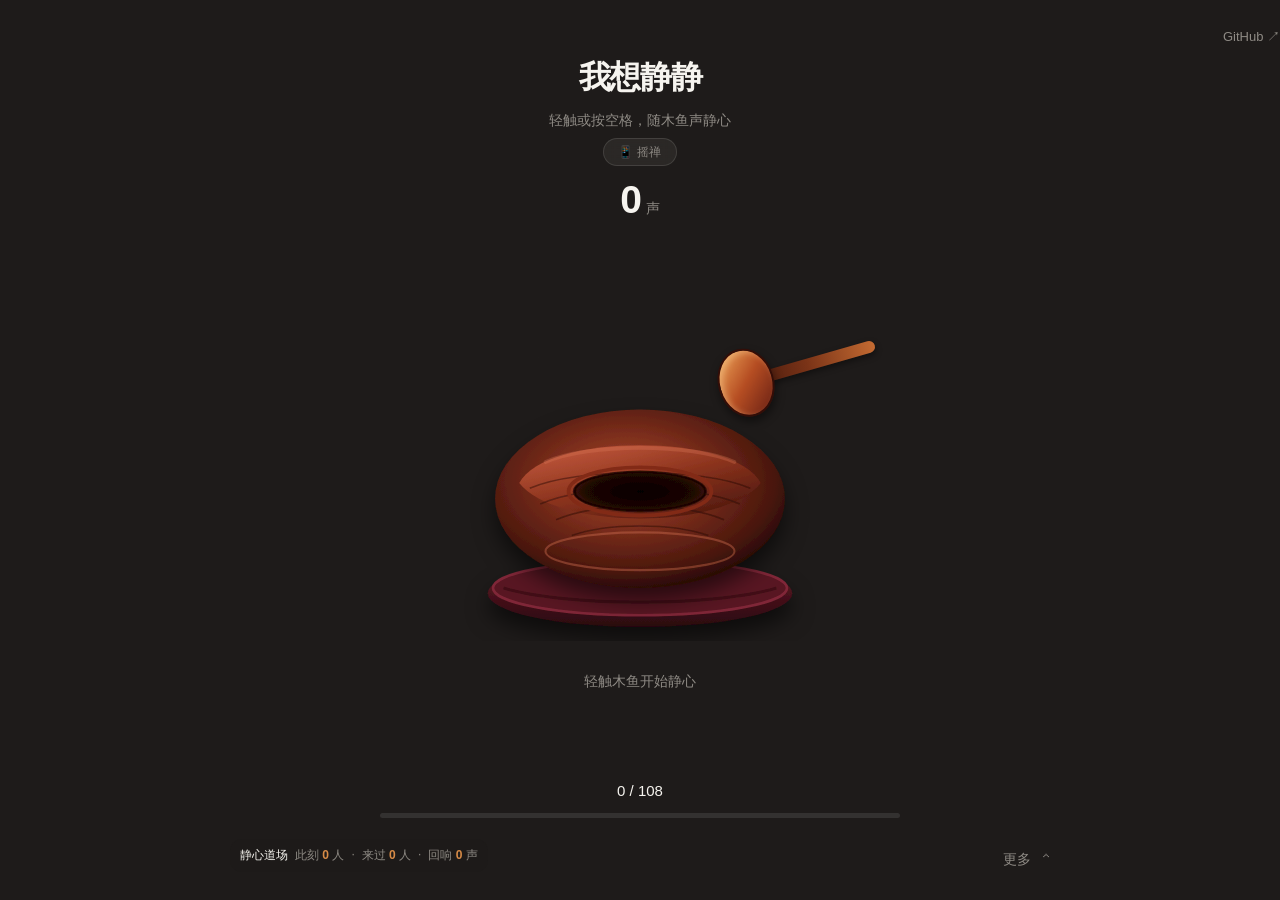
==== commit ba65c498: "feat: enhance woodfish interaction and cache delivery" ====
--- a/index.html
+++ b/index.html
@@ -12,7 +12,7 @@
     <link rel="icon" href="assets/quiet.svg" type="image/svg+xml" />
     <link rel="manifest" href="manifest.webmanifest" />
     <title>我想静静</title>
-    <link rel="stylesheet" href="style.css?v=20260805-v2" />
+    <link rel="stylesheet" href="style.css?v=20260806-woodfish-3" />
     <link rel="stylesheet" href="v2-layout.css?v=20260805-3" />
   </head>
   <body>
@@ -21,19 +21,104 @@
 
       <header class="quiet-header">
         <h1 id="game-title">我想静静</h1>
-        <p>今日静心</p>
+        <p>轻触或按空格，随木鱼声静心</p>
+        <div class="header-action-bar">
+          <button class="shake-top-btn" id="shake-top-btn" type="button" title="摇晃手机触发敲击木鱼">📱 摇禅</button>
+        </div>
         <div class="quiet-count" aria-live="polite" aria-atomic="true"><strong id="merit-count">0</strong><span>声</span></div>
       </header>
 
       <section class="woodfish-ritual" aria-label="敲木鱼">
-        <div class="fish-stage" id="fish-stage" data-model="classic">
-          <div class="halo halo-one" aria-hidden="true"></div><div class="halo halo-two" aria-hidden="true"></div><div class="halo halo-three" aria-hidden="true"></div>
+        <div class="fish-stage" id="fish-stage">
+          <div class="halo halo-one" aria-hidden="true"></div>
+          <div class="halo halo-two" aria-hidden="true"></div>
+          <div class="halo halo-three" aria-hidden="true"></div>
+
           <button class="wood-fish" id="wood-fish" type="button" aria-label="轻触木鱼，增加一声静心">
-            <span class="fish-cap" aria-hidden="true"></span>
-            <span class="fish-body" aria-hidden="true"><span class="fish-grain grain-one"></span><span class="fish-grain grain-two"></span><span class="fish-opening"></span><span class="photo-frame" id="photo-frame"><img id="photo-overlay" alt="" /></span></span>
-            <span class="fish-side side-left" aria-hidden="true"></span><span class="fish-side side-right" aria-hidden="true"></span><span class="fish-base" aria-hidden="true"></span>
-            <span class="fish-mallet" aria-hidden="true"><span></span></span>
+            <!-- 2D 半写实古沉香木鱼矢量 SVG (无粗黑描边，传统椭圆，自然木纹与深色柔软坐垫) -->
+            <svg class="fish-svg" viewBox="0 0 400 300" aria-hidden="true">
+              <defs>
+                <!-- 沉香古木主渐变 -->
+                <radialGradient id="wood-base-grad" cx="45%" cy="40%" r="60%">
+                  <stop offset="0%" stop-color="#ab482f"/>
+                  <stop offset="45%" stop-color="#7a2d1b"/>
+                  <stop offset="85%" stop-color="#4a170d"/>
+                  <stop offset="100%" stop-color="#2c0b06"/>
+                </radialGradient>
+                <!-- 前盖与盖面高光渐变 -->
+                <linearGradient id="cap-wood-grad" x1="20%" y1="10%" x2="80%" y2="90%">
+                  <stop offset="0%" stop-color="#bf563a"/>
+                  <stop offset="50%" stop-color="#8c331d"/>
+                  <stop offset="100%" stop-color="#541b0f"/>
+                </linearGradient>
+                <!-- 发声开口深腔渐变 -->
+                <radialGradient id="cavity-grad" cx="50%" cy="50%" r="50%">
+                  <stop offset="0%" stop-color="#050101"/>
+                  <stop offset="80%" stop-color="#1c0704"/>
+                  <stop offset="100%" stop-color="#3b1109"/>
+                </radialGradient>
+                <!-- 紫红柔软织物坐垫渐变 -->
+                <linearGradient id="cushion-grad" x1="0%" y1="0%" x2="0%" y2="100%">
+                  <stop offset="0%" stop-color="#6e202d"/>
+                  <stop offset="50%" stop-color="#4a121c"/>
+                  <stop offset="100%" stop-color="#2a080f"/>
+                </linearGradient>
+                <!-- 柔和阴影 -->
+                <filter id="soft-shadow" x="-20%" y="-20%" width="140%" height="140%">
+                  <feDropShadow dx="0" dy="12" stdDeviation="10" flood-color="#000000" flood-opacity="0.55"/>
+                </filter>
+              </defs>
+
+              <!-- 1. 底座深色柔软双层织物坐垫 (Velvet Soft Cushion) -->
+              <g class="cushion-group" filter="url(#soft-shadow)">
+                <ellipse cx="200" cy="245" rx="145" ry="32" fill="url(#cushion-grad)"/>
+                <ellipse cx="200" cy="240" rx="140" ry="26" fill="#581622" stroke="#802838" stroke-width="2.5"/>
+                <path d="M70,240 C130,258 270,258 330,240" fill="none" stroke="#360c13" stroke-width="3" opacity="0.6"/>
+              </g>
+
+              <!-- 2. 木鱼主体椭圆腹身 (Mahogany Body) -->
+              <g class="body-group" filter="url(#soft-shadow)">
+                <!-- 主腹体 -->
+                <ellipse cx="200" cy="155" rx="138" ry="85" fill="url(#wood-base-grad)"/>
+
+                <!-- 前背盖面 -->
+                <path d="M85,140 C110,92 290,92 315,140 C280,185 120,185 85,140 Z" fill="url(#cap-wood-grad)" opacity="0.92"/>
+
+                <!-- 自然年轮曲折木纹 (Wood Grain Lines) -->
+                <g stroke="#260804" stroke-width="1.5" fill="none" opacity="0.45">
+                  <path d="M95,145 C140,125 260,125 305,145"/>
+                  <path d="M105,160 C150,140 250,140 295,160"/>
+                  <path d="M120,175 C160,158 240,158 280,175"/>
+                  <path d="M135,190 C170,178 230,178 265,190"/>
+                </g>
+
+                <!-- 表面柔和高光弧线 (Soft Surface Specular Highlight) -->
+                <path d="M110,120 C150,102 250,102 290,120" stroke="#d97659" stroke-width="3.5" stroke-linecap="round" fill="none" opacity="0.32"/>
+
+                <!-- 腹侧祥云雕纹 (Embossed Cloud Ring) -->
+                <ellipse cx="200" cy="205" rx="90" ry="18" stroke="#d47053" stroke-width="2" fill="none" opacity="0.4"/>
+
+                <!-- 中央发声开口与双层雕唇 (Sound Slot & Beveled Lips) -->
+                <g class="sound-cavity">
+                  <ellipse cx="200" cy="148" rx="64" ry="20" fill="url(#cavity-grad)"/>
+                  <ellipse cx="200" cy="148" rx="68" ry="23" stroke="#822b17" stroke-width="3.5" fill="none"/>
+                  <ellipse cx="200" cy="148" rx="62" ry="18" stroke="#1d0603" stroke-width="2" fill="none"/>
+                </g>
+              </g>
+            </svg>
+
+            <!-- 完整保留照片木鱼节点 (Photo Overlay Frame) -->
+            <span class="photo-frame" id="photo-frame"><img id="photo-overlay" alt="" /></span>
+
+            <!-- 右上方物理击打木锤 (Top-Right Mallet) -->
+            <div class="fish-mallet" aria-hidden="true">
+              <div class="mallet-wrapper">
+                <span class="mallet-stick"></span>
+                <span class="mallet-head"></span>
+              </div>
+            </div>
           </button>
+
           <div class="feedback-layer" id="feedback-layer" aria-hidden="true"></div>
         </div>
         <p class="touch-hint">轻触木鱼开始静心</p>
@@ -50,7 +135,7 @@
       <details class="more-play" id="more-play">
         <summary><span>更多</span><i aria-hidden="true">⌃</i></summary>
         <div class="more-sheet" role="dialog" aria-label="更多静心功能">
-          <div class="sheet-heading"><span>更多</span><button class="sheet-close" type="button" aria-label="关闭更多功能">×</button></div>
+          <div class="sheet-heading"><span>玩法与设置</span><button class="sheet-close" id="sheet-close" type="button" aria-label="关闭" onclick="this.closest('details').removeAttribute('open')">✕</button></div>
           <nav class="feature-list" aria-label="静心功能">
             <button type="button" data-panel="photo-panel"><span>📷</span>照片木鱼<i>›</i></button>
             <button type="button" data-panel="worry-panel"><span>📝</span>烦恼签<i>›</i></button>
@@ -63,7 +148,7 @@
           <section class="more-panel" id="worry-panel" hidden><button class="panel-back" type="button">‹ 返回</button><h2>烦恼签</h2><p>写下一件此刻挂念的事，交给木鱼。</p><label class="worry-input" for="worry-input"><textarea id="worry-input" maxlength="24" placeholder="例如：不再为今天的会议焦虑"></textarea></label><p class="panel-note">完成 108 声后，它会随这一刻慢慢放下。</p></section>
           <section class="more-panel" id="imprint-panel" hidden><button class="panel-back" type="button">‹ 返回</button><h2>静心印记</h2><div class="achievement-board"><div class="achievement-heading"><span>与你走过的片刻</span><small id="achievement-count">0 / 4</small></div><div class="achievement-list" id="achievement-list"></div></div><section class="rhythm-mode" aria-label="节奏连击"><strong id="combo-count">0 连</strong><small id="rhythm-status">连续敲击，唤醒木鱼回响</small><div class="rhythm-dots" id="rhythm-dots" aria-hidden="true"><i></i><i></i><i></i><i></i></div></section><section class="personal-progress" aria-label="个人记录"><div><span>累计静心</span><strong id="total-count">0</strong></div><div><span>坚持天数</span><strong id="streak-count">0</strong></div><div><span>今日完成</span><strong id="completion-rate">0%</strong></div></section><button class="share-card" id="share-card" type="button" disabled>完成 108 声后保存静心卡</button></section>
           <section class="more-panel" id="temple-panel" hidden><button class="panel-back" type="button">‹ 返回</button><h2>静心道场</h2><p>有人和你一起，把片刻还给自己。</p><div class="temple-stats"><div><small>已有静心者</small><strong data-stat="visitors">0</strong><em>人</em></div><div><small>木鱼回响</small><strong data-stat="merits">0</strong><em>声</em></div><div><small>此刻正在静心</small><strong data-stat="online">0</strong><em>人</em></div><div><small>累计陪伴</small><strong data-stat="hours">0</strong><em>小时</em></div></div></section>
-          <section class="more-panel" id="settings-panel" hidden><button class="panel-back" type="button">‹ 返回</button><h2>设置</h2><label class="setting-row" for="sound-select"><span>声音</span><select id="sound-select"><option value="wood">木鱼</option><option value="frog">蛙鸣</option><option value="chime">风铃</option></select></label><button class="sound-toggle setting-row" id="sound-toggle" type="button" aria-pressed="true"><span>音效</span><b id="sound-label">已开启</b></button><nav class="legal-links" aria-label="网站说明"><a href="privacy.html">隐私政策 <i>›</i></a><a href="terms.html">服务条款 <i>›</i></a><a href="accessibility.html">无障碍声明 <i>›</i></a><a href="changelog.html">更新日志 <i>›</i></a><a href="https://github.com/lizhicaho/jingjing/issues" target="_blank" rel="noopener">意见反馈 <i>↗</i></a></nav></section>
+          <section class="more-panel" id="settings-panel" hidden><button class="panel-back" type="button">‹ 返回</button><h2>设置</h2><label class="setting-row" for="sound-select"><span>声音</span><select id="sound-select"><option value="wood">木鱼</option><option value="frog">蛙鸣</option><option value="chime">风铃</option></select></label><button class="sound-toggle setting-row" id="sound-toggle" type="button" aria-pressed="true"><span>音效</span><b id="sound-label">已开启</b></button><button class="shake-toggle setting-row" id="shake-toggle-setting" type="button" aria-pressed="false"><span>摇禅 (摇晃手机敲击)</span><b id="shake-label">已关闭</b></button><nav class="legal-links" aria-label="网站说明"><a href="privacy.html">隐私政策 <i>›</i></a><a href="terms.html">服务条款 <i>›</i></a><a href="accessibility.html">无障碍声明 <i>›</i></a><a href="changelog.html">更新日志 <i>›</i></a><a href="https://github.com/lizhicaho/jingjing/issues" target="_blank" rel="noopener">意见反馈 <i>↗</i></a></nav></section>
         </div>
       </details>
 
@@ -73,6 +158,6 @@
     <footer class="site-footer"><strong>我想静静</strong><p>让每一次敲击，都成为一次短暂的放松。</p><nav><span>🔒 Protected by HTTPS</span><a href="https://github.com/lizhicaho/jingjing" target="_blank" rel="noopener">⭐ Star on GitHub</a><a href="https://github.com/lizhicaho/jingjing/issues" target="_blank" rel="noopener">💬 Feedback</a><a href="https://github.com/lizhicaho/jingjing/releases" target="_blank" rel="noopener">📄 更新日志</a></nav><small>© 2026 我想静静 · v1.0.0</small></footer>
     <section class="release-modal" id="release-modal" role="dialog" aria-modal="true" aria-labelledby="release-title" hidden><div class="release-card"><span>放</span><p>今日静心已圆满</p><h2 id="release-title">已放下</h2><p id="release-text">愿此刻的心事，随木鱼声慢慢远去。</p><button id="release-close" type="button">收下此刻</button></div></section>
     <audio id="frog-audio" preload="auto" src="assets/single-frog-croak.oga"></audio>
-    <script src="stats-config.js"></script><script src="game.js?v=20260805-v3"></script>
+    <script src="stats-config.js"></script><script src="game.js?v=20260806-shake-speed-dynamic"></script>
   </body>
 </html>
--- a/style.css
+++ b/style.css
@@ -1 +1 @@
-:root{--bg:#1e1b1a;--card:#2a2522;--accent:#d78b47;--text:#f6f4ef;--muted:#8e8a84;--ease:cubic-bezier(.2,.75,.25,1);font-family:-apple-system,BlinkMacSystemFont,"Segoe UI","PingFang SC","Microsoft YaHei",sans-serif}*{box-sizing:border-box}html,body{margin:0;min-width:320px;color:var(--text);background:var(--bg)}button,select,textarea{font:inherit}button{border:0}a{color:inherit}.zen-room{position:relative;display:grid;grid-template-rows:auto 1fr auto;width:min(100% - 48px,800px);min-height:100svh;margin:auto;padding:64px 0 34px;isolation:isolate}.source-link{position:absolute;top:28px;right:0;color:var(--muted);font-size:13px;text-decoration:none;transition:color .22s var(--ease)}.source-link:hover{color:var(--text)}.quiet-header{text-align:center}.quiet-header h1{margin:0;color:var(--text);font-size:32px;font-weight:750;letter-spacing:-.04em}.quiet-header p{margin:12px 0 4px;color:var(--muted);font-size:14px}.quiet-count{display:flex;justify-content:center;align-items:baseline;gap:6px;color:var(--muted)}.quiet-count strong{color:var(--text);font-size:39px;font-weight:650;letter-spacing:-.06em}.quiet-count span{font-size:14px}.woodfish-ritual{display:grid;align-content:center;justify-items:center;min-height:0;padding:10px 0}.fish-stage{position:relative;display:grid;width:480px;max-width:70vw;height:350px;place-items:center}.halo{position:absolute;width:290px;height:290px;border:1px solid rgb(246 244 239 / 5%);border-radius:50%;transition:transform .25s var(--ease),opacity .25s var(--ease)}.halo-two{width:235px;height:235px;border-color:rgb(246 244 239 / 3%)}.halo-three{width:180px;height:180px;border-color:rgb(246 244 239 / 1%)}.fish-stage.is-impact .halo{opacity:.8;transform:scale(1.12)}.wood-fish{position:relative;z-index:1;width:285px;height:220px;padding:0;cursor:pointer;background:transparent;outline:0;transform:translateZ(0);transition:filter .25s var(--ease)}.wood-fish:focus-visible{outline:2px solid var(--accent);outline-offset:12px;border-radius:50%}.wood-fish.is-knocking{animation:knock .26s var(--ease)}.fish-cap,.fish-body,.fish-opening,.fish-mallet,.fish-mallet span,.fish-grain,.photo-frame{position:absolute}.fish-cap{top:30px;left:48px;width:186px;height:97px;background:linear-gradient(155deg,#c96835,#7d291b 80%);border:9px solid #5f2116;border-bottom:0;border-radius:52% 52% 28% 28%/72% 72% 22% 22%;box-shadow:inset 12px 12px 20px rgb(255 199 113 / 16%)}.fish-body{bottom:19px;left:27px;width:233px;height:118px;overflow:hidden;background:linear-gradient(150deg,#ad4b28,#692217 78%);border:9px solid #592015;border-radius:48% 48% 43% 43%/60% 60% 37% 37%;box-shadow:inset 10px 13px 16px rgb(255 185 93 / 14%),0 17px 22px rgb(0 0 0 / 22%)}.fish-opening{top:54px;left:77px;width:80px;height:30px;background:#42150e;border-radius:50%;box-shadow:inset 0 4px 8px rgb(0 0 0 / 35%)}.fish-grain{width:120px;height:120px;border:3px solid rgb(245 164 75 / 22%);border-radius:50%;transform:rotate(35deg)}.grain-one{top:42px;left:-25px}.grain-two{top:44px;right:-32px}.fish-mallet{top:7px;right:14px;width:140px;height:38px;transform:rotate(-28deg);transform-origin:22px 22px}.fish-mallet::before{position:absolute;top:16px;left:20px;width:125px;height:14px;background:linear-gradient(90deg,#81351e,#d8783e);border-radius:99px;content:""}.fish-mallet span{z-index:1;top:2px;left:0;width:45px;height:45px;background:linear-gradient(145deg,#f0b65e,#a94c25);border:6px solid #71301b;border-radius:50%;box-shadow:inset 5px 5px 6px rgb(255 230 155 / 30%)}.photo-frame{z-index:2;top:36px;left:83px;display:none;width:54px;height:54px;overflow:hidden;border:3px solid #f6dda4;border-radius:50%;transform:rotate(-6deg)}.photo-frame.is-visible{display:block}.photo-frame img{width:100%;height:100%;object-fit:cover}.fish-side,.fish-base{display:none}.feedback-layer{position:absolute;inset:0;pointer-events:none}.merit-pop{position:absolute;top:30%;left:50%;color:var(--accent);font-size:22px;font-weight:650;animation:float .75s var(--ease) forwards}.ripple{position:absolute;top:50%;left:50%;width:70px;height:70px;border:1px solid rgb(215 139 71 / 55%);border-radius:50%;animation:ripple .55s var(--ease) forwards}.spark,.impact-mark{display:none}.touch-hint{margin:0;color:var(--muted);font-size:14px}.today-progress{width:min(100%,520px);justify-self:center;padding-bottom:10px}.today-progress>div:first-child{display:flex;justify-content:center;color:var(--text);font-size:15px}.level-track{height:5px;margin-top:14px;overflow:hidden;background:rgb(246 244 239 / 10%);border-radius:999px}.level-track span{display:block;width:0;height:100%;background:var(--accent);border-radius:inherit;transition:width .26s var(--ease)}.more-play{position:fixed;z-index:20;right:24px;bottom:24px}.more-play summary{display:flex;align-items:center;gap:10px;color:var(--muted);cursor:pointer;font-size:14px;list-style:none}.more-play summary::-webkit-details-marker{display:none}.more-play summary i{font-size:18px;font-style:normal;transition:transform .25s var(--ease)}.more-play[open] summary{display:none}.more-sheet{display:none}.more-play[open] .more-sheet{display:block}.more-play[open]{position:fixed;z-index:40;inset:0;width:auto;background:rgb(0 0 0 / 36%)}.more-play[open] .more-sheet{position:absolute;right:0;top:0;bottom:0;width:min(100%,390px);overflow-y:auto;padding:28px 22px;background:var(--card);animation:drawer-in .25s var(--ease)}.sheet-heading{display:flex;justify-content:space-between;align-items:center;margin-bottom:22px;color:var(--text);font-size:22px;font-weight:650}.sheet-close{width:40px;height:40px;color:var(--muted);cursor:pointer;background:transparent;font-size:28px}.feature-list{display:grid;gap:8px}.feature-list button,.setting-row{display:flex;align-items:center;width:100%;min-height:48px;padding:0 14px;color:var(--text);cursor:pointer;background:rgb(246 244 239 / 4%);border-radius:16px;text-align:left}.feature-list span{width:32px;font-size:17px}.feature-list i{margin-left:auto;color:var(--muted);font-size:22px;font-style:normal}.more-panel{padding-top:4px}.more-panel h2{margin:8px 0;color:var(--text);font-size:22px}.more-panel>p,.panel-note,.more-panel small{display:block;color:var(--muted);font-size:14px;line-height:1.7}.panel-back{margin-bottom:16px;padding:0;color:var(--muted);cursor:pointer;background:transparent}.photo-upload,.photo-clear{display:inline-flex;min-height:48px;align-items:center;padding:0 18px;margin:12px 8px 8px 0;color:var(--text);cursor:pointer;background:rgb(215 139 71 / 17%);border-radius:24px}.photo-play input,.more-panel input[type=file]{position:absolute;width:1px;height:1px;overflow:hidden;clip:rect(0 0 0 0)}.worry-input textarea{width:100%;min-height:116px;padding:16px;color:var(--text);resize:none;background:rgb(246 244 239 / 5%);border:1px solid rgb(246 244 239 / 9%);border-radius:16px;outline:none}.achievement-board{margin-top:18px}.achievement-heading{display:flex;justify-content:space-between;color:var(--muted);font-size:13px}.achievement-list{position:relative;margin-top:14px;padding-left:18px;border-left:1px solid rgb(246 244 239 / 13%)}.achievement{position:relative;display:flex;align-items:center;gap:10px;min-height:38px;color:var(--muted);font-size:13px}.achievement::before{position:absolute;left:-23px;width:9px;height:9px;background:var(--card);border:1px solid var(--muted);border-radius:50%;content:""}.achievement.is-unlocked{color:var(--text)}.achievement.is-unlocked::before{background:var(--accent);border-color:var(--accent)}.achievement b{display:none}.achievement i{font-style:normal}.rhythm-mode,.personal-progress{display:flex;align-items:center;gap:14px;margin-top:18px;padding:14px;color:var(--muted);background:rgb(246 244 239 / 4%);border-radius:16px}.rhythm-mode strong{color:var(--text)}.rhythm-dots{display:flex;gap:5px;margin-left:auto}.rhythm-dots i{width:5px;height:5px;background:var(--muted);border-radius:50%}.rhythm-dots .is-active{background:var(--accent)}.personal-progress{justify-content:space-between}.personal-progress div{display:grid;gap:4px;text-align:center}.personal-progress span{font-size:11px}.personal-progress strong{color:var(--text)}.share-card{width:100%;min-height:48px;margin-top:18px;color:var(--text);cursor:pointer;background:rgb(215 139 71 / 18%);border-radius:24px}.share-card:disabled{color:var(--muted);cursor:default;background:rgb(246 244 239 / 6%)}.temple-stats{display:grid;grid-template-columns:1fr 1fr;gap:10px;margin-top:18px}.temple-stats div{padding:16px;background:rgb(246 244 239 / 4%);border-radius:16px}.temple-stats small{display:block;color:var(--muted);font-size:12px}.temple-stats strong{display:inline-block;margin-top:8px;color:var(--text);font-size:24px;font-weight:600}.temple-stats em{color:var(--muted);font-size:12px;font-style:normal}.setting-row{justify-content:space-between;margin-top:10px}.setting-row select{color:var(--text);background:transparent;border:0}.setting-row b{color:var(--accent);font-weight:500}.wisdom-toast{position:fixed;z-index:50;top:20px;left:50%;display:flex;gap:10px;align-items:center;width:min(90vw,400px);padding:12px 16px;color:var(--text);pointer-events:none;background:var(--card);border-radius:16px;opacity:0;transform:translate(-50%,-12px);transition:.25s var(--ease)}.wisdom-toast.is-visible{opacity:1;transform:translate(-50%,0)}.wisdom-toast span{color:var(--accent)}.wisdom-toast p{margin:0;font-size:13px}.site-footer{width:min(100% - 48px,800px);margin:0 auto;padding:28px 0 36px;color:var(--muted);font-size:12px;text-align:center}.site-footer strong{color:var(--text);font-weight:500}.site-footer p{margin:8px}.site-footer nav{display:flex;flex-wrap:wrap;justify-content:center;gap:10px;margin:16px 0}.site-footer a{text-decoration:none}.release-modal{position:fixed;z-index:70;inset:0;display:grid;place-items:center;padding:24px;background:rgb(0 0 0 / 50%)}.release-modal[hidden]{display:none}.release-card{width:min(100%,340px);padding:32px 24px;text-align:center;background:var(--card);border-radius:24px}.release-card>span{color:var(--accent);font-size:28px}.release-card h2{margin:10px 0}.release-card p{color:var(--muted);line-height:1.6}.release-card button{min-width:130px;min-height:48px;margin-top:12px;color:var(--text);cursor:pointer;background:rgb(215 139 71 / 18%);border-radius:24px}@keyframes knock{45%{transform:scale(.95)}75%{transform:scale(1.02)}}@keyframes ripple{to{opacity:0;transform:translate(-50%,-50%) scale(3)}}@keyframes float{to{opacity:0;transform:translate(-50%,-80px)}}@keyframes drawer-in{from{transform:translateX(20px);opacity:0}to{transform:none;opacity:1}}@media(max-width:700px){html,body{height:100%;overflow:hidden}.zen-room{width:100%;height:100%;min-height:0;padding:52px 24px 88px}.source-link{top:20px;right:22px;font-size:12px}.quiet-header h1{font-size:30px}.woodfish-ritual{padding:0}.fish-stage{width:65vw;max-width:330px;height:min(42vh,350px)}.wood-fish{transform:scale(.9)}.touch-hint{font-size:14px}.today-progress{padding-bottom:0}.more-play{right:18px;bottom:max(18px,env(safe-area-inset-bottom))}.more-play[open]{inset:0;background:rgb(0 0 0 / 42%)}.more-play[open] .more-sheet{top:auto;left:0;right:0;bottom:0;width:100%;max-height:76vh;border-radius:24px 24px 0 0;animation:sheet-in .25s var(--ease)}.site-footer{display:none}.temple-stats{padding-bottom:8px}@keyframes sheet-in{from{transform:translateY(24px);opacity:0}to{transform:none;opacity:1}}}@media(prefers-reduced-motion:reduce){*,*::before,*::after{animation-duration:.01ms!important;transition-duration:.01ms!important}}
+:root{--bg:#1e1b1a;--card:#2a2522;--accent:#d78b47;--text:#f6f4ef;--muted:#8e8a84;--ease:cubic-bezier(.2,.75,.25,1);font-family:-apple-system,BlinkMacSystemFont,"Segoe UI","PingFang SC","Microsoft YaHei",sans-serif}*{box-sizing:border-box}html,body{margin:0;min-width:320px;color:var(--text);background:var(--bg)}button,select,textarea{font:inherit}button{border:0}a{color:inherit}.zen-room{position:relative;display:grid;grid-template-rows:auto 1fr auto;width:min(100% - 48px,800px);min-height:100svh;margin:auto;padding:64px 0 34px;isolation:isolate;cursor:pointer}.source-link{position:absolute;top:28px;right:0;z-index:15;color:var(--muted);font-size:13px;text-decoration:none;transition:color .22s var(--ease)}.source-link:hover{color:var(--text)}.quiet-header{text-align:center}.quiet-header h1{margin:0;color:var(--text);font-size:32px;font-weight:750;letter-spacing:-.04em}.quiet-header p{margin:12px 0 4px;color:var(--muted);font-size:14px}.header-action-bar{display:flex;justify-content:center;margin:8px 0 12px}.shake-top-btn{position:relative!important;top:auto!important;left:auto!important;z-index:15!important;display:inline-flex!important;align-items:center!important;justify-content:center!important;width:auto!important;max-width:max-content!important;height:28px!important;padding:0 14px!important;margin:0!important;color:var(--muted);cursor:pointer;background:rgb(246 244 239 / 6%)!important;border:1px solid rgb(246 244 239 / 12%)!important;border-radius:99px!important;font-size:12px!important;font-weight:500!important;letter-spacing:.02em;backdrop-filter:blur(6px);-webkit-backdrop-filter:blur(6px);pointer-events:auto;transition:all .22s var(--ease)}.shake-top-btn:hover{color:var(--text);background:rgb(246 244 239 / 12%)!important;border-color:rgb(246 244 239 / 22%)!important;transform:translateY(-1px)}.shake-top-btn:active{transform:scale(.95)}.shake-top-btn.is-active{color:#1e1b1a!important;background:var(--accent)!important;border-color:var(--accent)!important;font-weight:600!important;box-shadow:0 3px 10px rgb(215 139 71 / 40%)!important}.quiet-count{display:flex;justify-content:center;align-items:baseline;gap:6px;color:var(--muted)}.quiet-count strong{color:var(--text);font-size:39px;font-weight:650;letter-spacing:-.06em}.quiet-count span{font-size:14px}.woodfish-ritual{display:grid;align-content:center;justify-items:center;min-height:0;padding:10px 0;width:100%}.fish-stage{position:relative;display:grid;width:100%;max-width:520px;height:360px;place-items:center;cursor:pointer}.halo{position:absolute;width:340px;height:340px;border:1px solid rgb(246 244 239 / 2.5%);border-radius:50%;opacity:0.25;pointer-events:none;transition:transform .3s var(--ease),opacity .3s var(--ease)}.halo-two{width:275px;height:275px;border-color:rgb(246 244 239 / 1.8%)}.halo-three{width:210px;height:210px;border-color:rgb(246 244 239 / 1%)}.fish-stage.is-impact .halo{opacity:.65;transform:scale(1.08)}.wood-fish{position:relative;z-index:1;width:clamp(58vw,62vw,66vw);max-width:420px;height:auto;aspect-ratio:400/300;padding:0;cursor:pointer;background:transparent;outline:0;transform:translateZ(0);transition:filter .25s var(--ease);animation:gentle-float 4.5s ease-in-out infinite}.wood-fish::before{position:absolute;inset:-24px -16px;content:""}.wood-fish:focus-visible{outline:2px solid var(--accent);outline-offset:12px;border-radius:50%}.wood-fish.is-knocking .fish-svg{animation:fish-impact-bounce .32s cubic-bezier(.2,.8,.25,1)}.wood-fish.is-knocking .mallet-wrapper{animation:realistic-hammer-strike .32s cubic-bezier(.15,.85,.3,1.1) forwards}.fish-svg{width:100%;height:100%;display:block;transition:transform .18s var(--ease)}.fish-mallet{position:absolute;top:-10%;right:-8%;width:42%;height:32%;pointer-events:none;z-index:10}.mallet-wrapper{width:100%;height:100%;position:relative;transform:rotate(-16deg);transform-origin:88% 22%;transition:transform .15s var(--ease)}.mallet-stick{position:absolute;top:38%;left:12%;width:80%;height:12%;background:linear-gradient(90deg,#3b140b,#7a3317,#c46b32);border-radius:99px;box-shadow:0 3px 6px rgba(0,0,0,0.4)}.mallet-head{position:absolute;top:10%;left:0;width:32%;height:68%;background:linear-gradient(135deg,#f2a95c,#b54d22,#631c13);border:2px solid #330d07;border-radius:50%;box-shadow:inset 3px 3px 6px rgba(255,220,160,0.4),0 5px 10px rgba(0,0,0,0.45)}.photo-frame{position:absolute;z-index:2;top:34%;left:36%;display:none;width:20%;height:27%;overflow:hidden;border:2.5px solid #f6dda4;border-radius:50%;box-shadow:0 4px 12px rgba(0,0,0,0.45);transform:rotate(-4deg)}.photo-frame.is-visible{display:block}.photo-frame img{width:100%;height:100%;object-fit:cover}.feedback-layer{position:absolute;inset:0;pointer-events:none}.merit-pop{position:absolute;top:30%;left:50%;color:var(--accent);font-size:22px;font-weight:650;animation:float .75s var(--ease) forwards}.ripple{position:absolute;top:50%;left:50%;width:70px;height:70px;border:1px solid rgb(215 139 71 / 55%);border-radius:50%;animation:ripple .55s var(--ease) forwards}.touch-hint{margin:0;color:var(--muted);font-size:14px}.today-progress{width:min(100%,520px);justify-self:center;padding-bottom:10px}.today-progress>div:first-child{display:flex;justify-content:center;color:var(--text);font-size:15px}.level-track{height:5px;margin-top:14px;overflow:hidden;background:rgb(246 244 239 / 10%);border-radius:999px}.level-track span{display:block;width:0;height:100%;background:var(--accent);border-radius:inherit;transition:width .26s var(--ease)}.more-play{position:fixed;z-index:20;right:24px;bottom:24px}.more-play summary{display:flex;align-items:center;gap:10px;color:var(--muted);cursor:pointer;font-size:14px;list-style:none}.more-play summary::-webkit-details-marker{display:none}.more-play summary i{font-size:18px;font-style:normal;transition:transform .25s var(--ease)}.more-play[open] summary{display:none}.more-sheet{display:none}.more-play[open] .more-sheet{display:block}.more-play[open]{position:fixed;z-index:40;inset:0;width:auto;background:rgb(0 0 0 / 36%)}.more-play[open] .more-sheet{position:absolute;right:0;top:0;bottom:0;width:min(100%,390px);overflow-y:auto;padding:28px 22px;background:var(--card);animation:drawer-in .25s var(--ease)}.sheet-heading{display:flex;justify-content:space-between;align-items:center;margin-bottom:22px;color:var(--text);font-size:22px;font-weight:650}.sheet-close{width:40px;height:40px;color:var(--muted);cursor:pointer;background:transparent;font-size:28px}.feature-list{display:grid;gap:8px}.feature-list button,.setting-row{display:flex;align-items:center;width:100%;min-height:48px;padding:0 14px;color:var(--text);cursor:pointer;background:rgb(246 244 239 / 4%);border-radius:16px;text-align:left}.feature-list span{width:32px;font-size:17px}.feature-list i{margin-left:auto;color:var(--muted);font-size:22px;font-style:normal}.more-panel{padding-top:4px}.more-panel h2{margin:8px 0;color:var(--text);font-size:22px}.more-panel>p,.panel-note,.more-panel small{display:block;color:var(--muted);font-size:14px;line-height:1.7}.panel-back{margin-bottom:16px;padding:0;color:var(--muted);cursor:pointer;background:transparent}.photo-upload,.photo-clear{display:inline-flex;min-height:48px;align-items:center;padding:0 18px;margin:12px 8px 8px 0;color:var(--text);cursor:pointer;background:rgb(215 139 71 / 17%);border-radius:24px}.photo-play input,.more-panel input[type=file]{position:absolute;width:1px;height:1px;overflow:hidden;clip:rect(0 0 0 0)}.worry-input textarea{width:100%;min-height:116px;padding:16px;color:var(--text);resize:none;background:rgb(246 244 239 / 5%);border:1px solid rgb(246 244 239 / 9%);border-radius:16px;outline:none}.achievement-board{margin-top:18px}.achievement-heading{display:flex;justify-content:space-between;color:var(--muted);font-size:13px}.achievement-list{position:relative;margin-top:14px;padding-left:18px;border-left:1px solid rgb(246 244 239 / 13%)}.achievement{position:relative;display:flex;align-items:center;gap:10px;min-height:38px;color:var(--muted);font-size:13px}.achievement::before{position:absolute;left:-23px;width:9px;height:9px;background:var(--card);border:1px solid var(--muted);border-radius:50%;content:""}.achievement.is-unlocked{color:var(--text)}.achievement.is-unlocked::before{background:var(--accent);border-color:var(--accent)}.achievement b{display:none}.achievement i{font-style:normal}.rhythm-mode,.personal-progress{display:flex;align-items:center;gap:14px;margin-top:18px;padding:14px;color:var(--muted);background:rgb(246 244 239 / 4%);border-radius:16px}.rhythm-mode strong{color:var(--text)}.rhythm-dots{display:flex;gap:5px;margin-left:auto}.rhythm-dots i{width:5px;height:5px;background:var(--muted);border-radius:50%}.rhythm-dots .is-active{background:var(--accent)}.personal-progress{justify-content:space-between}.personal-progress div{display:grid;gap:4px;text-align:center}.personal-progress span{font-size:11px}.personal-progress strong{color:var(--text)}.share-card{width:100%;min-height:48px;margin-top:18px;color:var(--text);cursor:pointer;background:rgb(215 139 71 / 18%);border-radius:24px}.share-card:disabled{color:var(--muted);cursor:default;background:rgb(246 244 239 / 6%)}.temple-stats{display:grid;grid-template-columns:1fr 1fr;gap:10px;margin-top:18px}.temple-stats div{padding:16px;background:rgb(246 244 239 / 4%);border-radius:16px}.temple-stats small{display:block;color:var(--muted);font-size:12px}.temple-stats strong{display:inline-block;margin-top:8px;color:var(--text);font-size:24px;font-weight:600}.temple-stats em{color:var(--muted);font-size:12px;font-style:normal}.setting-row{justify-content:space-between;margin-top:10px}.setting-row select{color:var(--text);background:transparent;border:0}.setting-row b{color:var(--accent);font-weight:500}.wisdom-toast{position:fixed;z-index:50;top:20px;left:50%;display:flex;gap:10px;align-items:center;width:min(90vw,400px);padding:12px 16px;color:var(--text);pointer-events:none;background:var(--card);border-radius:16px;opacity:0;transform:translate(-50%,-12px);transition:.25s var(--ease)}.wisdom-toast.is-visible{opacity:1;transform:translate(-50%,0)}.wisdom-toast span{color:var(--accent)}.wisdom-toast p{margin:0;font-size:13px}.site-footer{width:min(100% - 48px,800px);margin:0 auto;padding:28px 0 36px;color:var(--muted);font-size:12px;text-align:center}.site-footer strong{color:var(--text);font-weight:500}.site-footer p{margin:8px}.site-footer nav{display:flex;flex-wrap:wrap;justify-content:center;gap:10px;margin:16px 0}.site-footer a{text-decoration:none}.release-modal{position:fixed;z-index:70;inset:0;display:grid;place-items:center;padding:24px;background:rgb(0 0 0 / 50%)}.release-modal[hidden]{display:none}.release-card{width:min(100%,340px);padding:32px 24px;text-align:center;background:var(--card);border-radius:24px}.release-card>span{color:var(--accent);font-size:28px}.release-card h2{margin:10px 0}.release-card p{color:var(--muted);line-height:1.6}.release-card button{min-width:130px;min-height:48px;margin-top:12px;color:var(--text);cursor:pointer;background:rgb(215 139 71 / 18%);border-radius:24px}@keyframes gentle-float{0%,100%{transform:translateY(0)}50%{transform:translateY(-2.8px)}}@keyframes knock{45%{transform:scale(.95)}75%{transform:scale(1.02)}}@keyframes fish-impact-bounce{0%{transform:scale(1) rotate(0deg)}48%{transform:scale(0.94,0.97) translateY(3px) rotate(-1.5deg)}72%{transform:scale(1.03,1.02) translateY(-1px) rotate(0.8deg)}100%{transform:scale(1) rotate(0deg)}}@keyframes realistic-hammer-strike{0%{transform:rotate(-16deg) translate(0,0)}30%{transform:rotate(-48deg) translate(12px,-20px)}54%{transform:rotate(24deg) translate(-30px,40px)}76%{transform:rotate(-10deg) translate(-6px,6px)}100%{transform:rotate(-16deg) translate(0,0)}}@keyframes ripple{to{opacity:0;transform:translate(-50%,-50%) scale(3)}}@keyframes float{to{opacity:0;transform:translate(-50%,-80px)}}@keyframes drawer-in{from{transform:translateX(20px);opacity:0}to{transform:none;opacity:1}}@media(max-width:700px){html,body{height:100%;overflow:hidden}.zen-room{width:100%;height:100%;min-height:0;padding:52px 24px 88px}.source-link{top:20px;right:22px;font-size:12px}.quiet-header h1{font-size:30px}.woodfish-ritual{padding:0}.fish-stage{width:100%;height:min(42vh,360px)}.wood-fish{width:clamp(58vw,62vw,66vw)}.touch-hint{font-size:14px}.today-progress{padding-bottom:0}.more-play{right:18px;bottom:max(18px,env(safe-area-inset-bottom))}.more-play[open]{inset:0;background:rgb(0 0 0 / 42%)}.more-play[open] .more-sheet{top:auto;left:0;right:0;bottom:0;width:100%;max-height:76vh;border-radius:24px 24px 0 0;animation:sheet-in .25s var(--ease)}.site-footer{display:none}.temple-stats{padding-bottom:8px}@keyframes sheet-in{from{transform:translateY(24px);opacity:0}to{transform:none;opacity:1}}}@media(prefers-reduced-motion:reduce){*,*::before,*::after{animation-duration:.01ms!important;transition-duration:.01ms!important}}
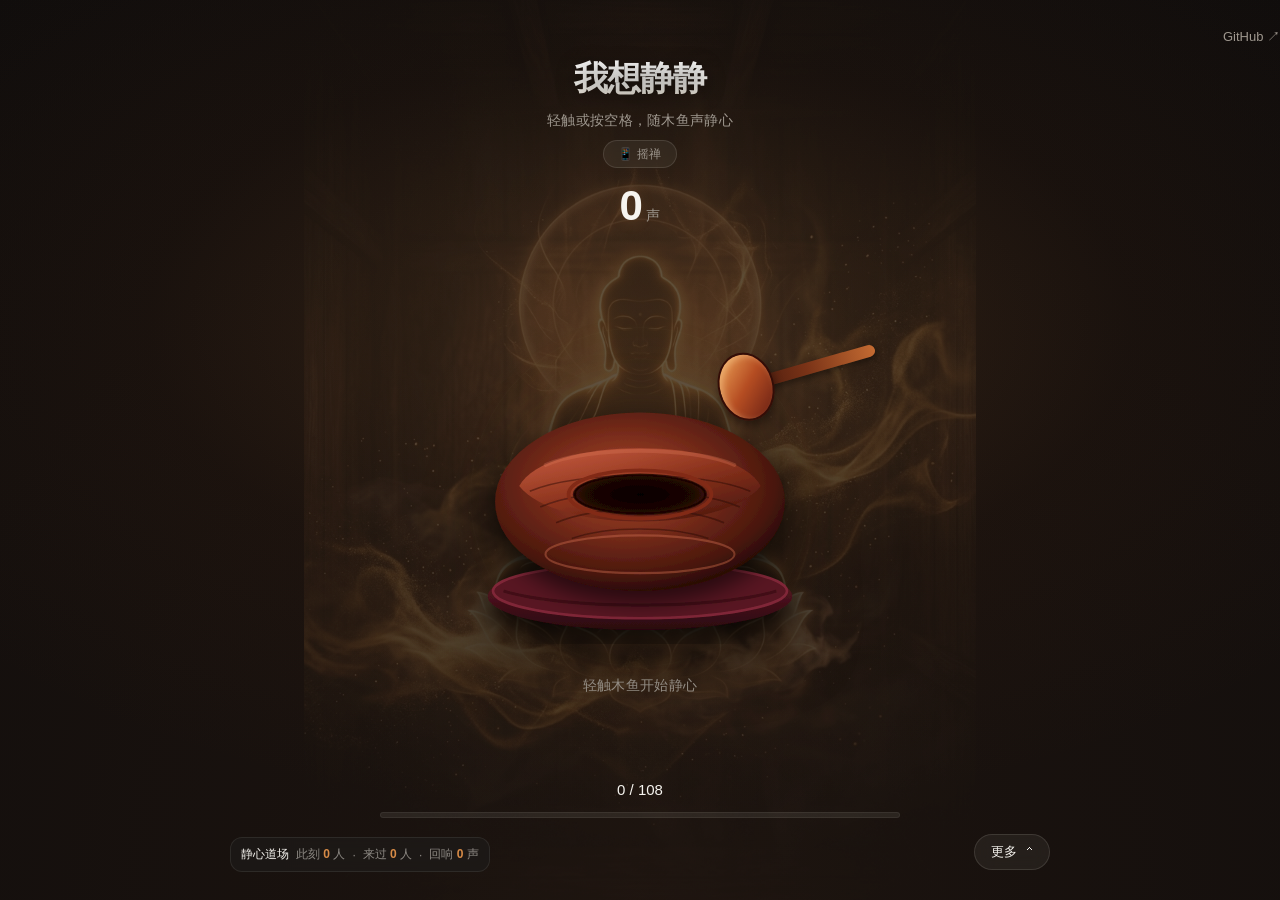
==== commit 73f0be96: "feat: add zen ambient background" ====
--- a/index.html
+++ b/index.html
@@ -12,10 +12,11 @@
     <link rel="icon" href="assets/quiet.svg" type="image/svg+xml" />
     <link rel="manifest" href="manifest.webmanifest" />
     <title>我想静静</title>
-    <link rel="stylesheet" href="style.css?v=20260806-woodfish-3" />
+    <link rel="stylesheet" href="style.css?v=20260806-buddha-bg-v4" />
     <link rel="stylesheet" href="v2-layout.css?v=20260805-3" />
   </head>
   <body>
+    <div class="buddha-backdrop" aria-hidden="true"></div>
     <main class="zen-room" aria-labelledby="game-title">
       <a class="source-link" href="https://github.com/lizhicaho/jingjing" target="_blank" rel="noopener noreferrer" aria-label="查看 GitHub 源码">GitHub ↗</a>
 
@@ -158,6 +159,6 @@
     <footer class="site-footer"><strong>我想静静</strong><p>让每一次敲击，都成为一次短暂的放松。</p><nav><span>🔒 Protected by HTTPS</span><a href="https://github.com/lizhicaho/jingjing" target="_blank" rel="noopener">⭐ Star on GitHub</a><a href="https://github.com/lizhicaho/jingjing/issues" target="_blank" rel="noopener">💬 Feedback</a><a href="https://github.com/lizhicaho/jingjing/releases" target="_blank" rel="noopener">📄 更新日志</a></nav><small>© 2026 我想静静 · v1.0.0</small></footer>
     <section class="release-modal" id="release-modal" role="dialog" aria-modal="true" aria-labelledby="release-title" hidden><div class="release-card"><span>放</span><p>今日静心已圆满</p><h2 id="release-title">已放下</h2><p id="release-text">愿此刻的心事，随木鱼声慢慢远去。</p><button id="release-close" type="button">收下此刻</button></div></section>
     <audio id="frog-audio" preload="auto" src="assets/single-frog-croak.oga"></audio>
-    <script src="stats-config.js"></script><script src="game.js?v=20260806-shake-speed-dynamic"></script>
+    <script src="stats-config.js"></script><script src="game.js?v=20260806-zen-ambient-v3"></script>
   </body>
 </html>
--- a/style.css
+++ b/style.css
@@ -1 +1 @@
-:root{--bg:#1e1b1a;--card:#2a2522;--accent:#d78b47;--text:#f6f4ef;--muted:#8e8a84;--ease:cubic-bezier(.2,.75,.25,1);font-family:-apple-system,BlinkMacSystemFont,"Segoe UI","PingFang SC","Microsoft YaHei",sans-serif}*{box-sizing:border-box}html,body{margin:0;min-width:320px;color:var(--text);background:var(--bg)}button,select,textarea{font:inherit}button{border:0}a{color:inherit}.zen-room{position:relative;display:grid;grid-template-rows:auto 1fr auto;width:min(100% - 48px,800px);min-height:100svh;margin:auto;padding:64px 0 34px;isolation:isolate;cursor:pointer}.source-link{position:absolute;top:28px;right:0;z-index:15;color:var(--muted);font-size:13px;text-decoration:none;transition:color .22s var(--ease)}.source-link:hover{color:var(--text)}.quiet-header{text-align:center}.quiet-header h1{margin:0;color:var(--text);font-size:32px;font-weight:750;letter-spacing:-.04em}.quiet-header p{margin:12px 0 4px;color:var(--muted);font-size:14px}.header-action-bar{display:flex;justify-content:center;margin:8px 0 12px}.shake-top-btn{position:relative!important;top:auto!important;left:auto!important;z-index:15!important;display:inline-flex!important;align-items:center!important;justify-content:center!important;width:auto!important;max-width:max-content!important;height:28px!important;padding:0 14px!important;margin:0!important;color:var(--muted);cursor:pointer;background:rgb(246 244 239 / 6%)!important;border:1px solid rgb(246 244 239 / 12%)!important;border-radius:99px!important;font-size:12px!important;font-weight:500!important;letter-spacing:.02em;backdrop-filter:blur(6px);-webkit-backdrop-filter:blur(6px);pointer-events:auto;transition:all .22s var(--ease)}.shake-top-btn:hover{color:var(--text);background:rgb(246 244 239 / 12%)!important;border-color:rgb(246 244 239 / 22%)!important;transform:translateY(-1px)}.shake-top-btn:active{transform:scale(.95)}.shake-top-btn.is-active{color:#1e1b1a!important;background:var(--accent)!important;border-color:var(--accent)!important;font-weight:600!important;box-shadow:0 3px 10px rgb(215 139 71 / 40%)!important}.quiet-count{display:flex;justify-content:center;align-items:baseline;gap:6px;color:var(--muted)}.quiet-count strong{color:var(--text);font-size:39px;font-weight:650;letter-spacing:-.06em}.quiet-count span{font-size:14px}.woodfish-ritual{display:grid;align-content:center;justify-items:center;min-height:0;padding:10px 0;width:100%}.fish-stage{position:relative;display:grid;width:100%;max-width:520px;height:360px;place-items:center;cursor:pointer}.halo{position:absolute;width:340px;height:340px;border:1px solid rgb(246 244 239 / 2.5%);border-radius:50%;opacity:0.25;pointer-events:none;transition:transform .3s var(--ease),opacity .3s var(--ease)}.halo-two{width:275px;height:275px;border-color:rgb(246 244 239 / 1.8%)}.halo-three{width:210px;height:210px;border-color:rgb(246 244 239 / 1%)}.fish-stage.is-impact .halo{opacity:.65;transform:scale(1.08)}.wood-fish{position:relative;z-index:1;width:clamp(58vw,62vw,66vw);max-width:420px;height:auto;aspect-ratio:400/300;padding:0;cursor:pointer;background:transparent;outline:0;transform:translateZ(0);transition:filter .25s var(--ease);animation:gentle-float 4.5s ease-in-out infinite}.wood-fish::before{position:absolute;inset:-24px -16px;content:""}.wood-fish:focus-visible{outline:2px solid var(--accent);outline-offset:12px;border-radius:50%}.wood-fish.is-knocking .fish-svg{animation:fish-impact-bounce .32s cubic-bezier(.2,.8,.25,1)}.wood-fish.is-knocking .mallet-wrapper{animation:realistic-hammer-strike .32s cubic-bezier(.15,.85,.3,1.1) forwards}.fish-svg{width:100%;height:100%;display:block;transition:transform .18s var(--ease)}.fish-mallet{position:absolute;top:-10%;right:-8%;width:42%;height:32%;pointer-events:none;z-index:10}.mallet-wrapper{width:100%;height:100%;position:relative;transform:rotate(-16deg);transform-origin:88% 22%;transition:transform .15s var(--ease)}.mallet-stick{position:absolute;top:38%;left:12%;width:80%;height:12%;background:linear-gradient(90deg,#3b140b,#7a3317,#c46b32);border-radius:99px;box-shadow:0 3px 6px rgba(0,0,0,0.4)}.mallet-head{position:absolute;top:10%;left:0;width:32%;height:68%;background:linear-gradient(135deg,#f2a95c,#b54d22,#631c13);border:2px solid #330d07;border-radius:50%;box-shadow:inset 3px 3px 6px rgba(255,220,160,0.4),0 5px 10px rgba(0,0,0,0.45)}.photo-frame{position:absolute;z-index:2;top:34%;left:36%;display:none;width:20%;height:27%;overflow:hidden;border:2.5px solid #f6dda4;border-radius:50%;box-shadow:0 4px 12px rgba(0,0,0,0.45);transform:rotate(-4deg)}.photo-frame.is-visible{display:block}.photo-frame img{width:100%;height:100%;object-fit:cover}.feedback-layer{position:absolute;inset:0;pointer-events:none}.merit-pop{position:absolute;top:30%;left:50%;color:var(--accent);font-size:22px;font-weight:650;animation:float .75s var(--ease) forwards}.ripple{position:absolute;top:50%;left:50%;width:70px;height:70px;border:1px solid rgb(215 139 71 / 55%);border-radius:50%;animation:ripple .55s var(--ease) forwards}.touch-hint{margin:0;color:var(--muted);font-size:14px}.today-progress{width:min(100%,520px);justify-self:center;padding-bottom:10px}.today-progress>div:first-child{display:flex;justify-content:center;color:var(--text);font-size:15px}.level-track{height:5px;margin-top:14px;overflow:hidden;background:rgb(246 244 239 / 10%);border-radius:999px}.level-track span{display:block;width:0;height:100%;background:var(--accent);border-radius:inherit;transition:width .26s var(--ease)}.more-play{position:fixed;z-index:20;right:24px;bottom:24px}.more-play summary{display:flex;align-items:center;gap:10px;color:var(--muted);cursor:pointer;font-size:14px;list-style:none}.more-play summary::-webkit-details-marker{display:none}.more-play summary i{font-size:18px;font-style:normal;transition:transform .25s var(--ease)}.more-play[open] summary{display:none}.more-sheet{display:none}.more-play[open] .more-sheet{display:block}.more-play[open]{position:fixed;z-index:40;inset:0;width:auto;background:rgb(0 0 0 / 36%)}.more-play[open] .more-sheet{position:absolute;right:0;top:0;bottom:0;width:min(100%,390px);overflow-y:auto;padding:28px 22px;background:var(--card);animation:drawer-in .25s var(--ease)}.sheet-heading{display:flex;justify-content:space-between;align-items:center;margin-bottom:22px;color:var(--text);font-size:22px;font-weight:650}.sheet-close{width:40px;height:40px;color:var(--muted);cursor:pointer;background:transparent;font-size:28px}.feature-list{display:grid;gap:8px}.feature-list button,.setting-row{display:flex;align-items:center;width:100%;min-height:48px;padding:0 14px;color:var(--text);cursor:pointer;background:rgb(246 244 239 / 4%);border-radius:16px;text-align:left}.feature-list span{width:32px;font-size:17px}.feature-list i{margin-left:auto;color:var(--muted);font-size:22px;font-style:normal}.more-panel{padding-top:4px}.more-panel h2{margin:8px 0;color:var(--text);font-size:22px}.more-panel>p,.panel-note,.more-panel small{display:block;color:var(--muted);font-size:14px;line-height:1.7}.panel-back{margin-bottom:16px;padding:0;color:var(--muted);cursor:pointer;background:transparent}.photo-upload,.photo-clear{display:inline-flex;min-height:48px;align-items:center;padding:0 18px;margin:12px 8px 8px 0;color:var(--text);cursor:pointer;background:rgb(215 139 71 / 17%);border-radius:24px}.photo-play input,.more-panel input[type=file]{position:absolute;width:1px;height:1px;overflow:hidden;clip:rect(0 0 0 0)}.worry-input textarea{width:100%;min-height:116px;padding:16px;color:var(--text);resize:none;background:rgb(246 244 239 / 5%);border:1px solid rgb(246 244 239 / 9%);border-radius:16px;outline:none}.achievement-board{margin-top:18px}.achievement-heading{display:flex;justify-content:space-between;color:var(--muted);font-size:13px}.achievement-list{position:relative;margin-top:14px;padding-left:18px;border-left:1px solid rgb(246 244 239 / 13%)}.achievement{position:relative;display:flex;align-items:center;gap:10px;min-height:38px;color:var(--muted);font-size:13px}.achievement::before{position:absolute;left:-23px;width:9px;height:9px;background:var(--card);border:1px solid var(--muted);border-radius:50%;content:""}.achievement.is-unlocked{color:var(--text)}.achievement.is-unlocked::before{background:var(--accent);border-color:var(--accent)}.achievement b{display:none}.achievement i{font-style:normal}.rhythm-mode,.personal-progress{display:flex;align-items:center;gap:14px;margin-top:18px;padding:14px;color:var(--muted);background:rgb(246 244 239 / 4%);border-radius:16px}.rhythm-mode strong{color:var(--text)}.rhythm-dots{display:flex;gap:5px;margin-left:auto}.rhythm-dots i{width:5px;height:5px;background:var(--muted);border-radius:50%}.rhythm-dots .is-active{background:var(--accent)}.personal-progress{justify-content:space-between}.personal-progress div{display:grid;gap:4px;text-align:center}.personal-progress span{font-size:11px}.personal-progress strong{color:var(--text)}.share-card{width:100%;min-height:48px;margin-top:18px;color:var(--text);cursor:pointer;background:rgb(215 139 71 / 18%);border-radius:24px}.share-card:disabled{color:var(--muted);cursor:default;background:rgb(246 244 239 / 6%)}.temple-stats{display:grid;grid-template-columns:1fr 1fr;gap:10px;margin-top:18px}.temple-stats div{padding:16px;background:rgb(246 244 239 / 4%);border-radius:16px}.temple-stats small{display:block;color:var(--muted);font-size:12px}.temple-stats strong{display:inline-block;margin-top:8px;color:var(--text);font-size:24px;font-weight:600}.temple-stats em{color:var(--muted);font-size:12px;font-style:normal}.setting-row{justify-content:space-between;margin-top:10px}.setting-row select{color:var(--text);background:transparent;border:0}.setting-row b{color:var(--accent);font-weight:500}.wisdom-toast{position:fixed;z-index:50;top:20px;left:50%;display:flex;gap:10px;align-items:center;width:min(90vw,400px);padding:12px 16px;color:var(--text);pointer-events:none;background:var(--card);border-radius:16px;opacity:0;transform:translate(-50%,-12px);transition:.25s var(--ease)}.wisdom-toast.is-visible{opacity:1;transform:translate(-50%,0)}.wisdom-toast span{color:var(--accent)}.wisdom-toast p{margin:0;font-size:13px}.site-footer{width:min(100% - 48px,800px);margin:0 auto;padding:28px 0 36px;color:var(--muted);font-size:12px;text-align:center}.site-footer strong{color:var(--text);font-weight:500}.site-footer p{margin:8px}.site-footer nav{display:flex;flex-wrap:wrap;justify-content:center;gap:10px;margin:16px 0}.site-footer a{text-decoration:none}.release-modal{position:fixed;z-index:70;inset:0;display:grid;place-items:center;padding:24px;background:rgb(0 0 0 / 50%)}.release-modal[hidden]{display:none}.release-card{width:min(100%,340px);padding:32px 24px;text-align:center;background:var(--card);border-radius:24px}.release-card>span{color:var(--accent);font-size:28px}.release-card h2{margin:10px 0}.release-card p{color:var(--muted);line-height:1.6}.release-card button{min-width:130px;min-height:48px;margin-top:12px;color:var(--text);cursor:pointer;background:rgb(215 139 71 / 18%);border-radius:24px}@keyframes gentle-float{0%,100%{transform:translateY(0)}50%{transform:translateY(-2.8px)}}@keyframes knock{45%{transform:scale(.95)}75%{transform:scale(1.02)}}@keyframes fish-impact-bounce{0%{transform:scale(1) rotate(0deg)}48%{transform:scale(0.94,0.97) translateY(3px) rotate(-1.5deg)}72%{transform:scale(1.03,1.02) translateY(-1px) rotate(0.8deg)}100%{transform:scale(1) rotate(0deg)}}@keyframes realistic-hammer-strike{0%{transform:rotate(-16deg) translate(0,0)}30%{transform:rotate(-48deg) translate(12px,-20px)}54%{transform:rotate(24deg) translate(-30px,40px)}76%{transform:rotate(-10deg) translate(-6px,6px)}100%{transform:rotate(-16deg) translate(0,0)}}@keyframes ripple{to{opacity:0;transform:translate(-50%,-50%) scale(3)}}@keyframes float{to{opacity:0;transform:translate(-50%,-80px)}}@keyframes drawer-in{from{transform:translateX(20px);opacity:0}to{transform:none;opacity:1}}@media(max-width:700px){html,body{height:100%;overflow:hidden}.zen-room{width:100%;height:100%;min-height:0;padding:52px 24px 88px}.source-link{top:20px;right:22px;font-size:12px}.quiet-header h1{font-size:30px}.woodfish-ritual{padding:0}.fish-stage{width:100%;height:min(42vh,360px)}.wood-fish{width:clamp(58vw,62vw,66vw)}.touch-hint{font-size:14px}.today-progress{padding-bottom:0}.more-play{right:18px;bottom:max(18px,env(safe-area-inset-bottom))}.more-play[open]{inset:0;background:rgb(0 0 0 / 42%)}.more-play[open] .more-sheet{top:auto;left:0;right:0;bottom:0;width:100%;max-height:76vh;border-radius:24px 24px 0 0;animation:sheet-in .25s var(--ease)}.site-footer{display:none}.temple-stats{padding-bottom:8px}@keyframes sheet-in{from{transform:translateY(24px);opacity:0}to{transform:none;opacity:1}}}@media(prefers-reduced-motion:reduce){*,*::before,*::after{animation-duration:.01ms!important;transition-duration:.01ms!important}}
+:root{--bg:#141110;--bg-ambient:radial-gradient(ellipse 70% 55% at 50% 36%,rgb(215 139 71 / 16%) 0%,rgb(120 60 20 / 6%) 55%,transparent 100%),radial-gradient(circle at 50% 100%,rgb(30 20 15 / 85%) 0%,rgb(16 13 12 / 98%) 100%);--card:#241f1c;--card-border:rgb(246 244 239 / 8%);--accent:#d78b47;--accent-light:#f2a95c;--text:#f6f4ef;--muted:#9e978e;--ease:cubic-bezier(.2,.75,.25,1);font-family:-apple-system,BlinkMacSystemFont,"Segoe UI","PingFang SC","Microsoft YaHei",sans-serif}*{box-sizing:border-box}html,body{margin:0;min-width:320px;color:var(--text);background:var(--bg);background-image:var(--bg-ambient);background-attachment:fixed}.buddha-backdrop{position:fixed;inset:0;z-index:0;pointer-events:none;background-image:url(assets/buddha-bg.jpg);background-size:contain;background-position:center 32%;background-repeat:no-repeat;opacity:.22;mix-blend-mode:screen;filter:contrast(1.05) saturate(1.1);transition:opacity 1s var(--ease);mask-image:radial-gradient(ellipse 85% 85% at 50% 45%,black 40%,transparent 95%);-webkit-mask-image:radial-gradient(ellipse 85% 85% at 50% 45%,black 40%,transparent 95%)}button,select,textarea{font:inherit}button{border:0}a{color:inherit}.zen-room{position:relative;z-index:1;display:grid;grid-template-rows:auto 1fr auto;width:min(100% - 48px,800px);min-height:100svh;margin:auto;padding:64px 0 34px;isolation:isolate;cursor:pointer}.source-link{position:absolute;top:28px;right:0;z-index:15;color:var(--muted);font-size:13px;text-decoration:none;transition:color .22s var(--ease)}.source-link:hover{color:var(--text)}.quiet-header{text-align:center}.quiet-header h1{margin:0;color:var(--text);font-size:34px;font-weight:750;letter-spacing:-.03em;background:linear-gradient(180deg,#ffffff 0%,#f6f4ef 65%,#e2d9c8 100%);-webkit-background-clip:text;-webkit-text-fill-color:transparent;text-shadow:0 4px 20px rgb(0 0 0 / 40%)}.quiet-header p{margin:10px 0 4px;color:var(--muted);font-size:14px;letter-spacing:.02em}.header-action-bar{display:flex;justify-content:center;margin:10px 0 14px}.shake-top-btn{position:relative!important;top:auto!important;left:auto!important;z-index:15!important;display:inline-flex!important;align-items:center!important;justify-content:center!important;width:auto!important;max-width:max-content!important;height:28px!important;padding:0 14px!important;margin:0!important;color:var(--muted);cursor:pointer;background:rgb(246 244 239 / 6%)!important;border:1px solid rgb(246 244 239 / 12%)!important;border-radius:99px!important;font-size:12px!important;font-weight:500!important;letter-spacing:.02em;backdrop-filter:blur(6px);-webkit-backdrop-filter:blur(6px);pointer-events:auto;transition:all .22s var(--ease)}.shake-top-btn:hover{color:var(--text);background:rgb(246 244 239 / 12%)!important;border-color:rgb(246 244 239 / 22%)!important;transform:translateY(-1px)}.shake-top-btn:active{transform:scale(.95)}.shake-top-btn.is-active{color:#1e1b1a!important;background:var(--accent)!important;border-color:var(--accent)!important;font-weight:600!important;box-shadow:0 3px 12px rgb(215 139 71 / 45%)!important}.quiet-count{display:flex;justify-content:center;align-items:baseline;gap:6px;color:var(--muted)}.quiet-count strong{color:var(--text);font-size:42px;font-weight:700;letter-spacing:-.06em;text-shadow:0 2px 14px rgb(215 139 71 / 20%)}.quiet-count span{font-size:14px;color:var(--muted)}.woodfish-ritual{display:grid;align-content:center;justify-items:center;min-height:0;padding:10px 0;width:100%}.fish-stage{position:relative;display:grid;width:100%;max-width:520px;height:360px;place-items:center;cursor:pointer}.fish-stage::before{position:absolute;width:280px;height:280px;content:"";border-radius:50%;background:radial-gradient(circle,rgb(215 139 71 / 18%) 0%,rgb(215 139 71 / 3%) 60%,transparent 100%);filter:blur(30px);animation:ambient-glow-pulse 8s ease-in-out infinite;pointer-events:none}.halo{position:absolute;width:340px;height:340px;border:1px solid rgb(246 244 239 / 3.5%);border-radius:50%;opacity:0.3;pointer-events:none;transition:transform .3s var(--ease),opacity .3s var(--ease)}.halo-two{width:275px;height:275px;border-color:rgb(246 244 239 / 2.5%)}.halo-three{width:210px;height:210px;border-color:rgb(246 244 239 / 1.5%)}.fish-stage.is-impact .halo{opacity:.75;transform:scale(1.08)}.wood-fish{position:relative;z-index:1;width:clamp(58vw,62vw,66vw);max-width:420px;height:auto;aspect-ratio:400/300;padding:0;cursor:pointer;background:transparent;outline:0;transform:translateZ(0);transition:filter .25s var(--ease);animation:gentle-float 4.5s ease-in-out infinite}.wood-fish::before{position:absolute;inset:-24px -16px;content:""}.wood-fish:focus-visible{outline:2px solid var(--accent);outline-offset:12px;border-radius:50%}.wood-fish.is-knocking .fish-svg{animation:fish-impact-bounce .32s cubic-bezier(.2,.8,.25,1)}.wood-fish.is-knocking .mallet-wrapper{animation:realistic-hammer-strike .32s cubic-bezier(.15,.85,.3,1.1) forwards}.fish-svg{width:100%;height:100%;display:block;transition:transform .18s var(--ease);filter:drop-shadow(0 16px 32px rgba(0,0,0,0.55))}.fish-mallet{position:absolute;top:-10%;right:-8%;width:42%;height:32%;pointer-events:none;z-index:10}.mallet-wrapper{width:100%;height:100%;position:relative;transform:rotate(-16deg);transform-origin:88% 22%;transition:transform .15s var(--ease)}.mallet-stick{position:absolute;top:38%;left:12%;width:80%;height:12%;background:linear-gradient(90deg,#3b140b,#7a3317,#c46b32);border-radius:99px;box-shadow:0 3px 6px rgba(0,0,0,0.4)}.mallet-head{position:absolute;top:10%;left:0;width:32%;height:68%;background:linear-gradient(135deg,#f2a95c,#b54d22,#631c13);border:2px solid #330d07;border-radius:50%;box-shadow:inset 3px 3px 6px rgba(255,220,160,0.4),0 5px 10px rgba(0,0,0,0.45)}.photo-frame{position:absolute;z-index:2;top:34%;left:36%;display:none;width:20%;height:27%;overflow:hidden;border:2.5px solid #f6dda4;border-radius:50%;box-shadow:0 4px 12px rgba(0,0,0,0.45);transform:rotate(-4deg)}.photo-frame.is-visible{display:block}.photo-frame img{width:100%;height:100%;object-fit:cover}.feedback-layer{position:absolute;inset:0;pointer-events:none}.merit-pop{position:absolute;top:30%;left:50%;color:var(--accent-light);font-size:23px;font-weight:700;animation:float .75s var(--ease) forwards;text-shadow:0 2px 8px rgb(215 139 71 / 50%)}.ripple{position:absolute;top:50%;left:50%;width:70px;height:70px;border:1.5px solid rgb(242 169 92 / 65%);border-radius:50%;animation:ripple .55s var(--ease) forwards}.touch-hint{margin:0;color:var(--muted);font-size:14px;letter-spacing:.02em}.today-progress{width:min(100%,520px);justify-self:center;padding-bottom:10px}.today-progress>div:first-child{display:flex;justify-content:center;color:var(--text);font-size:15px;font-weight:500}.level-track{position:relative;height:6px;margin-top:14px;overflow:hidden;background:rgb(246 244 239 / 8%);border-radius:999px;border:1px solid rgb(246 244 239 / 6%)}.level-track span{display:block;width:0;height:100%;background:linear-gradient(90deg,var(--accent),var(--accent-light));border-radius:inherit;box-shadow:0 0 10px rgb(215 139 71 / 50%);transition:width .26s var(--ease)}.home-temple-line{position:absolute;bottom:34px;left:0;display:flex;align-items:center;gap:8px;padding:6px 16px;margin:0;color:var(--muted);font-size:12px;white-space:nowrap;background:rgb(246 244 239 / 4%);border:1px solid rgb(246 244 239 / 8%);border-radius:20px;backdrop-filter:blur(6px);-webkit-backdrop-filter:blur(6px)}.more-play{position:fixed;z-index:20;right:24px;bottom:24px}.more-play summary{display:flex;align-items:center;gap:8px;padding:8px 16px;color:var(--text);cursor:pointer;font-size:13px;font-weight:500;list-style:none;background:rgb(246 244 239 / 6%);border:1px solid rgb(246 244 239 / 12%);border-radius:20px;backdrop-filter:blur(8px);-webkit-backdrop-filter:blur(8px);transition:all .22s var(--ease)}.more-play summary:hover{background:rgb(246 244 239 / 12%);border-color:rgb(246 244 239 / 20%);transform:translateY(-1px)}.more-play summary::-webkit-details-marker{display:none}.more-play summary i{font-size:16px;font-style:normal;transition:transform .25s var(--ease)}.more-play[open] summary{display:none}.more-sheet{display:none}.more-play[open] .more-sheet{display:block}.more-play[open]{position:fixed;z-index:40;inset:0;width:auto;background:rgb(0 0 0 / 48%);backdrop-filter:blur(4px);-webkit-backdrop-filter:blur(4px)}.more-play[open] .more-sheet{position:absolute;right:0;top:0;bottom:0;width:min(100%,390px);overflow-y:auto;padding:28px 22px;background:var(--card);border-left:1px solid var(--card-border);animation:drawer-in .25s var(--ease)}.sheet-heading{display:flex;justify-content:space-between;align-items:center;margin-bottom:22px;color:var(--text);font-size:22px;font-weight:650}.sheet-close{width:40px;height:40px;color:var(--muted);cursor:pointer;background:transparent;font-size:24px;transition:color .2s var(--ease)}.sheet-close:hover{color:var(--text)}.feature-list{display:grid;gap:8px}.feature-list button,.setting-row{display:flex;align-items:center;width:100%;min-height:48px;padding:0 14px;color:var(--text);cursor:pointer;background:rgb(246 244 239 / 4%);border:1px solid rgb(246 244 239 / 6%);border-radius:16px;text-align:left;transition:background .2s var(--ease)}.feature-list button:hover,.setting-row:hover{background:rgb(246 244 239 / 8%)}.feature-list span{width:32px;font-size:17px}.feature-list i{margin-left:auto;color:var(--muted);font-size:22px;font-style:normal}.more-panel{padding-top:4px}.more-panel h2{margin:8px 0;color:var(--text);font-size:22px}.more-panel>p,.panel-note,.more-panel small{display:block;color:var(--muted);font-size:14px;line-height:1.7}.panel-back{margin-bottom:16px;padding:0;color:var(--muted);cursor:pointer;background:transparent;transition:color .2s var(--ease)}.panel-back:hover{color:var(--text)}.photo-upload,.photo-clear{display:inline-flex;min-height:48px;align-items:center;padding:0 18px;margin:12px 8px 8px 0;color:var(--text);cursor:pointer;background:rgb(215 139 71 / 17%);border:1px solid rgb(215 139 71 / 30%);border-radius:24px}.photo-play input,.more-panel input[type=file]{position:absolute;width:1px;height:1px;overflow:hidden;clip:rect(0 0 0 0)}.worry-input textarea{width:100%;min-height:116px;padding:16px;color:var(--text);resize:none;background:rgb(246 244 239 / 5%);border:1px solid rgb(246 244 239 / 9%);border-radius:16px;outline:none}.worry-input textarea:focus{border-color:rgb(215 139 71 / 50%)}.achievement-board{margin-top:18px}.achievement-heading{display:flex;justify-content:space-between;color:var(--muted);font-size:13px}.achievement-list{position:relative;margin-top:14px;padding-left:18px;border-left:1px solid rgb(246 244 239 / 13%)}.achievement{position:relative;display:flex;align-items:center;gap:10px;min-height:38px;color:var(--muted);font-size:13px}.achievement::before{position:absolute;left:-23px;width:9px;height:9px;background:var(--card);border:1px solid var(--muted);border-radius:50%;content:""}.achievement.is-unlocked{color:var(--text)}.achievement.is-unlocked::before{background:var(--accent);border-color:var(--accent)}.achievement b{display:none}.achievement i{font-style:normal}.rhythm-mode,.personal-progress{display:flex;align-items:center;gap:14px;margin-top:18px;padding:14px;color:var(--muted);background:rgb(246 244 239 / 4%);border-radius:16px}.rhythm-mode strong{color:var(--text)}.rhythm-dots{display:flex;gap:5px;margin-left:auto}.rhythm-dots i{width:5px;height:5px;background:var(--muted);border-radius:50%}.rhythm-dots .is-active{background:var(--accent);box-shadow:0 0 6px rgb(215 139 71 / 60%)}.personal-progress{justify-content:space-between}.personal-progress div{display:grid;gap:4px;text-align:center}.personal-progress span{font-size:11px}.personal-progress strong{color:var(--text)}.share-card{width:100%;min-height:48px;margin-top:18px;color:var(--text);cursor:pointer;background:rgb(215 139 71 / 18%);border:1px solid rgb(215 139 71 / 30%);border-radius:24px;transition:all .2s var(--ease)}.share-card:hover:not(:disabled){background:rgb(215 139 71 / 28%);transform:translateY(-1px)}.share-card:disabled{color:var(--muted);cursor:default;background:rgb(246 244 239 / 6%);border-color:transparent}.temple-stats{display:grid;grid-template-columns:1fr 1fr;gap:10px;margin-top:18px}.temple-stats div{padding:16px;background:rgb(246 244 239 / 4%);border-radius:16px}.temple-stats small{display:block;color:var(--muted);font-size:12px}.temple-stats strong{display:inline-block;margin-top:8px;color:var(--text);font-size:24px;font-weight:600}.temple-stats em{color:var(--muted);font-size:12px;font-style:normal}.setting-row{justify-content:space-between;margin-top:10px}.setting-row select{color:var(--text);background:transparent;border:0}.setting-row b{color:var(--accent);font-weight:500}.wisdom-toast{position:fixed;z-index:50;top:24px;left:50%;display:flex;gap:10px;align-items:center;width:min(90vw,400px);padding:14px 18px;color:var(--text);pointer-events:none;background:var(--card);border:1px solid var(--card-border);border-radius:18px;box-shadow:0 12px 36px rgb(0 0 0 / 45%);opacity:0;transform:translate(-50%,-12px);transition:.25s var(--ease);backdrop-filter:blur(8px);-webkit-backdrop-filter:blur(8px)}.wisdom-toast.is-visible{opacity:1;transform:translate(-50%,0)}.wisdom-toast span{color:var(--accent);font-size:16px}.wisdom-toast p{margin:0;font-size:13px;line-height:1.5}.site-footer{width:min(100% - 48px,800px);margin:0 auto;padding:28px 0 36px;color:var(--muted);font-size:12px;text-align:center}.site-footer strong{color:var(--text);font-weight:500}.site-footer p{margin:8px}.site-footer nav{display:flex;flex-wrap:wrap;justify-content:center;gap:10px;margin:16px 0}.site-footer a{text-decoration:none}.release-modal{position:fixed;z-index:70;inset:0;display:grid;place-items:center;padding:24px;background:rgb(0 0 0 / 60%);backdrop-filter:blur(4px);-webkit-backdrop-filter:blur(4px)}.release-modal[hidden]{display:none}.release-card{width:min(100%,340px);padding:32px 24px;text-align:center;background:var(--card);border:1px solid var(--card-border);border-radius:24px;box-shadow:0 16px 40px rgb(0 0 0 / 50%)}.release-card>span{color:var(--accent);font-size:28px}.release-card h2{margin:10px 0}.release-card p{color:var(--muted);line-height:1.6}.release-card button{min-width:130px;min-height:48px;margin-top:12px;color:var(--text);cursor:pointer;background:rgb(215 139 71 / 20%);border:1px solid rgb(215 139 71 / 35%);border-radius:24px}@keyframes ambient-glow-pulse{0%,100%{opacity:.6;transform:scale(1)}50%{opacity:1;transform:scale(1.12)}}@keyframes gentle-float{0%,100%{transform:translateY(0)}50%{transform:translateY(-3.5px)}}@keyframes fish-impact-bounce{0%{transform:scale(1) rotate(0deg)}48%{transform:scale(0.94,0.97) translateY(3px) rotate(-1.5deg)}72%{transform:scale(1.03,1.02) translateY(-1px) rotate(0.8deg)}100%{transform:scale(1) rotate(0deg)}}@keyframes realistic-hammer-strike{0%{transform:rotate(-16deg) translate(0,0)}30%{transform:rotate(-48deg) translate(12px,-20px)}54%{transform:rotate(24deg) translate(-30px,40px)}76%{transform:rotate(-10deg) translate(-6px,6px)}100%{transform:rotate(-16deg) translate(0,0)}}@keyframes ripple{to{opacity:0;transform:translate(-50%,-50%) scale(3)}}@keyframes float{to{opacity:0;transform:translate(-50%,-80px)}}@keyframes drawer-in{from{transform:translateX(20px);opacity:0}to{transform:none;opacity:1}}@media(max-width:700px){html,body{height:100%;overflow:hidden}.zen-room{width:100%;height:100%;min-height:0;padding:52px 24px 88px}.source-link{top:20px;right:22px;font-size:12px}.quiet-header h1{font-size:30px}.woodfish-ritual{padding:0}.fish-stage{width:100%;height:min(42vh,360px)}.wood-fish{width:clamp(58vw,62vw,66vw)}.touch-hint{font-size:14px}.today-progress{padding-bottom:0}.home-temple-line{bottom:18px;left:18px;font-size:11px;padding:4px 12px}.more-play{right:18px;bottom:max(18px,env(safe-area-inset-bottom))}.more-play[open]{inset:0;background:rgb(0 0 0 / 50%)}.more-play[open] .more-sheet{top:auto;left:0;right:0;bottom:0;width:100%;max-height:76vh;border-radius:24px 24px 0 0;animation:sheet-in .25s var(--ease)}.site-footer{display:none}.temple-stats{padding-bottom:8px}@keyframes sheet-in{from{transform:translateY(24px);opacity:0}to{transform:none;opacity:1}}}@media(prefers-reduced-motion:reduce){*,*::before,*::after{animation-duration:.01ms!important;transition-duration:.01ms!important}}
